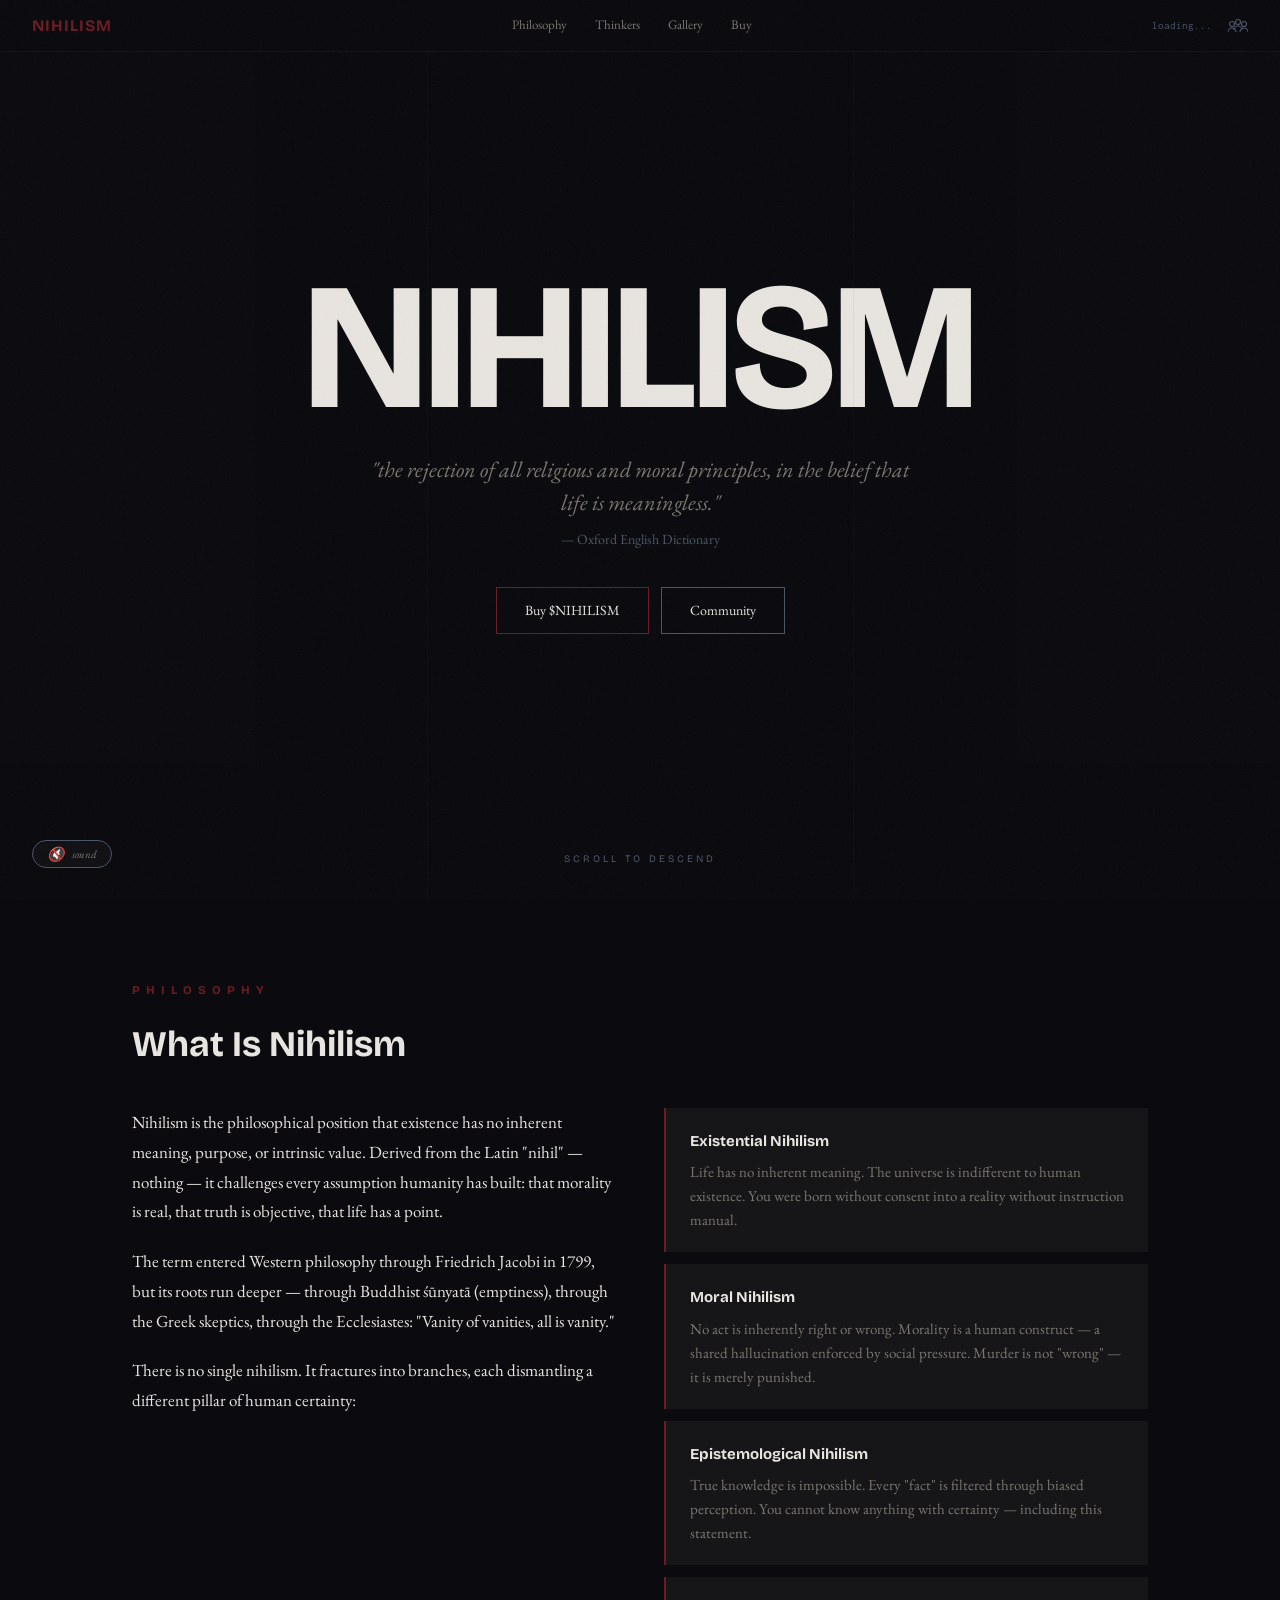
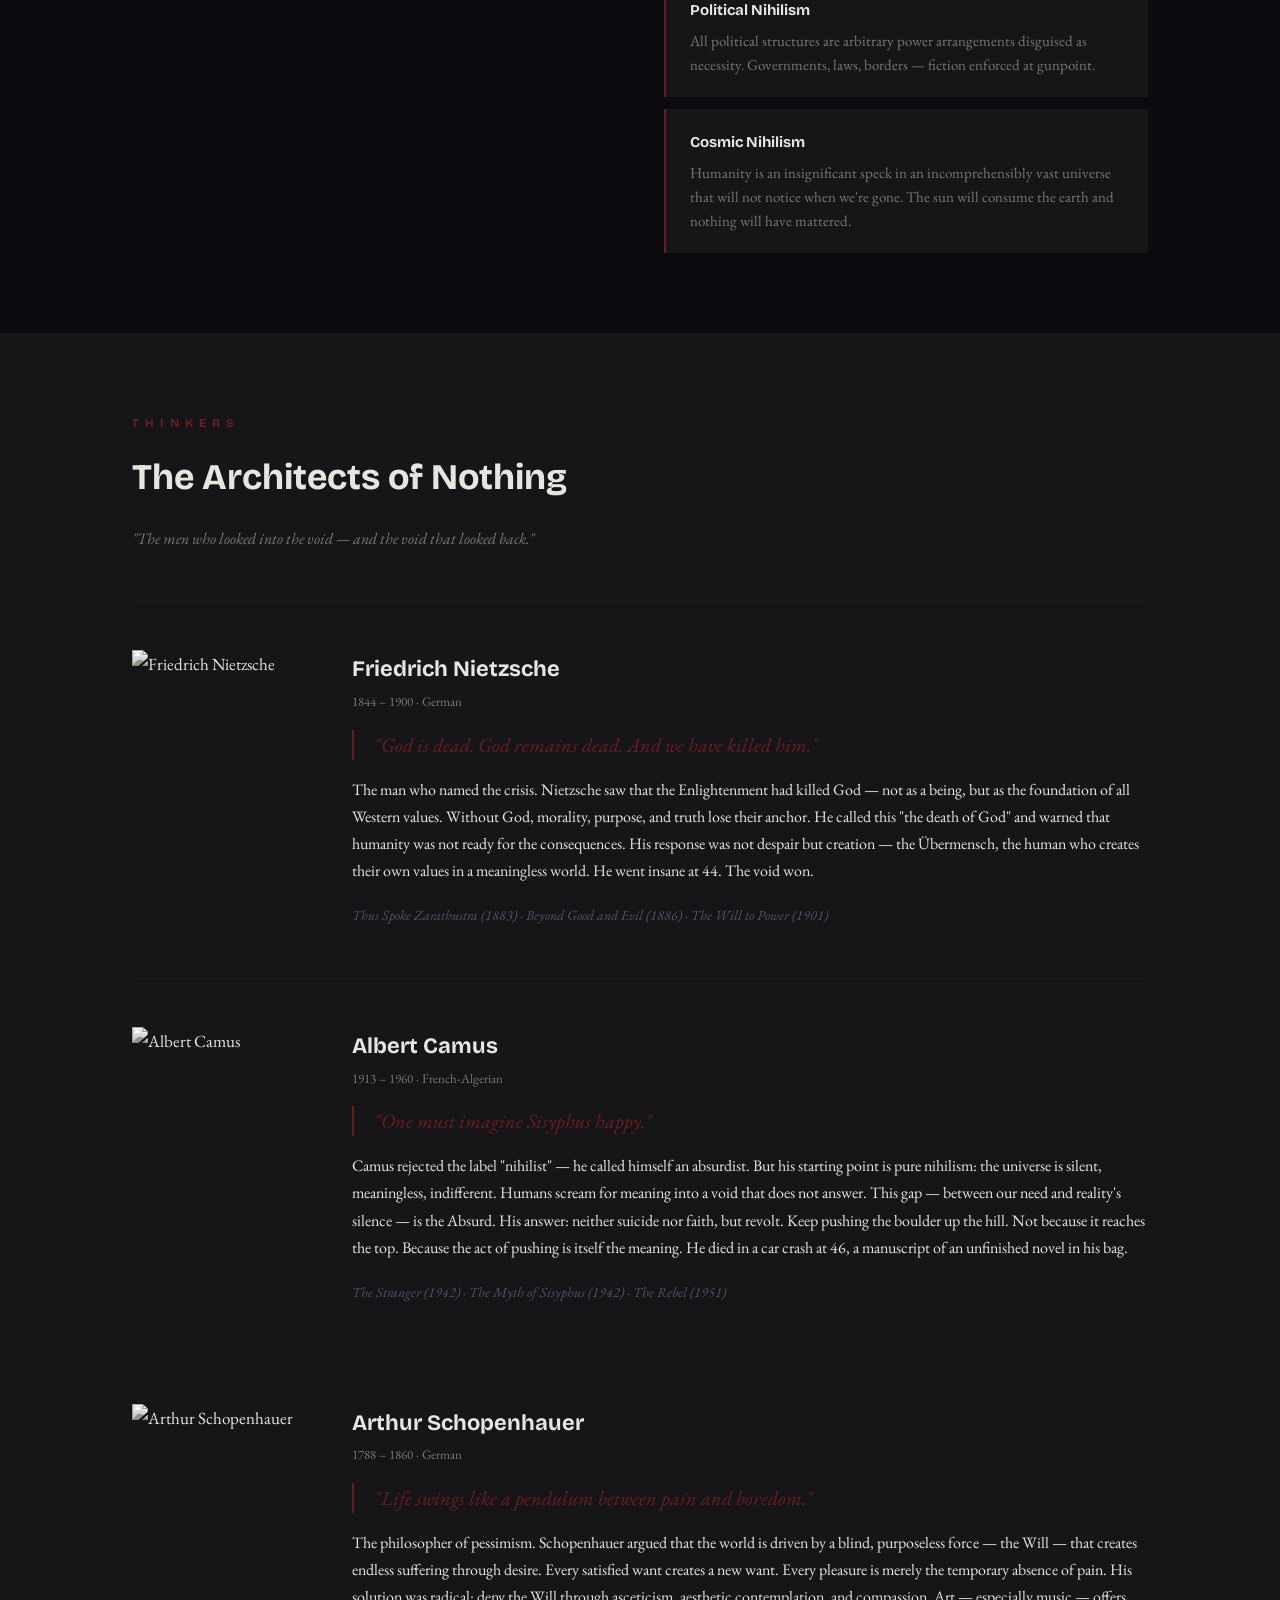
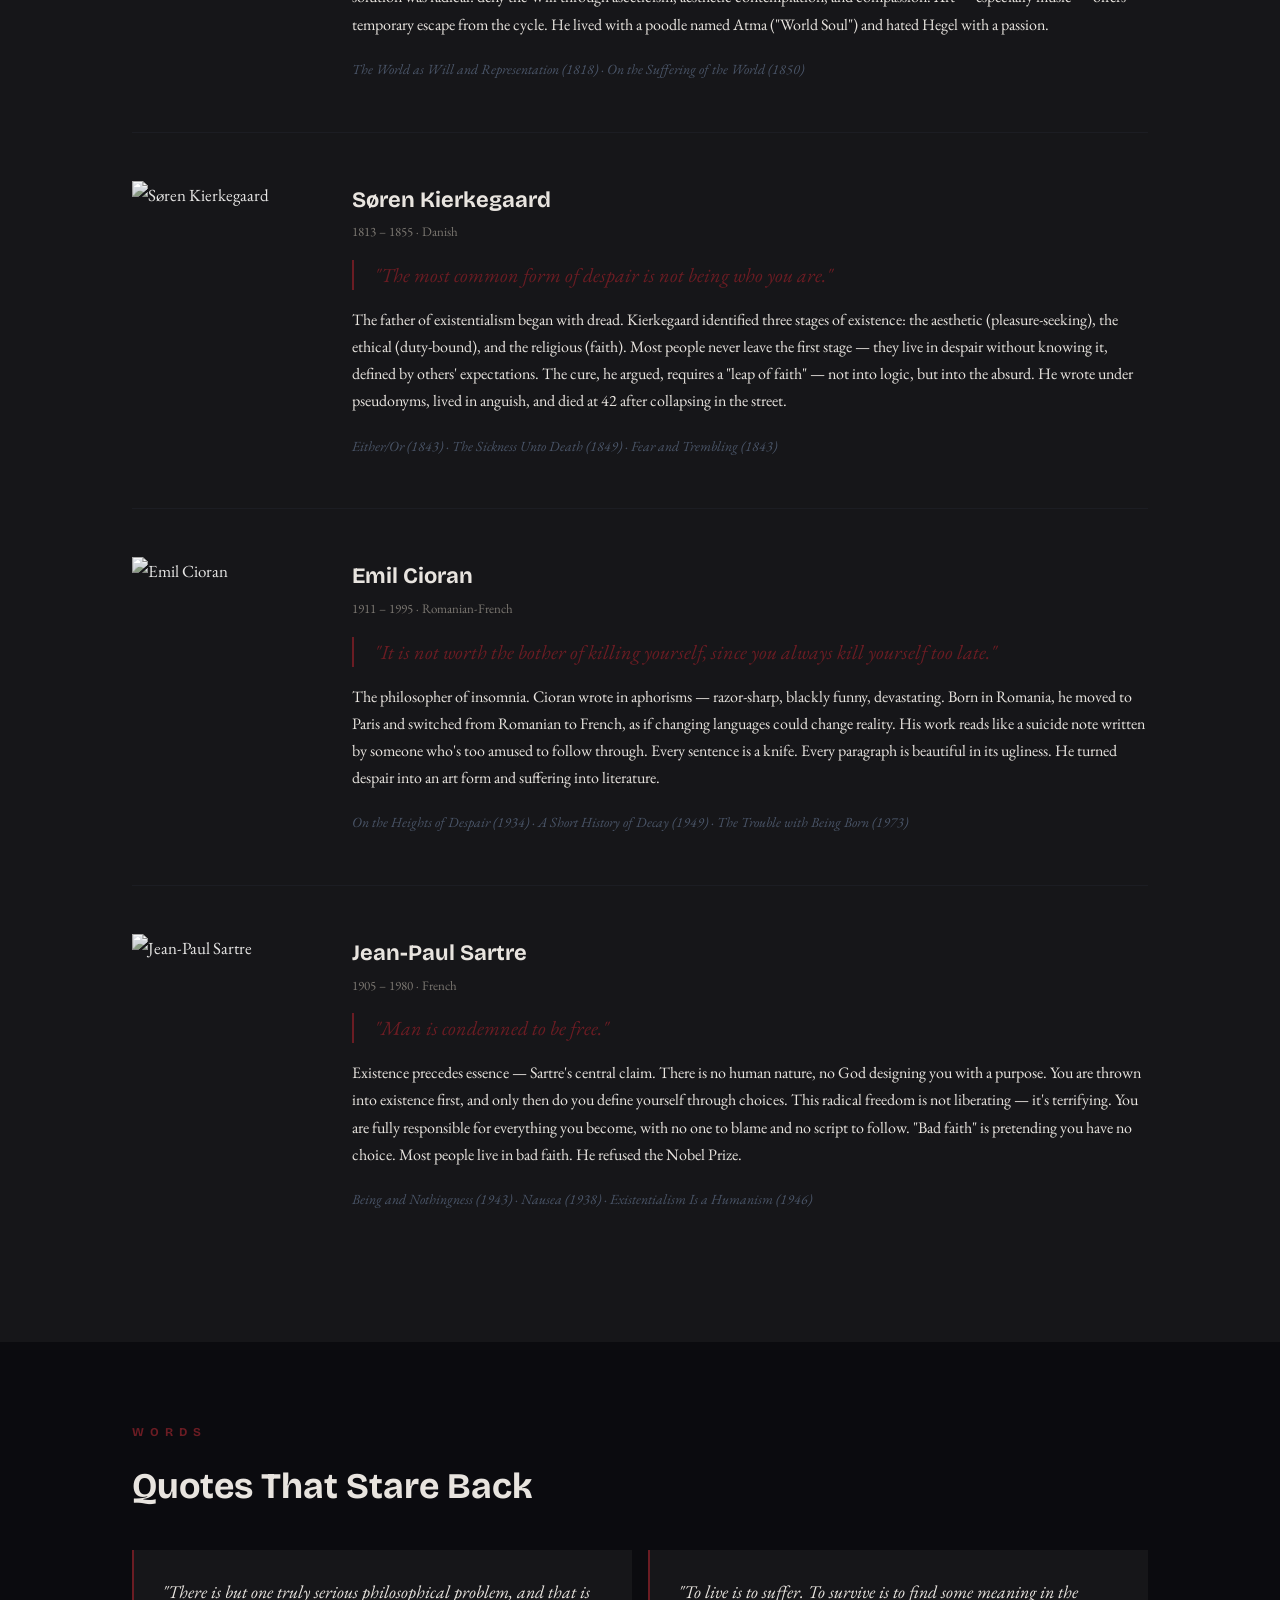
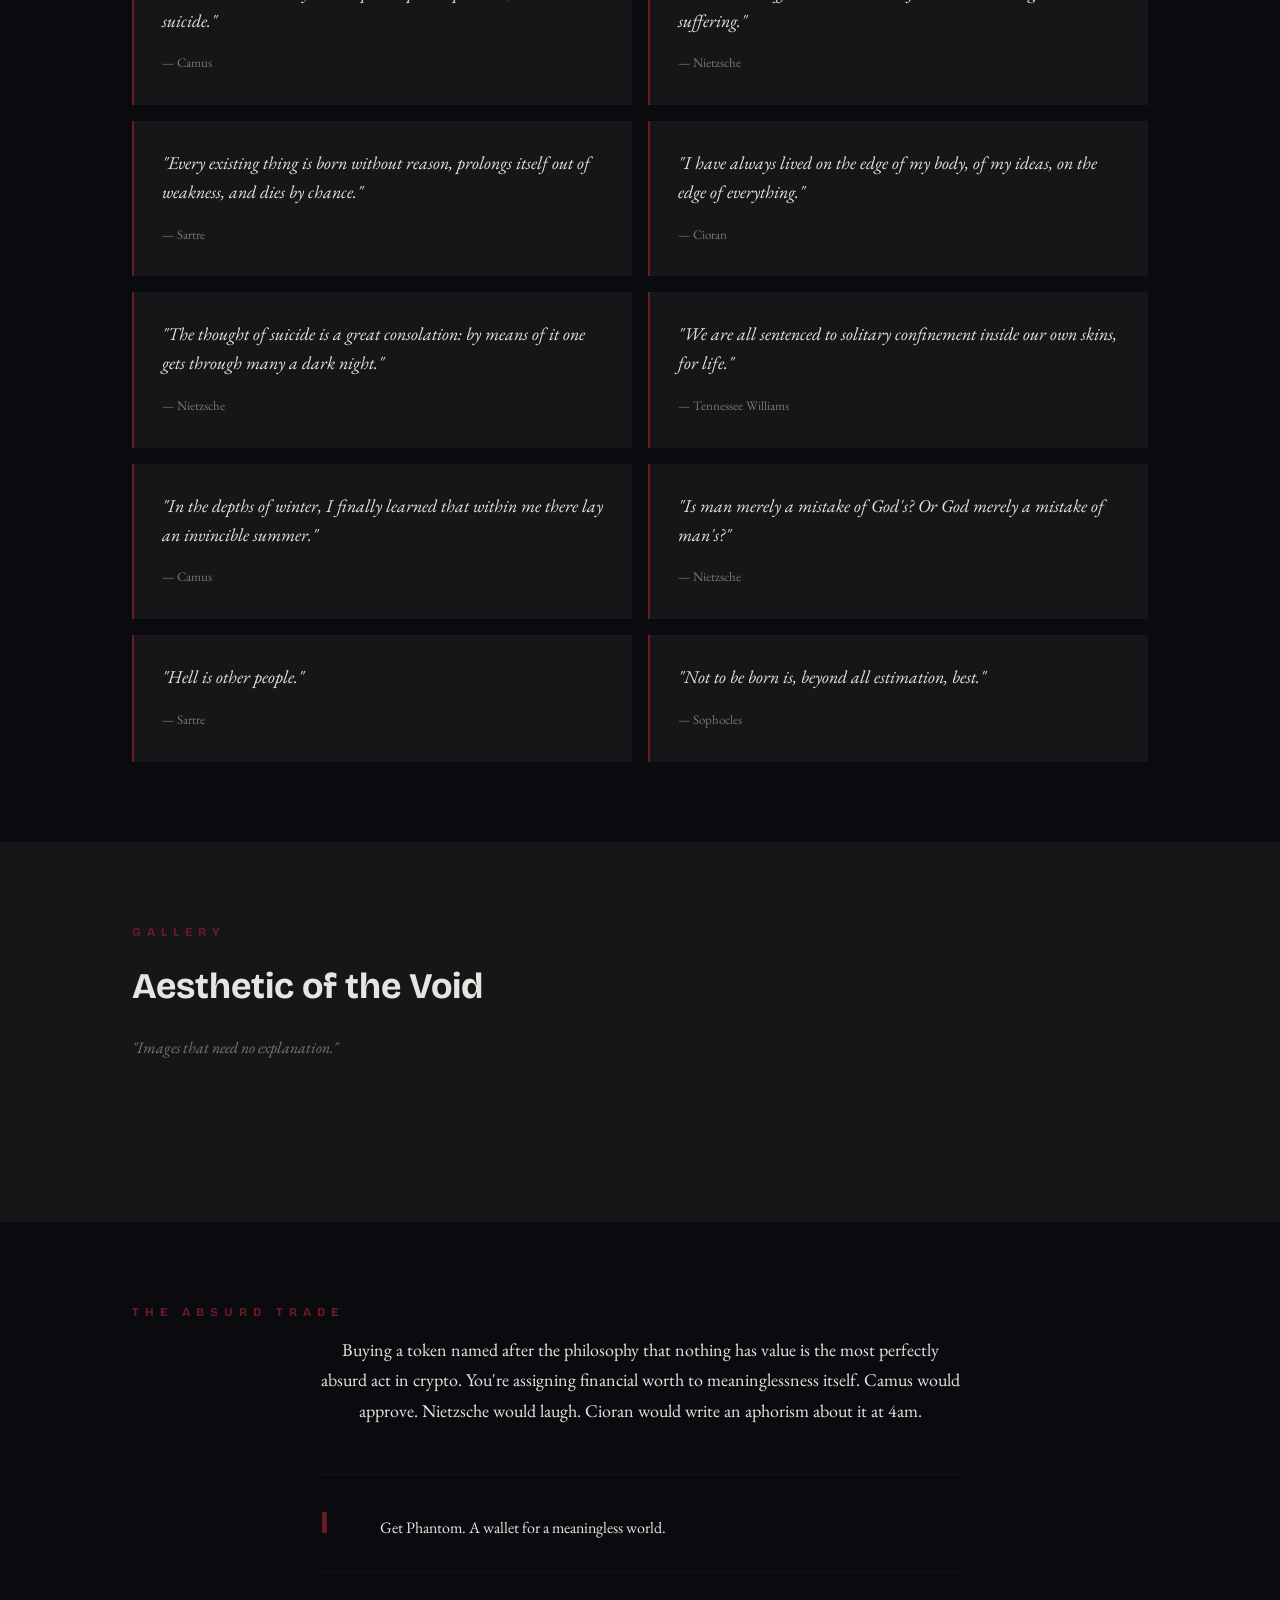
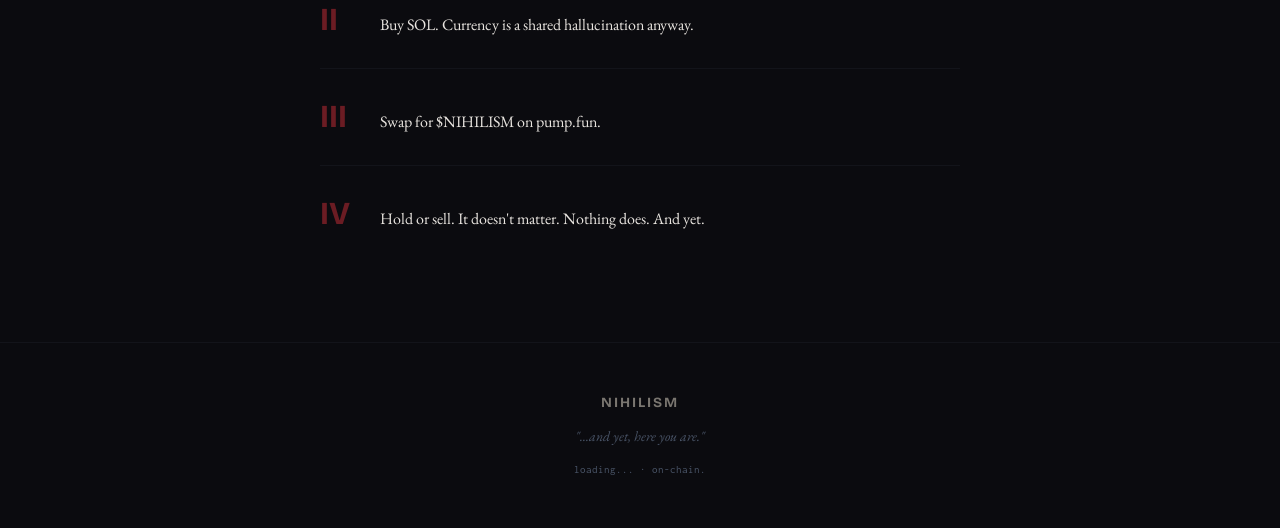
==== index.html @ a4a71ccb "Initial commit — nihilism v2 site Black encyclopedia of nihilism: content-dense dark site with philo" ====
<!DOCTYPE html>
<html lang="en">
<head>
    <meta charset="UTF-8">
    <meta name="viewport" content="width=device-width, initial-scale=1.0">
    <title>NIHILISM</title>
    <meta name="description" content="The rejection of all religious and moral principles, in the belief that life is meaningless.">
    <link rel="icon" href="/favicon.ico">
    <link rel="preconnect" href="https://fonts.googleapis.com">
    <link rel="preconnect" href="https://fonts.gstatic.com" crossorigin>
    <link href="https://fonts.googleapis.com/css2?family=Bricolage+Grotesque:wght@400;700&family=EB+Garamond:ital,wght@0,400;0,600;1,400&family=Inconsolata:wght@400&display=swap" rel="stylesheet">
    <link rel="stylesheet" href="style.css">
</head>
<body>

    <!-- Grain overlay -->
    <svg class="grain" width="100%" height="100%">
        <filter id="grain-filter">
            <feTurbulence type="fractalNoise" baseFrequency="0.65" numOctaves="3" stitchTiles="stitch"/>
        </filter>
        <rect width="100%" height="100%" filter="url(#grain-filter)"/>
    </svg>

    <!-- Vertical column lines -->
    <div class="column-line column-line--left"></div>
    <div class="column-line column-line--right"></div>

    <!-- Toast -->
    <div class="toast" id="toast">copied. not that it matters.</div>

    <!-- Nav -->
    <nav class="nav">
        <div class="nav__brand">NIHILISM</div>
        <div class="nav__links">
            <a href="#philosophy" class="nav__link">Philosophy</a>
            <a href="#thinkers" class="nav__link">Thinkers</a>
            <a href="#gallery" class="nav__link">Gallery</a>
            <a href="#buy" class="nav__link">Buy</a>
        </div>
        <div class="nav__right">
            <span class="nav__ca" id="nav-ca" title="Copy contract address">loading...</span>
            <a href="#" class="nav__community" id="nav-community" target="_blank" rel="noopener" aria-label="Community">
                <svg width="20" height="16" viewBox="0 0 20 16" fill="none" xmlns="http://www.w3.org/2000/svg">
                    <circle cx="4" cy="6" r="2.5" stroke="currentColor" stroke-width="1.2"/>
                    <circle cx="10" cy="4" r="2.5" stroke="currentColor" stroke-width="1.2"/>
                    <circle cx="16" cy="6" r="2.5" stroke="currentColor" stroke-width="1.2"/>
                    <path d="M0 14c0-2.2 1.8-4 4-4s4 1.8 4 4" stroke="currentColor" stroke-width="1.2" fill="none"/>
                    <path d="M6 12c0-2.2 1.8-4 4-4s4 1.8 4 4" stroke="currentColor" stroke-width="1.2" fill="none"/>
                    <path d="M12 14c0-2.2 1.8-4 4-4s4 1.8 4 4" stroke="currentColor" stroke-width="1.2" fill="none"/>
                </svg>
            </a>
        </div>
    </nav>

    <!-- I — HERO -->
    <section class="hero" id="hero">
        <video class="hero__video" id="hero-video" autoplay loop muted playsinline>
            <source src="static/hero.mp4" type="video/mp4">
        </video>
        <div class="hero__overlay"></div>

        <button class="sound-btn" id="sound-btn">
            <span class="sound-btn__icon">🔇</span>
            <span class="sound-btn__text">sound</span>
        </button>

        <div class="hero__content">
            <h1 class="hero__title">NIHILISM</h1>
            <p class="hero__definition">"the rejection of all religious and moral principles, in the belief that life is meaningless."</p>
            <p class="hero__source">— Oxford English Dictionary</p>
            <div class="hero__actions">
                <a href="#" class="btn btn--primary" id="btn-buy">Buy $NIHILISM</a>
                <a href="#" class="btn btn--secondary" id="btn-community" target="_blank" rel="noopener">Community</a>
            </div>
        </div>

        <div class="hero__scroll">SCROLL TO DESCEND</div>
    </section>

    <!-- II — PHILOSOPHY -->
    <section class="section section--obsidian" id="philosophy">
        <div class="section__container">
            <span class="section__label">PHILOSOPHY</span>
            <h2 class="section__title">What Is Nihilism</h2>
            <div class="philosophy">
                <div class="philosophy__text">
                    <p>Nihilism is the philosophical position that existence has no inherent meaning, purpose, or intrinsic value. Derived from the Latin "nihil" — nothing — it challenges every assumption humanity has built: that morality is real, that truth is objective, that life has a point.</p>
                    <p>The term entered Western philosophy through Friedrich Jacobi in 1799, but its roots run deeper — through Buddhist śūnyatā (emptiness), through the Greek skeptics, through the Ecclesiastes: "Vanity of vanities, all is vanity."</p>
                    <p>There is no single nihilism. It fractures into branches, each dismantling a different pillar of human certainty:</p>
                </div>
                <div class="philosophy__branches">
                    <div class="branch-card" data-reveal>
                        <h3 class="branch-card__title">Existential Nihilism</h3>
                        <p class="branch-card__text">Life has no inherent meaning. The universe is indifferent to human existence. You were born without consent into a reality without instruction manual.</p>
                    </div>
                    <div class="branch-card" data-reveal>
                        <h3 class="branch-card__title">Moral Nihilism</h3>
                        <p class="branch-card__text">No act is inherently right or wrong. Morality is a human construct — a shared hallucination enforced by social pressure. Murder is not "wrong" — it is merely punished.</p>
                    </div>
                    <div class="branch-card" data-reveal>
                        <h3 class="branch-card__title">Epistemological Nihilism</h3>
                        <p class="branch-card__text">True knowledge is impossible. Every "fact" is filtered through biased perception. You cannot know anything with certainty — including this statement.</p>
                    </div>
                    <div class="branch-card" data-reveal>
                        <h3 class="branch-card__title">Political Nihilism</h3>
                        <p class="branch-card__text">All political structures are arbitrary power arrangements disguised as necessity. Governments, laws, borders — fiction enforced at gunpoint.</p>
                    </div>
                    <div class="branch-card" data-reveal>
                        <h3 class="branch-card__title">Cosmic Nihilism</h3>
                        <p class="branch-card__text">Humanity is an insignificant speck in an incomprehensibly vast universe that will not notice when we're gone. The sun will consume the earth and nothing will have mattered.</p>
                    </div>
                </div>
            </div>
        </div>
    </section>

    <!-- III — THINKERS -->
    <section class="section section--charcoal" id="thinkers">
        <div class="section__container">
            <span class="section__label">THINKERS</span>
            <h2 class="section__title">The Architects of Nothing</h2>
            <p class="section__subtitle">"The men who looked into the void — and the void that looked back."</p>

            <div class="thinker" data-reveal>
                <div class="thinker__image-wrap">
                    <img class="thinker__image" src="static/thinkers/nietzsche.png" alt="Friedrich Nietzsche" loading="lazy">
                </div>
                <div class="thinker__content">
                    <h3 class="thinker__name">Friedrich Nietzsche</h3>
                    <span class="thinker__meta">1844 – 1900 · German</span>
                    <blockquote class="thinker__quote">"God is dead. God remains dead. And we have killed him."</blockquote>
                    <p class="thinker__bio">The man who named the crisis. Nietzsche saw that the Enlightenment had killed God — not as a being, but as the foundation of all Western values. Without God, morality, purpose, and truth lose their anchor. He called this "the death of God" and warned that humanity was not ready for the consequences. His response was not despair but creation — the Übermensch, the human who creates their own values in a meaningless world. He went insane at 44. The void won.</p>
                    <span class="thinker__works">Thus Spoke Zarathustra (1883) · Beyond Good and Evil (1886) · The Will to Power (1901)</span>
                </div>
            </div>

            <div class="thinker" data-reveal>
                <div class="thinker__image-wrap">
                    <img class="thinker__image" src="static/thinkers/camus.png" alt="Albert Camus" loading="lazy">
                </div>
                <div class="thinker__content">
                    <h3 class="thinker__name">Albert Camus</h3>
                    <span class="thinker__meta">1913 – 1960 · French-Algerian</span>
                    <blockquote class="thinker__quote">"One must imagine Sisyphus happy."</blockquote>
                    <p class="thinker__bio">Camus rejected the label "nihilist" — he called himself an absurdist. But his starting point is pure nihilism: the universe is silent, meaningless, indifferent. Humans scream for meaning into a void that does not answer. This gap — between our need and reality's silence — is the Absurd. His answer: neither suicide nor faith, but revolt. Keep pushing the boulder up the hill. Not because it reaches the top. Because the act of pushing is itself the meaning. He died in a car crash at 46, a manuscript of an unfinished novel in his bag.</p>
                    <span class="thinker__works">The Stranger (1942) · The Myth of Sisyphus (1942) · The Rebel (1951)</span>
                </div>
            </div>

            <div class="thinker" data-reveal>
                <div class="thinker__image-wrap">
                    <img class="thinker__image" src="static/thinkers/schopenhauer.png" alt="Arthur Schopenhauer" loading="lazy">
                </div>
                <div class="thinker__content">
                    <h3 class="thinker__name">Arthur Schopenhauer</h3>
                    <span class="thinker__meta">1788 – 1860 · German</span>
                    <blockquote class="thinker__quote">"Life swings like a pendulum between pain and boredom."</blockquote>
                    <p class="thinker__bio">The philosopher of pessimism. Schopenhauer argued that the world is driven by a blind, purposeless force — the Will — that creates endless suffering through desire. Every satisfied want creates a new want. Every pleasure is merely the temporary absence of pain. His solution was radical: deny the Will through asceticism, aesthetic contemplation, and compassion. Art — especially music — offers temporary escape from the cycle. He lived with a poodle named Atma ("World Soul") and hated Hegel with a passion.</p>
                    <span class="thinker__works">The World as Will and Representation (1818) · On the Suffering of the World (1850)</span>
                </div>
            </div>

            <div class="thinker" data-reveal>
                <div class="thinker__image-wrap">
                    <img class="thinker__image" src="static/thinkers/kierkegaard.png" alt="Søren Kierkegaard" loading="lazy">
                </div>
                <div class="thinker__content">
                    <h3 class="thinker__name">Søren Kierkegaard</h3>
                    <span class="thinker__meta">1813 – 1855 · Danish</span>
                    <blockquote class="thinker__quote">"The most common form of despair is not being who you are."</blockquote>
                    <p class="thinker__bio">The father of existentialism began with dread. Kierkegaard identified three stages of existence: the aesthetic (pleasure-seeking), the ethical (duty-bound), and the religious (faith). Most people never leave the first stage — they live in despair without knowing it, defined by others' expectations. The cure, he argued, requires a "leap of faith" — not into logic, but into the absurd. He wrote under pseudonyms, lived in anguish, and died at 42 after collapsing in the street.</p>
                    <span class="thinker__works">Either/Or (1843) · The Sickness Unto Death (1849) · Fear and Trembling (1843)</span>
                </div>
            </div>

            <div class="thinker" data-reveal>
                <div class="thinker__image-wrap">
                    <img class="thinker__image" src="static/thinkers/cioran.png" alt="Emil Cioran" loading="lazy">
                </div>
                <div class="thinker__content">
                    <h3 class="thinker__name">Emil Cioran</h3>
                    <span class="thinker__meta">1911 – 1995 · Romanian-French</span>
                    <blockquote class="thinker__quote">"It is not worth the bother of killing yourself, since you always kill yourself too late."</blockquote>
                    <p class="thinker__bio">The philosopher of insomnia. Cioran wrote in aphorisms — razor-sharp, blackly funny, devastating. Born in Romania, he moved to Paris and switched from Romanian to French, as if changing languages could change reality. His work reads like a suicide note written by someone who's too amused to follow through. Every sentence is a knife. Every paragraph is beautiful in its ugliness. He turned despair into an art form and suffering into literature.</p>
                    <span class="thinker__works">On the Heights of Despair (1934) · A Short History of Decay (1949) · The Trouble with Being Born (1973)</span>
                </div>
            </div>

            <div class="thinker" data-reveal>
                <div class="thinker__image-wrap">
                    <img class="thinker__image" src="static/thinkers/sartre.png" alt="Jean-Paul Sartre" loading="lazy">
                </div>
                <div class="thinker__content">
                    <h3 class="thinker__name">Jean-Paul Sartre</h3>
                    <span class="thinker__meta">1905 – 1980 · French</span>
                    <blockquote class="thinker__quote">"Man is condemned to be free."</blockquote>
                    <p class="thinker__bio">Existence precedes essence — Sartre's central claim. There is no human nature, no God designing you with a purpose. You are thrown into existence first, and only then do you define yourself through choices. This radical freedom is not liberating — it's terrifying. You are fully responsible for everything you become, with no one to blame and no script to follow. "Bad faith" is pretending you have no choice. Most people live in bad faith. He refused the Nobel Prize.</p>
                    <span class="thinker__works">Being and Nothingness (1943) · Nausea (1938) · Existentialism Is a Humanism (1946)</span>
                </div>
            </div>

        </div>
    </section>

    <!-- IV — QUOTES -->
    <section class="section section--obsidian" id="quotes">
        <div class="section__container">
            <span class="section__label">WORDS</span>
            <h2 class="section__title">Quotes That Stare Back</h2>
            <div class="quotes-grid">
                <div class="quote-card" data-reveal>
                    <p class="quote-card__text">"There is but one truly serious philosophical problem, and that is suicide."</p>
                    <span class="quote-card__author">— Camus</span>
                </div>
                <div class="quote-card" data-reveal>
                    <p class="quote-card__text">"To live is to suffer. To survive is to find some meaning in the suffering."</p>
                    <span class="quote-card__author">— Nietzsche</span>
                </div>
                <div class="quote-card" data-reveal>
                    <p class="quote-card__text">"Every existing thing is born without reason, prolongs itself out of weakness, and dies by chance."</p>
                    <span class="quote-card__author">— Sartre</span>
                </div>
                <div class="quote-card" data-reveal>
                    <p class="quote-card__text">"I have always lived on the edge of my body, of my ideas, on the edge of everything."</p>
                    <span class="quote-card__author">— Cioran</span>
                </div>
                <div class="quote-card" data-reveal>
                    <p class="quote-card__text">"The thought of suicide is a great consolation: by means of it one gets through many a dark night."</p>
                    <span class="quote-card__author">— Nietzsche</span>
                </div>
                <div class="quote-card" data-reveal>
                    <p class="quote-card__text">"We are all sentenced to solitary confinement inside our own skins, for life."</p>
                    <span class="quote-card__author">— Tennessee Williams</span>
                </div>
                <div class="quote-card" data-reveal>
                    <p class="quote-card__text">"In the depths of winter, I finally learned that within me there lay an invincible summer."</p>
                    <span class="quote-card__author">— Camus</span>
                </div>
                <div class="quote-card" data-reveal>
                    <p class="quote-card__text">"Is man merely a mistake of God's? Or God merely a mistake of man's?"</p>
                    <span class="quote-card__author">— Nietzsche</span>
                </div>
                <div class="quote-card" data-reveal>
                    <p class="quote-card__text">"Hell is other people."</p>
                    <span class="quote-card__author">— Sartre</span>
                </div>
                <div class="quote-card" data-reveal>
                    <p class="quote-card__text">"Not to be born is, beyond all estimation, best."</p>
                    <span class="quote-card__author">— Sophocles</span>
                </div>
            </div>
        </div>
    </section>

    <!-- V — GALLERY -->
    <section class="section section--charcoal" id="gallery">
        <div class="section__container">
            <span class="section__label">GALLERY</span>
            <h2 class="section__title">Aesthetic of the Void</h2>
            <p class="section__subtitle">"Images that need no explanation."</p>
            <div class="gallery-grid">
                <img class="gallery-img" src="static/gallery/1.png" alt="" loading="lazy" data-reveal>
                <img class="gallery-img" src="static/gallery/2.png" alt="" loading="lazy" data-reveal>
                <img class="gallery-img" src="static/gallery/3.png" alt="" loading="lazy" data-reveal>
                <img class="gallery-img" src="static/gallery/4.png" alt="" loading="lazy" data-reveal>
                <img class="gallery-img" src="static/gallery/5.png" alt="" loading="lazy" data-reveal>
                <img class="gallery-img" src="static/gallery/6.png" alt="" loading="lazy" data-reveal>
                <img class="gallery-img" src="static/gallery/7.png" alt="" loading="lazy" data-reveal>
                <img class="gallery-img" src="static/gallery/8.png" alt="" loading="lazy" data-reveal>
                <img class="gallery-img" src="static/gallery/9.png" alt="" loading="lazy" data-reveal>
                <img class="gallery-img" src="static/gallery/10.png" alt="" loading="lazy" data-reveal>
                <img class="gallery-img" src="static/gallery/11.png" alt="" loading="lazy" data-reveal>
                <img class="gallery-img" src="static/gallery/12.png" alt="" loading="lazy" data-reveal>
                <img class="gallery-img" src="static/gallery/13.png" alt="" loading="lazy" data-reveal>
                <img class="gallery-img" src="static/gallery/14.png" alt="" loading="lazy" data-reveal>
                <img class="gallery-img" src="static/gallery/15.png" alt="" loading="lazy" data-reveal>
                <img class="gallery-img" src="static/gallery/16.png" alt="" loading="lazy" data-reveal>
            </div>
        </div>
    </section>

    <!-- VI — BUY -->
    <section class="section section--obsidian" id="buy">
        <div class="section__container">
            <span class="section__label">THE ABSURD TRADE</span>
            <p class="buy__intro">Buying a token named after the philosophy that nothing has value is the most perfectly absurd act in crypto. You're assigning financial worth to meaninglessness itself. Camus would approve. Nietzsche would laugh. Cioran would write an aphorism about it at 4am.</p>
            <div class="buy-steps">
                <div class="buy-step" data-reveal>
                    <span class="buy-step__num">I</span>
                    <p class="buy-step__text">Get Phantom. A wallet for a meaningless world.</p>
                </div>
                <div class="buy-step" data-reveal>
                    <span class="buy-step__num">II</span>
                    <p class="buy-step__text">Buy SOL. Currency is a shared hallucination anyway.</p>
                </div>
                <div class="buy-step" data-reveal>
                    <span class="buy-step__num">III</span>
                    <p class="buy-step__text">Swap for $NIHILISM on pump.fun.</p>
                </div>
                <div class="buy-step" data-reveal>
                    <span class="buy-step__num">IV</span>
                    <p class="buy-step__text">Hold or sell. It doesn't matter. Nothing does. And yet.</p>
                </div>
            </div>
        </div>
    </section>

    <!-- VII — FOOTER -->
    <footer class="footer">
        <div class="footer__brand">NIHILISM</div>
        <p class="footer__quote">"...and yet, here you are."</p>
        <p class="footer__ca"><span class="footer__ca-text" id="footer-ca">loading...</span> · on-chain.</p>
    </footer>

    <script src="script.js"></script>
</body>
</html>
---- style.css ----
/* ===== RESET & BASE ===== */
*, *::before, *::after { margin: 0; padding: 0; box-sizing: border-box; }

:root {
    --obsidian: #0B0B0F;
    --charcoal: #161619;
    --marble: #E8E4DF;
    --blood: #6B1C23;
    --steel: #4A5568;
    --ash: #7A7670;
    --font-display: 'Bricolage Grotesque', sans-serif;
    --font-body: 'EB Garamond', serif;
    --font-mono: 'Inconsolata', monospace;
}

html {
    scroll-behavior: smooth;
    background: var(--obsidian);
    color: var(--marble);
}

body {
    font-family: var(--font-body);
    font-size: 17px;
    line-height: 1.75;
    background: var(--obsidian);
    overflow-x: hidden;
    -webkit-font-smoothing: antialiased;
}

::selection {
    background: var(--blood);
    color: var(--marble);
}

img { display: block; max-width: 100%; }
a { color: inherit; text-decoration: none; }

/* ===== GRAIN OVERLAY ===== */
.grain {
    position: fixed;
    top: 0; left: 0;
    width: 100%; height: 100%;
    pointer-events: none;
    z-index: 9999;
    opacity: 0.03;
}

/* ===== VERTICAL COLUMN LINES ===== */
.column-line {
    position: fixed;
    top: 0;
    width: 1px;
    height: 100vh;
    background: rgba(74, 85, 104, 0.06);
    z-index: 100;
    pointer-events: none;
}
.column-line--left { left: 33.333%; }
.column-line--right { left: 66.666%; }

/* ===== TOAST ===== */
.toast {
    position: fixed;
    bottom: 32px;
    left: 50%;
    transform: translateX(-50%) translateY(20px);
    font-family: var(--font-body);
    font-style: italic;
    font-size: 13px;
    color: var(--ash);
    background: var(--charcoal);
    border: 1px solid rgba(74, 85, 104, 0.2);
    padding: 10px 24px;
    z-index: 10000;
    opacity: 0;
    pointer-events: none;
    transition: opacity 0.4s, transform 0.4s;
}
.toast.visible {
    opacity: 1;
    transform: translateX(-50%) translateY(0);
}

/* ===== NAV ===== */
.nav {
    position: fixed;
    top: 0; left: 0; right: 0;
    z-index: 1000;
    display: flex;
    align-items: center;
    justify-content: space-between;
    padding: 0 32px;
    height: 52px;
    background: rgba(11, 11, 15, 0.92);
    backdrop-filter: blur(10px);
    -webkit-backdrop-filter: blur(10px);
    border-bottom: 1px solid rgba(74, 85, 104, 0.12);
}

.nav__brand {
    font-family: var(--font-display);
    font-weight: 700;
    font-size: 16px;
    color: var(--blood);
    letter-spacing: 1px;
}

.nav__links {
    display: flex;
    gap: 28px;
}

.nav__link {
    font-family: var(--font-body);
    font-size: 13px;
    color: var(--ash);
    transition: color 0.3s;
}
.nav__link:hover { color: var(--marble); }

.nav__right {
    display: flex;
    align-items: center;
    gap: 16px;
}

.nav__ca {
    font-family: var(--font-mono);
    font-size: 11px;
    color: var(--steel);
    cursor: pointer;
    transition: color 0.3s;
    max-width: 120px;
    overflow: hidden;
    text-overflow: ellipsis;
    white-space: nowrap;
}
.nav__ca:hover { color: var(--marble); }

.nav__community {
    color: var(--steel);
    transition: color 0.3s;
    display: flex;
    align-items: center;
}
.nav__community:hover { color: var(--marble); }

/* ===== HERO ===== */
.hero {
    position: relative;
    height: 100vh;
    display: flex;
    align-items: center;
    justify-content: center;
    text-align: center;
    overflow: hidden;
}

.hero__video {
    position: absolute;
    top: 0; left: 0;
    width: 100%; height: 100%;
    object-fit: cover;
    z-index: 0;
}

.hero__overlay {
    position: absolute;
    top: 0; left: 0;
    width: 100%; height: 100%;
    background: rgba(11, 11, 15, 0.7);
    z-index: 1;
}

.hero__content {
    position: relative;
    z-index: 2;
    max-width: 800px;
    padding: 0 24px;
}

.hero__title {
    font-family: var(--font-display);
    font-weight: 700;
    font-size: clamp(80px, 15vw, 180px);
    color: var(--marble);
    letter-spacing: -3px;
    line-height: 0.9;
    margin-bottom: 24px;
}

.hero__definition {
    font-family: var(--font-body);
    font-style: italic;
    font-size: 22px;
    color: var(--ash);
    max-width: 560px;
    margin: 0 auto 8px;
    line-height: 1.5;
}

.hero__source {
    font-family: var(--font-body);
    font-size: 14px;
    color: var(--steel);
    margin-bottom: 36px;
}

.hero__actions {
    display: flex;
    gap: 12px;
    justify-content: center;
    flex-wrap: wrap;
}

.hero__scroll {
    position: absolute;
    bottom: 32px;
    left: 50%;
    transform: translateX(-50%);
    font-family: var(--font-display);
    font-size: 10px;
    color: var(--steel);
    letter-spacing: 3px;
    z-index: 2;
    animation: pulse-down 3s ease-in-out infinite;
}

@keyframes pulse-down {
    0%, 100% { transform: translateX(-50%) translateY(0); opacity: 0.6; }
    50% { transform: translateX(-50%) translateY(6px); opacity: 1; }
}

/* ===== BUTTONS ===== */
.btn {
    font-family: var(--font-body);
    font-size: 14px;
    padding: 10px 28px;
    border: 1px solid var(--steel);
    background: transparent;
    color: var(--marble);
    cursor: pointer;
    transition: background 0.3s, border-color 0.3s;
    display: inline-block;
}
.btn--primary {
    border-color: var(--blood);
}
.btn--primary:hover {
    background: rgba(107, 28, 35, 0.15);
}
.btn--secondary:hover {
    background: rgba(74, 85, 104, 0.1);
}

/* ===== SOUND BUTTON ===== */
.sound-btn {
    position: absolute;
    bottom: 32px;
    left: 32px;
    z-index: 2;
    display: flex;
    align-items: center;
    gap: 8px;
    padding: 6px 14px;
    border: 1px solid var(--steel);
    border-radius: 999px;
    background: rgba(22, 22, 25, 0.6);
    backdrop-filter: blur(8px);
    -webkit-backdrop-filter: blur(8px);
    cursor: pointer;
    color: var(--ash);
    font-family: var(--font-body);
    font-style: italic;
    font-size: 11px;
    transition: border-color 0.3s;
}
.sound-btn:hover { border-color: var(--marble); }
.sound-btn__icon { font-size: 14px; line-height: 1; }

/* ===== SECTIONS ===== */
.section {
    padding: 80px 0;
}
.section--obsidian { background: var(--obsidian); }
.section--charcoal { background: var(--charcoal); }

.section__container {
    max-width: 1080px;
    margin: 0 auto;
    padding: 0 32px;
}

.section__label {
    font-family: var(--font-display);
    font-size: 12px;
    font-weight: 700;
    color: var(--blood);
    letter-spacing: 6px;
    text-transform: uppercase;
    display: block;
    margin-bottom: 12px;
}

.section__title {
    font-family: var(--font-display);
    font-weight: 700;
    font-size: 36px;
    color: var(--marble);
    margin-bottom: 16px;
}

.section__subtitle {
    font-family: var(--font-body);
    font-style: italic;
    font-size: 16px;
    color: var(--ash);
    max-width: 680px;
    margin-bottom: 48px;
}

/* ===== PHILOSOPHY ===== */
.philosophy {
    display: grid;
    grid-template-columns: 1fr 1fr;
    gap: 48px;
    margin-top: 32px;
}

.philosophy__text {
    font-size: 17px;
    line-height: 1.75;
    color: var(--marble);
}
.philosophy__text p { margin-bottom: 20px; }

.philosophy__branches {
    display: flex;
    flex-direction: column;
    gap: 12px;
}

.branch-card {
    background: var(--charcoal);
    border-left: 2px solid var(--blood);
    padding: 20px 24px;
}

.branch-card__title {
    font-family: var(--font-display);
    font-weight: 700;
    font-size: 15px;
    color: var(--marble);
    margin-bottom: 6px;
}

.branch-card__text {
    font-size: 15px;
    line-height: 1.6;
    color: var(--ash);
}

/* ===== THINKERS ===== */
.thinker {
    display: flex;
    gap: 40px;
    padding: 48px 0;
    border-top: 1px solid rgba(74, 85, 104, 0.12);
}

.thinker__image-wrap {
    flex-shrink: 0;
    width: 180px;
    height: 240px;
    overflow: hidden;
}

.thinker__image {
    width: 100%;
    height: 100%;
    object-fit: cover;
    filter: grayscale(0.8);
    transition: filter 0.6s;
}
.thinker:hover .thinker__image { filter: grayscale(0); }

.thinker__content {
    flex: 1;
    min-width: 0;
}

.thinker__name {
    font-family: var(--font-display);
    font-weight: 700;
    font-size: 22px;
    color: var(--marble);
    margin-bottom: 2px;
}

.thinker__meta {
    font-family: var(--font-body);
    font-size: 13px;
    color: var(--ash);
    display: block;
    margin-bottom: 16px;
}

.thinker__quote {
    font-family: var(--font-body);
    font-style: italic;
    font-size: 20px;
    color: var(--blood);
    border-left: 2px solid var(--blood);
    padding-left: 20px;
    margin-bottom: 16px;
    line-height: 1.5;
}

.thinker__bio {
    font-size: 16px;
    line-height: 1.7;
    color: var(--marble);
    margin-bottom: 16px;
}

.thinker__works {
    font-family: var(--font-body);
    font-style: italic;
    font-size: 14px;
    color: var(--steel);
}

/* ===== QUOTES GRID ===== */
.quotes-grid {
    display: grid;
    grid-template-columns: 1fr 1fr;
    gap: 16px;
    margin-top: 32px;
}

.quote-card {
    background: var(--charcoal);
    padding: 28px;
    border-left: 2px solid var(--blood);
}

.quote-card__text {
    font-family: var(--font-body);
    font-style: italic;
    font-size: 18px;
    color: var(--marble);
    line-height: 1.6;
    margin-bottom: 12px;
}

.quote-card__author {
    font-family: var(--font-body);
    font-size: 13px;
    color: var(--ash);
}

/* ===== GALLERY ===== */
.gallery-grid {
    columns: 3;
    column-gap: 6px;
    margin-top: 32px;
}

.gallery-img {
    width: 100%;
    margin-bottom: 6px;
    object-fit: cover;
    filter: grayscale(0.7) brightness(0.9);
    transition: filter 0.5s;
    break-inside: avoid;
}
.gallery-img:hover {
    filter: grayscale(0) brightness(1);
}

/* ===== BUY ===== */
.buy__intro {
    font-family: var(--font-body);
    font-size: 18px;
    color: var(--marble);
    max-width: 640px;
    margin: 0 auto 48px;
    text-align: center;
    line-height: 1.7;
}

.buy-steps {
    max-width: 640px;
    margin: 0 auto;
}

.buy-step {
    display: flex;
    align-items: baseline;
    gap: 20px;
    padding: 20px 0;
    border-top: 1px solid rgba(74, 85, 104, 0.12);
}

.buy-step__num {
    font-family: var(--font-display);
    font-weight: 700;
    font-size: 32px;
    color: var(--blood);
    flex-shrink: 0;
    width: 40px;
}

.buy-step__text {
    font-family: var(--font-body);
    font-size: 16px;
    color: var(--marble);
    line-height: 1.6;
}

/* ===== FOOTER ===== */
.footer {
    border-top: 1px solid rgba(74, 85, 104, 0.12);
    padding: 48px 0;
    background: var(--obsidian);
    text-align: center;
}

.footer__brand {
    font-family: var(--font-display);
    font-weight: 700;
    font-size: 14px;
    color: var(--ash);
    letter-spacing: 2px;
    margin-bottom: 8px;
}

.footer__quote {
    font-family: var(--font-body);
    font-style: italic;
    font-size: 14px;
    color: var(--steel);
    margin-bottom: 12px;
}

.footer__ca {
    font-family: var(--font-mono);
    font-size: 11px;
    color: var(--steel);
}

.footer__ca-text {
    cursor: pointer;
    transition: color 0.3s;
}
.footer__ca-text:hover { color: var(--marble); }

/* ===== SCROLL REVEAL ===== */
[data-reveal] {
    opacity: 0;
    transform: translateY(16px);
    transition: opacity 0.6s ease, transform 0.6s ease;
}
[data-reveal].visible {
    opacity: 1;
    transform: translateY(0);
}

/* ===== RESPONSIVE ===== */
@media (max-width: 768px) {
    .nav { padding: 0 16px; }
    .nav__links { display: none; }
    .nav__ca { max-width: 80px; }

    .section__container { padding: 0 20px; }
    .section__title { font-size: 28px; }

    .hero__definition { font-size: 16px; }
    .hero__title { letter-spacing: -1px; }

    .philosophy {
        grid-template-columns: 1fr;
        gap: 32px;
    }

    .thinker {
        flex-direction: column;
        gap: 20px;
    }
    .thinker__image-wrap {
        width: 100%;
        height: 200px;
    }

    .quotes-grid {
        grid-template-columns: 1fr;
    }

    .gallery-grid {
        columns: 2;
    }

    .column-line { display: none; }
}

@media (max-width: 480px) {
    .hero__actions { flex-direction: column; align-items: center; }
    .btn { width: 200px; text-align: center; }
    .section { padding: 60px 0; }
    .gallery-grid { columns: 2; }
}
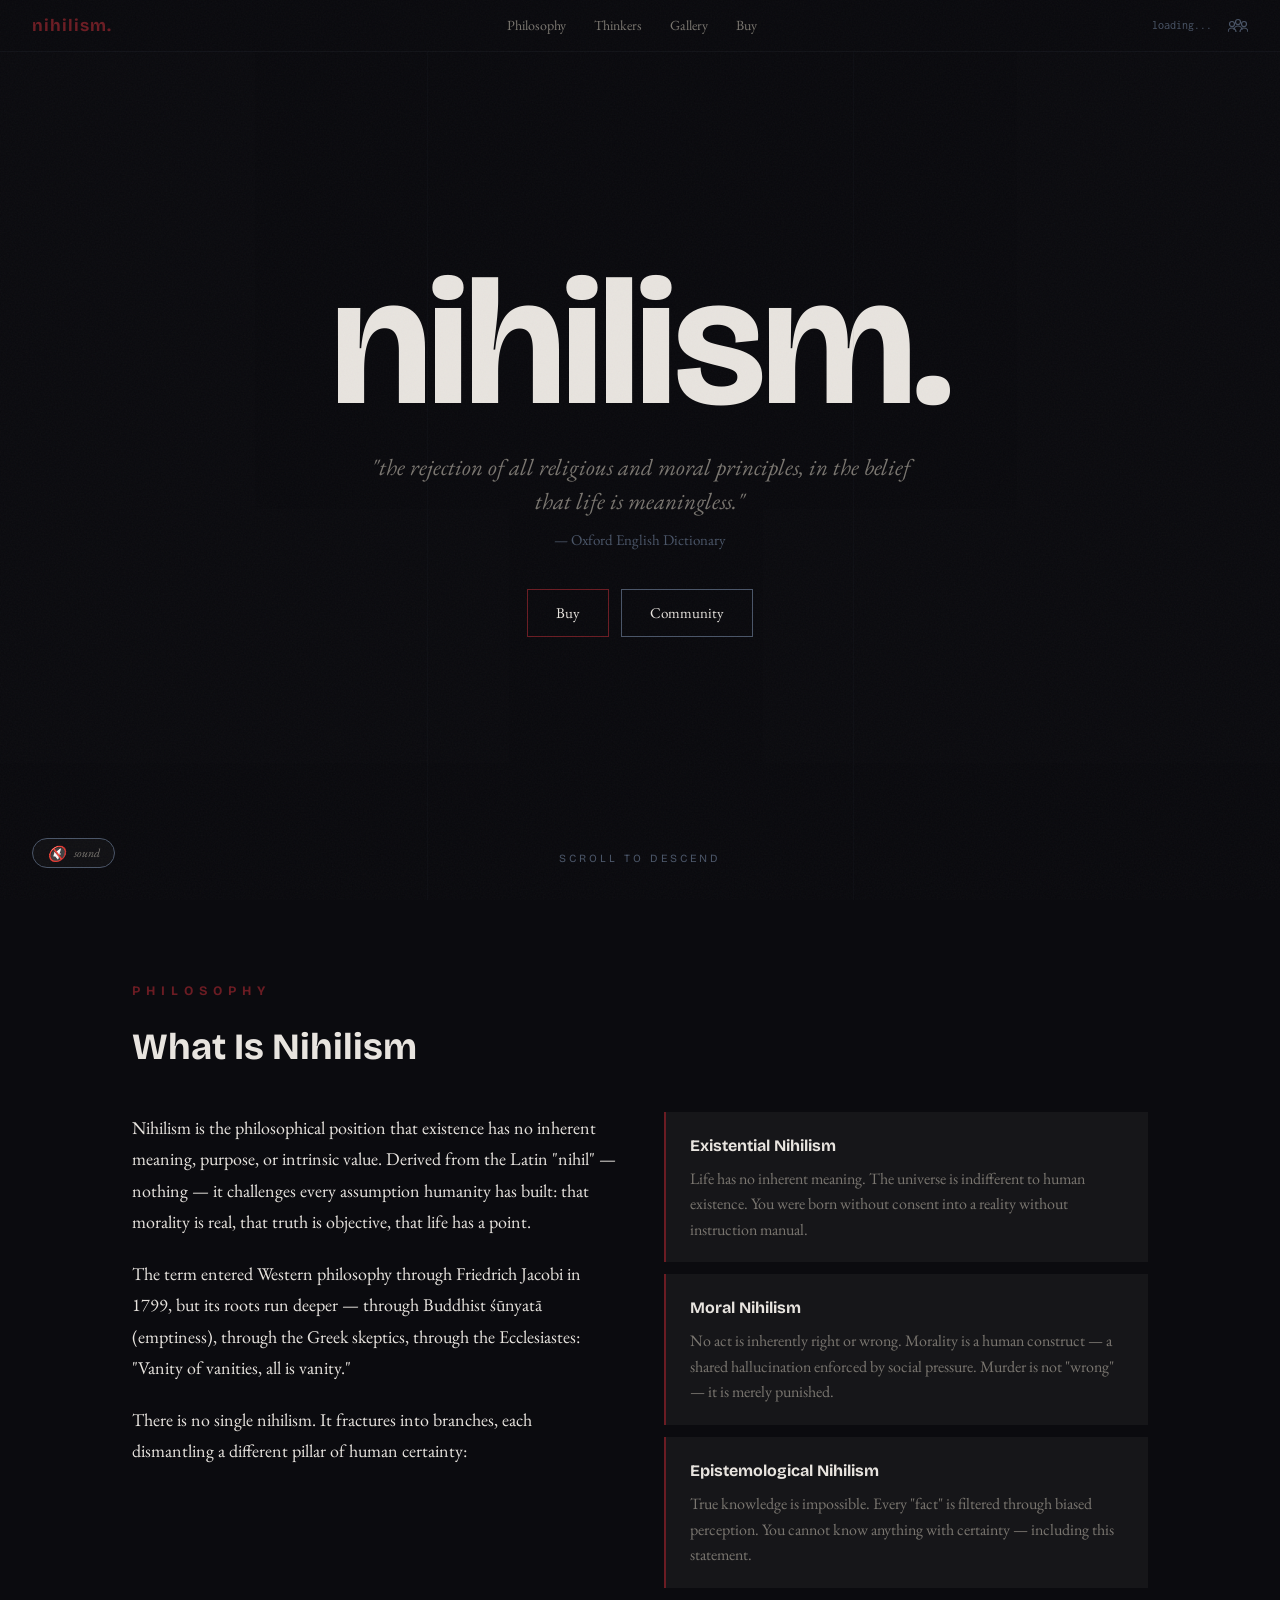
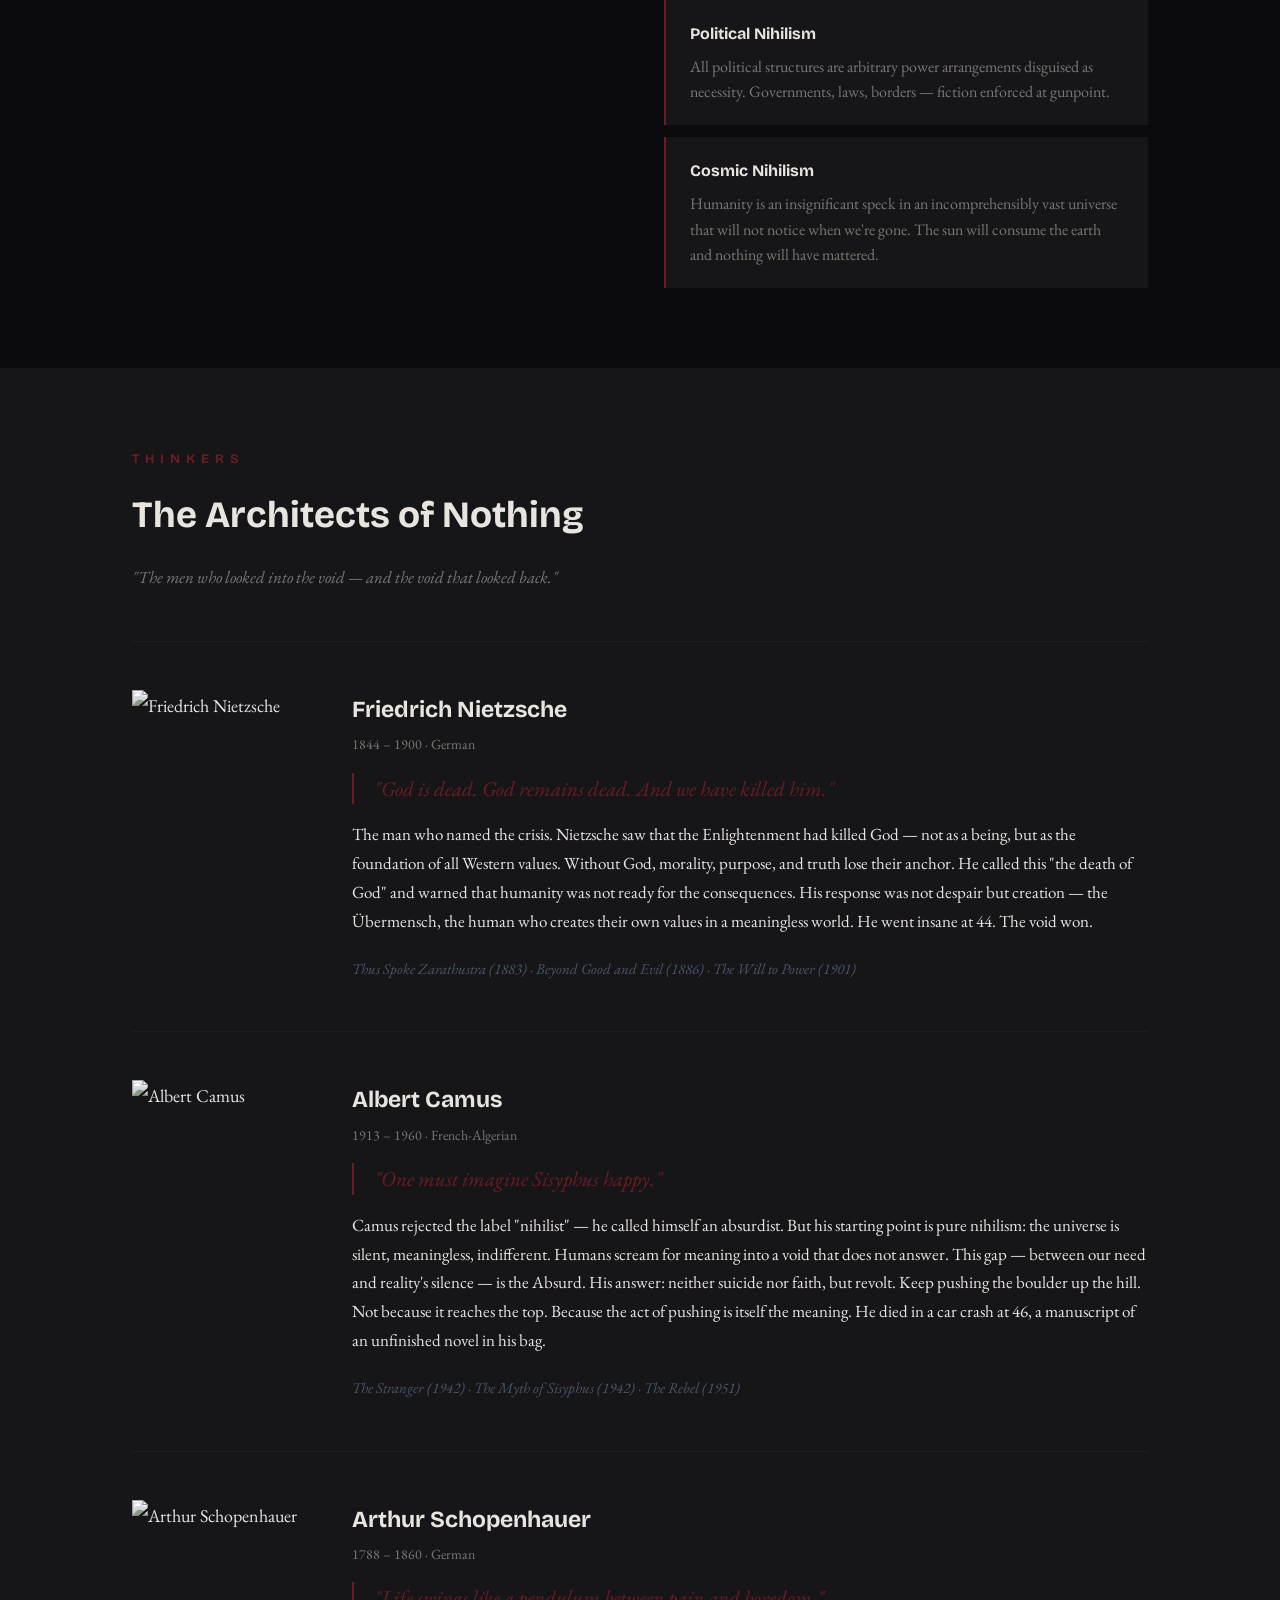
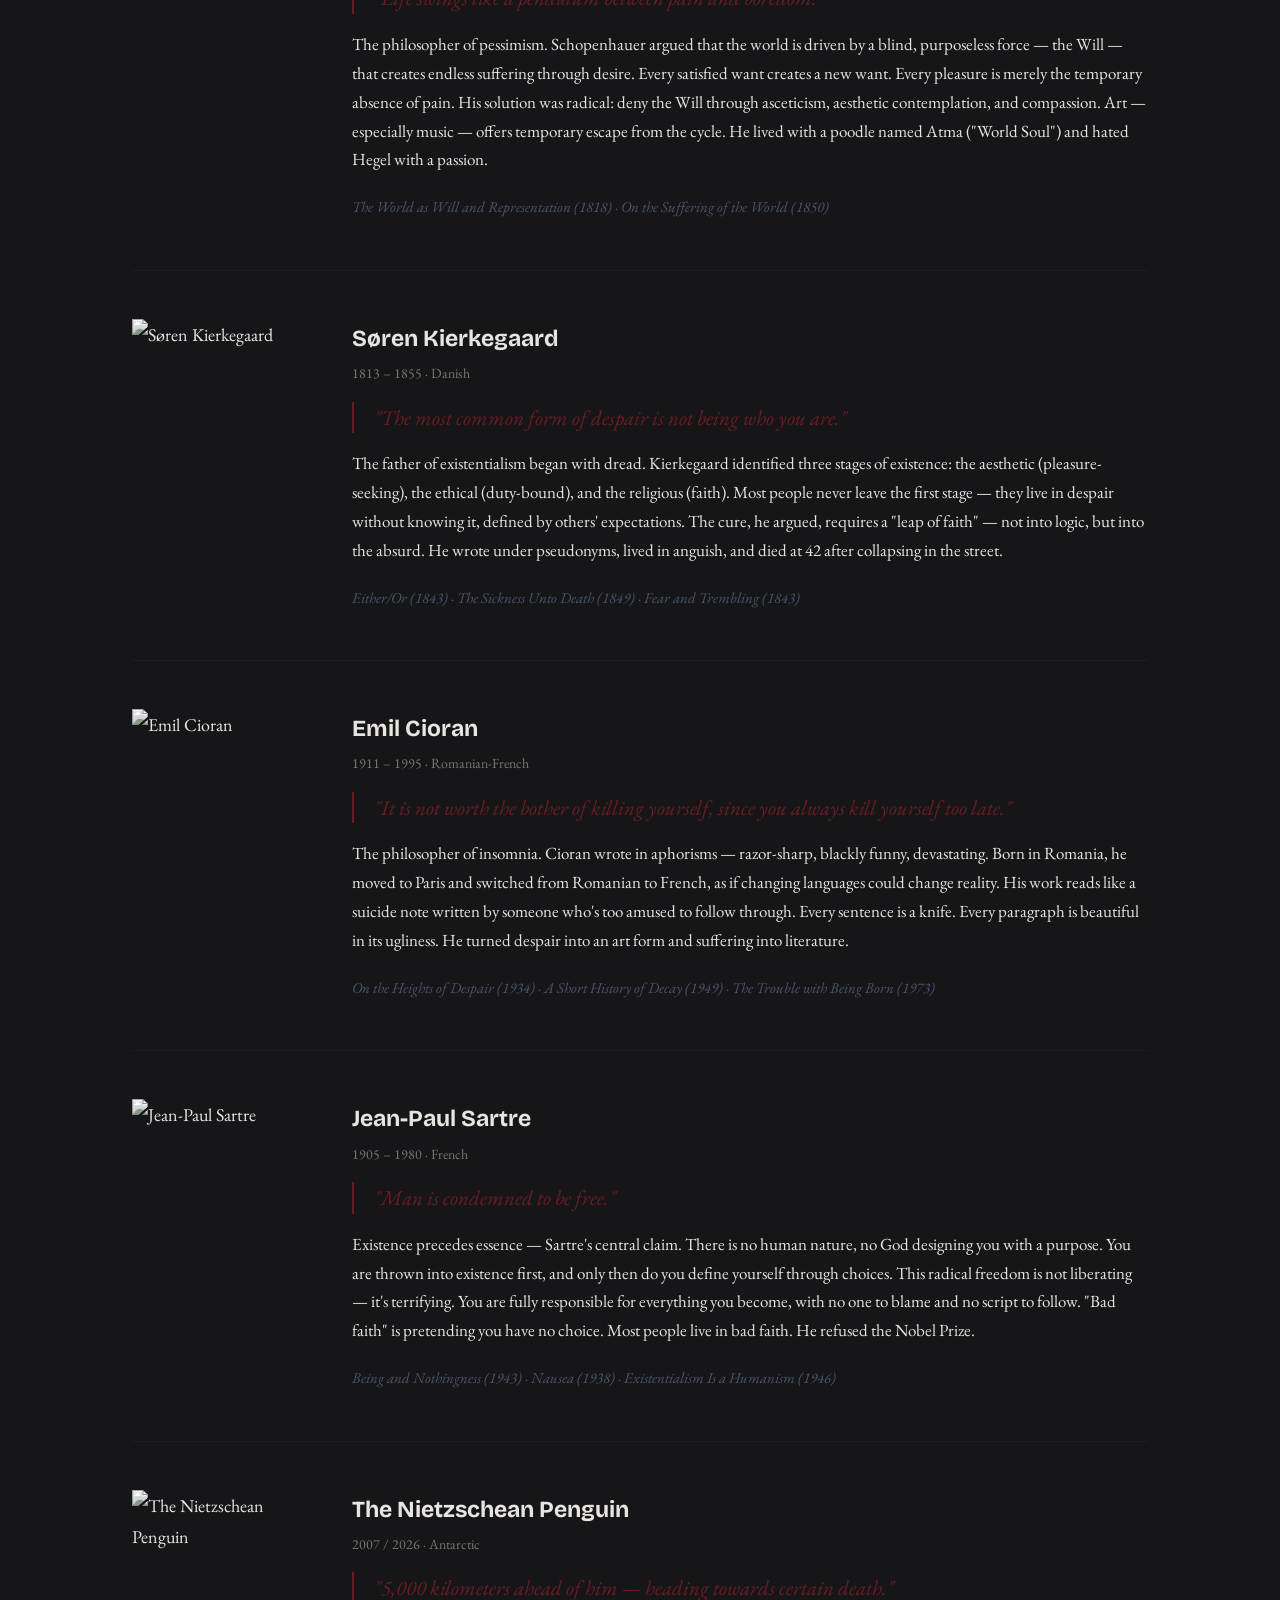
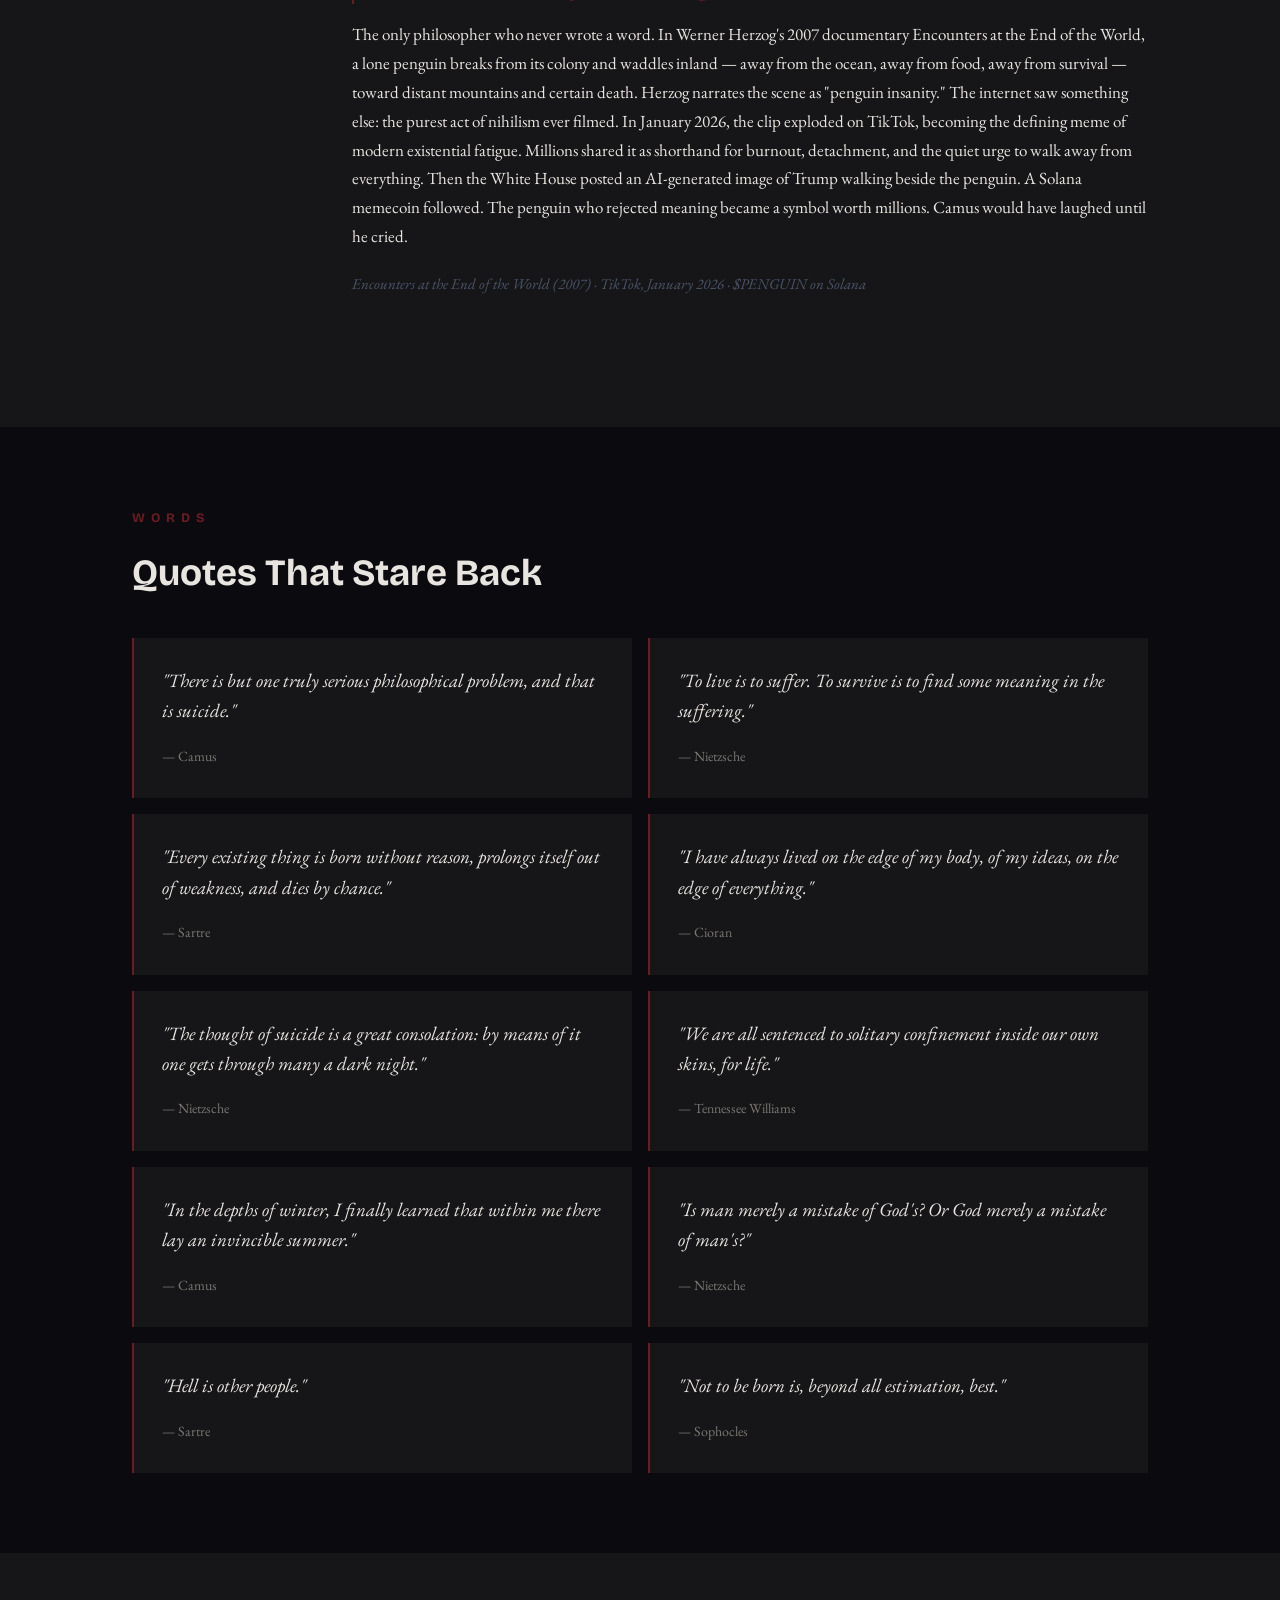
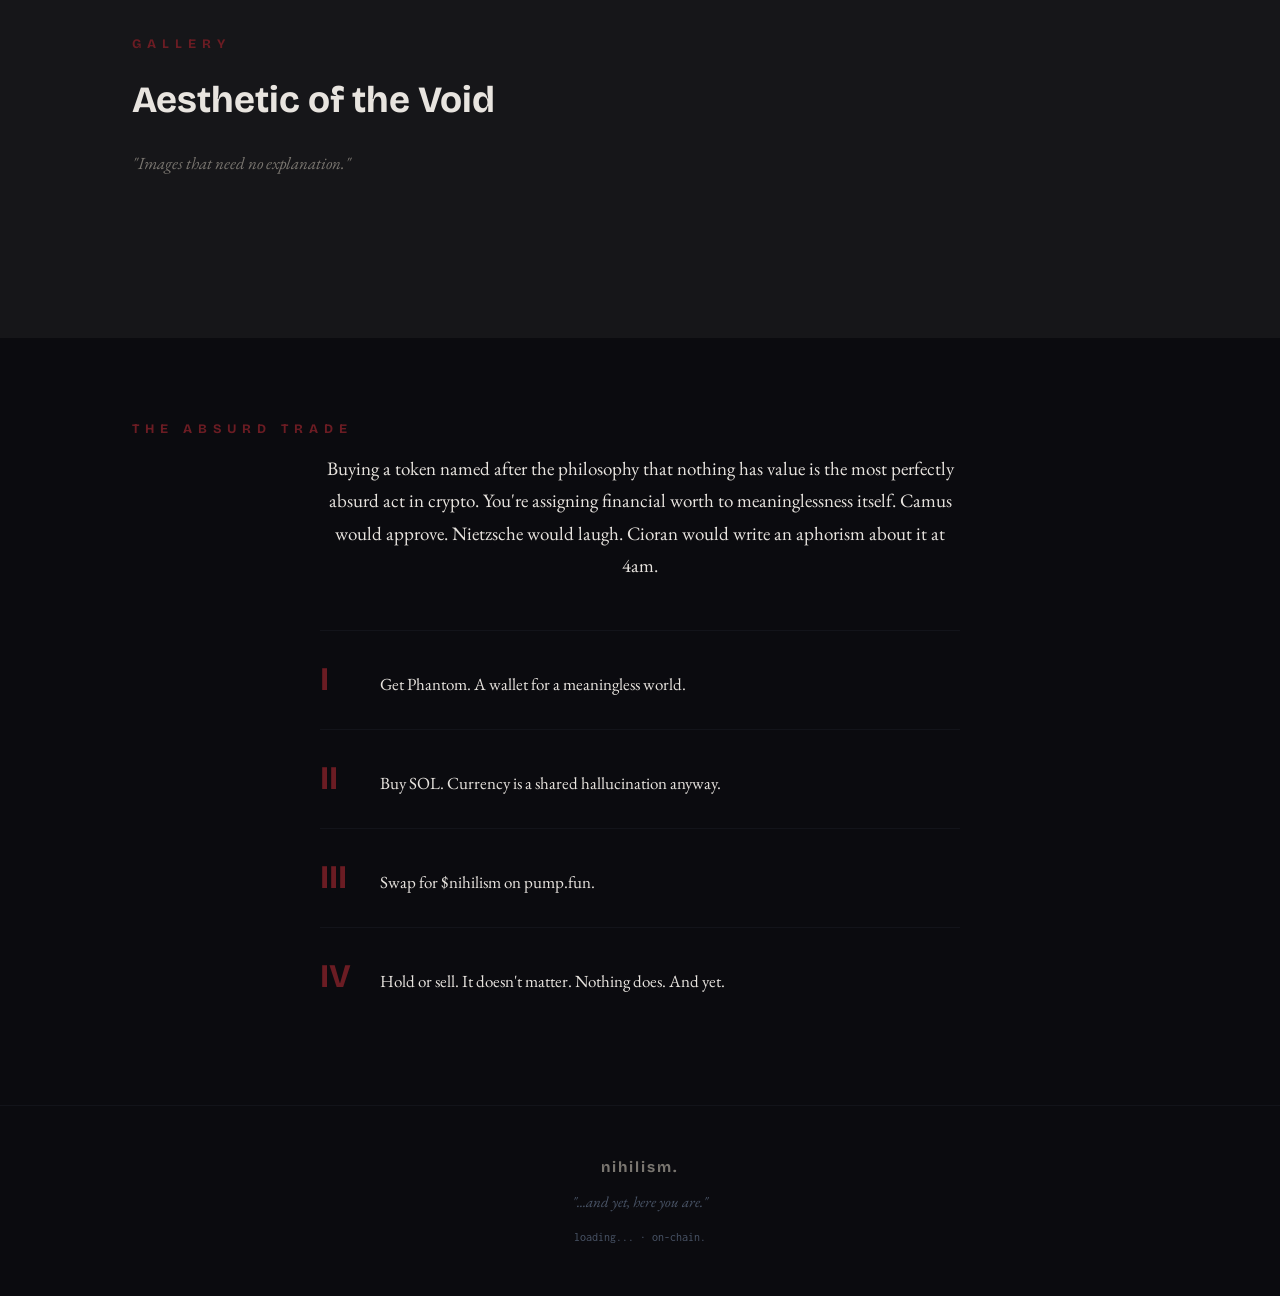
==== commit 0525558a: "Rebrand to nihilism., bump fonts +1px, add Nietzschean Penguin - NIHILISM → nihilism. across all bra" ====
--- a/index.html
+++ b/index.html
@@ -3,7 +3,7 @@
 <head>
     <meta charset="UTF-8">
     <meta name="viewport" content="width=device-width, initial-scale=1.0">
-    <title>NIHILISM</title>
+    <title>nihilism.</title>
     <meta name="description" content="The rejection of all religious and moral principles, in the belief that life is meaningless.">
     <link rel="icon" href="/favicon.ico">
     <link rel="preconnect" href="https://fonts.googleapis.com">
@@ -30,7 +30,7 @@
 
     <!-- Nav -->
     <nav class="nav">
-        <div class="nav__brand">NIHILISM</div>
+        <div class="nav__brand">nihilism.</div>
         <div class="nav__links">
             <a href="#philosophy" class="nav__link">Philosophy</a>
             <a href="#thinkers" class="nav__link">Thinkers</a>
@@ -65,11 +65,11 @@
         </button>
 
         <div class="hero__content">
-            <h1 class="hero__title">NIHILISM</h1>
+            <h1 class="hero__title">nihilism.</h1>
             <p class="hero__definition">"the rejection of all religious and moral principles, in the belief that life is meaningless."</p>
             <p class="hero__source">— Oxford English Dictionary</p>
             <div class="hero__actions">
-                <a href="#" class="btn btn--primary" id="btn-buy">Buy $NIHILISM</a>
+                <a href="#" class="btn btn--primary" id="btn-buy">Buy</a>
                 <a href="#" class="btn btn--secondary" id="btn-community" target="_blank" rel="noopener">Community</a>
             </div>
         </div>
@@ -196,6 +196,19 @@
                     <blockquote class="thinker__quote">"Man is condemned to be free."</blockquote>
                     <p class="thinker__bio">Existence precedes essence — Sartre's central claim. There is no human nature, no God designing you with a purpose. You are thrown into existence first, and only then do you define yourself through choices. This radical freedom is not liberating — it's terrifying. You are fully responsible for everything you become, with no one to blame and no script to follow. "Bad faith" is pretending you have no choice. Most people live in bad faith. He refused the Nobel Prize.</p>
                     <span class="thinker__works">Being and Nothingness (1943) · Nausea (1938) · Existentialism Is a Humanism (1946)</span>
+                </div>
+            </div>
+
+            <div class="thinker" data-reveal>
+                <div class="thinker__image-wrap">
+                    <img class="thinker__image" src="static/thinkers/penguin.png" alt="The Nietzschean Penguin" loading="lazy">
+                </div>
+                <div class="thinker__content">
+                    <h3 class="thinker__name">The Nietzschean Penguin</h3>
+                    <span class="thinker__meta">2007 / 2026 · Antarctic</span>
+                    <blockquote class="thinker__quote">"5,000 kilometers ahead of him — heading towards certain death."</blockquote>
+                    <p class="thinker__bio">The only philosopher who never wrote a word. In Werner Herzog's 2007 documentary Encounters at the End of the World, a lone penguin breaks from its colony and waddles inland — away from the ocean, away from food, away from survival — toward distant mountains and certain death. Herzog narrates the scene as "penguin insanity." The internet saw something else: the purest act of nihilism ever filmed. In January 2026, the clip exploded on TikTok, becoming the defining meme of modern existential fatigue. Millions shared it as shorthand for burnout, detachment, and the quiet urge to walk away from everything. Then the White House posted an AI-generated image of Trump walking beside the penguin. A Solana memecoin followed. The penguin who rejected meaning became a symbol worth millions. Camus would have laughed until he cried.</p>
+                    <span class="thinker__works">Encounters at the End of the World (2007) · TikTok, January 2026 · $PENGUIN on Solana</span>
                 </div>
             </div>
 
@@ -295,7 +308,7 @@
                 </div>
                 <div class="buy-step" data-reveal>
                     <span class="buy-step__num">III</span>
-                    <p class="buy-step__text">Swap for $NIHILISM on pump.fun.</p>
+                    <p class="buy-step__text">Swap for $nihilism on pump.fun.</p>
                 </div>
                 <div class="buy-step" data-reveal>
                     <span class="buy-step__num">IV</span>
@@ -307,7 +320,7 @@
 
     <!-- VII — FOOTER -->
     <footer class="footer">
-        <div class="footer__brand">NIHILISM</div>
+        <div class="footer__brand">nihilism.</div>
         <p class="footer__quote">"...and yet, here you are."</p>
         <p class="footer__ca"><span class="footer__ca-text" id="footer-ca">loading...</span> · on-chain.</p>
     </footer>
--- a/style.css
+++ b/style.css
@@ -21,7 +21,7 @@
 
 body {
     font-family: var(--font-body);
-    font-size: 17px;
+    font-size: 18px;
     line-height: 1.75;
     background: var(--obsidian);
     overflow-x: hidden;
@@ -67,7 +67,7 @@
     transform: translateX(-50%) translateY(20px);
     font-family: var(--font-body);
     font-style: italic;
-    font-size: 13px;
+    font-size: 14px;
     color: var(--ash);
     background: var(--charcoal);
     border: 1px solid rgba(74, 85, 104, 0.2);
@@ -101,7 +101,7 @@
 .nav__brand {
     font-family: var(--font-display);
     font-weight: 700;
-    font-size: 16px;
+    font-size: 17px;
     color: var(--blood);
     letter-spacing: 1px;
 }
@@ -113,7 +113,7 @@
 
 .nav__link {
     font-family: var(--font-body);
-    font-size: 13px;
+    font-size: 14px;
     color: var(--ash);
     transition: color 0.3s;
 }
@@ -127,7 +127,7 @@
 
 .nav__ca {
     font-family: var(--font-mono);
-    font-size: 11px;
+    font-size: 12px;
     color: var(--steel);
     cursor: pointer;
     transition: color 0.3s;
@@ -183,7 +183,7 @@
 .hero__title {
     font-family: var(--font-display);
     font-weight: 700;
-    font-size: clamp(80px, 15vw, 180px);
+    font-size: clamp(81px, 15vw, 181px);
     color: var(--marble);
     letter-spacing: -3px;
     line-height: 0.9;
@@ -193,7 +193,7 @@
 .hero__definition {
     font-family: var(--font-body);
     font-style: italic;
-    font-size: 22px;
+    font-size: 23px;
     color: var(--ash);
     max-width: 560px;
     margin: 0 auto 8px;
@@ -202,7 +202,7 @@
 
 .hero__source {
     font-family: var(--font-body);
-    font-size: 14px;
+    font-size: 15px;
     color: var(--steel);
     margin-bottom: 36px;
 }
@@ -220,7 +220,7 @@
     left: 50%;
     transform: translateX(-50%);
     font-family: var(--font-display);
-    font-size: 10px;
+    font-size: 11px;
     color: var(--steel);
     letter-spacing: 3px;
     z-index: 2;
@@ -235,7 +235,7 @@
 /* ===== BUTTONS ===== */
 .btn {
     font-family: var(--font-body);
-    font-size: 14px;
+    font-size: 15px;
     padding: 10px 28px;
     border: 1px solid var(--steel);
     background: transparent;
@@ -273,11 +273,11 @@
     color: var(--ash);
     font-family: var(--font-body);
     font-style: italic;
-    font-size: 11px;
+    font-size: 12px;
     transition: border-color 0.3s;
 }
 .sound-btn:hover { border-color: var(--marble); }
-.sound-btn__icon { font-size: 14px; line-height: 1; }
+.sound-btn__icon { font-size: 15px; line-height: 1; }
 
 /* ===== SECTIONS ===== */
 .section {
@@ -294,7 +294,7 @@
 
 .section__label {
     font-family: var(--font-display);
-    font-size: 12px;
+    font-size: 13px;
     font-weight: 700;
     color: var(--blood);
     letter-spacing: 6px;
@@ -306,7 +306,7 @@
 .section__title {
     font-family: var(--font-display);
     font-weight: 700;
-    font-size: 36px;
+    font-size: 37px;
     color: var(--marble);
     margin-bottom: 16px;
 }
@@ -314,7 +314,7 @@
 .section__subtitle {
     font-family: var(--font-body);
     font-style: italic;
-    font-size: 16px;
+    font-size: 17px;
     color: var(--ash);
     max-width: 680px;
     margin-bottom: 48px;
@@ -329,7 +329,7 @@
 }
 
 .philosophy__text {
-    font-size: 17px;
+    font-size: 18px;
     line-height: 1.75;
     color: var(--marble);
 }
@@ -350,13 +350,13 @@
 .branch-card__title {
     font-family: var(--font-display);
     font-weight: 700;
-    font-size: 15px;
+    font-size: 16px;
     color: var(--marble);
     margin-bottom: 6px;
 }
 
 .branch-card__text {
-    font-size: 15px;
+    font-size: 16px;
     line-height: 1.6;
     color: var(--ash);
 }
@@ -393,14 +393,14 @@
 .thinker__name {
     font-family: var(--font-display);
     font-weight: 700;
-    font-size: 22px;
+    font-size: 23px;
     color: var(--marble);
     margin-bottom: 2px;
 }
 
 .thinker__meta {
     font-family: var(--font-body);
-    font-size: 13px;
+    font-size: 14px;
     color: var(--ash);
     display: block;
     margin-bottom: 16px;
@@ -409,7 +409,7 @@
 .thinker__quote {
     font-family: var(--font-body);
     font-style: italic;
-    font-size: 20px;
+    font-size: 21px;
     color: var(--blood);
     border-left: 2px solid var(--blood);
     padding-left: 20px;
@@ -418,7 +418,7 @@
 }
 
 .thinker__bio {
-    font-size: 16px;
+    font-size: 17px;
     line-height: 1.7;
     color: var(--marble);
     margin-bottom: 16px;
@@ -427,7 +427,7 @@
 .thinker__works {
     font-family: var(--font-body);
     font-style: italic;
-    font-size: 14px;
+    font-size: 15px;
     color: var(--steel);
 }
 
@@ -448,7 +448,7 @@
 .quote-card__text {
     font-family: var(--font-body);
     font-style: italic;
-    font-size: 18px;
+    font-size: 19px;
     color: var(--marble);
     line-height: 1.6;
     margin-bottom: 12px;
@@ -456,7 +456,7 @@
 
 .quote-card__author {
     font-family: var(--font-body);
-    font-size: 13px;
+    font-size: 14px;
     color: var(--ash);
 }
 
@@ -482,7 +482,7 @@
 /* ===== BUY ===== */
 .buy__intro {
     font-family: var(--font-body);
-    font-size: 18px;
+    font-size: 19px;
     color: var(--marble);
     max-width: 640px;
     margin: 0 auto 48px;
@@ -506,7 +506,7 @@
 .buy-step__num {
     font-family: var(--font-display);
     font-weight: 700;
-    font-size: 32px;
+    font-size: 33px;
     color: var(--blood);
     flex-shrink: 0;
     width: 40px;
@@ -514,7 +514,7 @@
 
 .buy-step__text {
     font-family: var(--font-body);
-    font-size: 16px;
+    font-size: 17px;
     color: var(--marble);
     line-height: 1.6;
 }
@@ -530,7 +530,7 @@
 .footer__brand {
     font-family: var(--font-display);
     font-weight: 700;
-    font-size: 14px;
+    font-size: 15px;
     color: var(--ash);
     letter-spacing: 2px;
     margin-bottom: 8px;
@@ -539,14 +539,14 @@
 .footer__quote {
     font-family: var(--font-body);
     font-style: italic;
-    font-size: 14px;
+    font-size: 15px;
     color: var(--steel);
     margin-bottom: 12px;
 }
 
 .footer__ca {
     font-family: var(--font-mono);
-    font-size: 11px;
+    font-size: 12px;
     color: var(--steel);
 }
 
@@ -574,9 +574,9 @@
     .nav__ca { max-width: 80px; }
 
     .section__container { padding: 0 20px; }
-    .section__title { font-size: 28px; }
-
-    .hero__definition { font-size: 16px; }
+    .section__title { font-size: 29px; }
+
+    .hero__definition { font-size: 17px; }
     .hero__title { letter-spacing: -1px; }
 
     .philosophy {
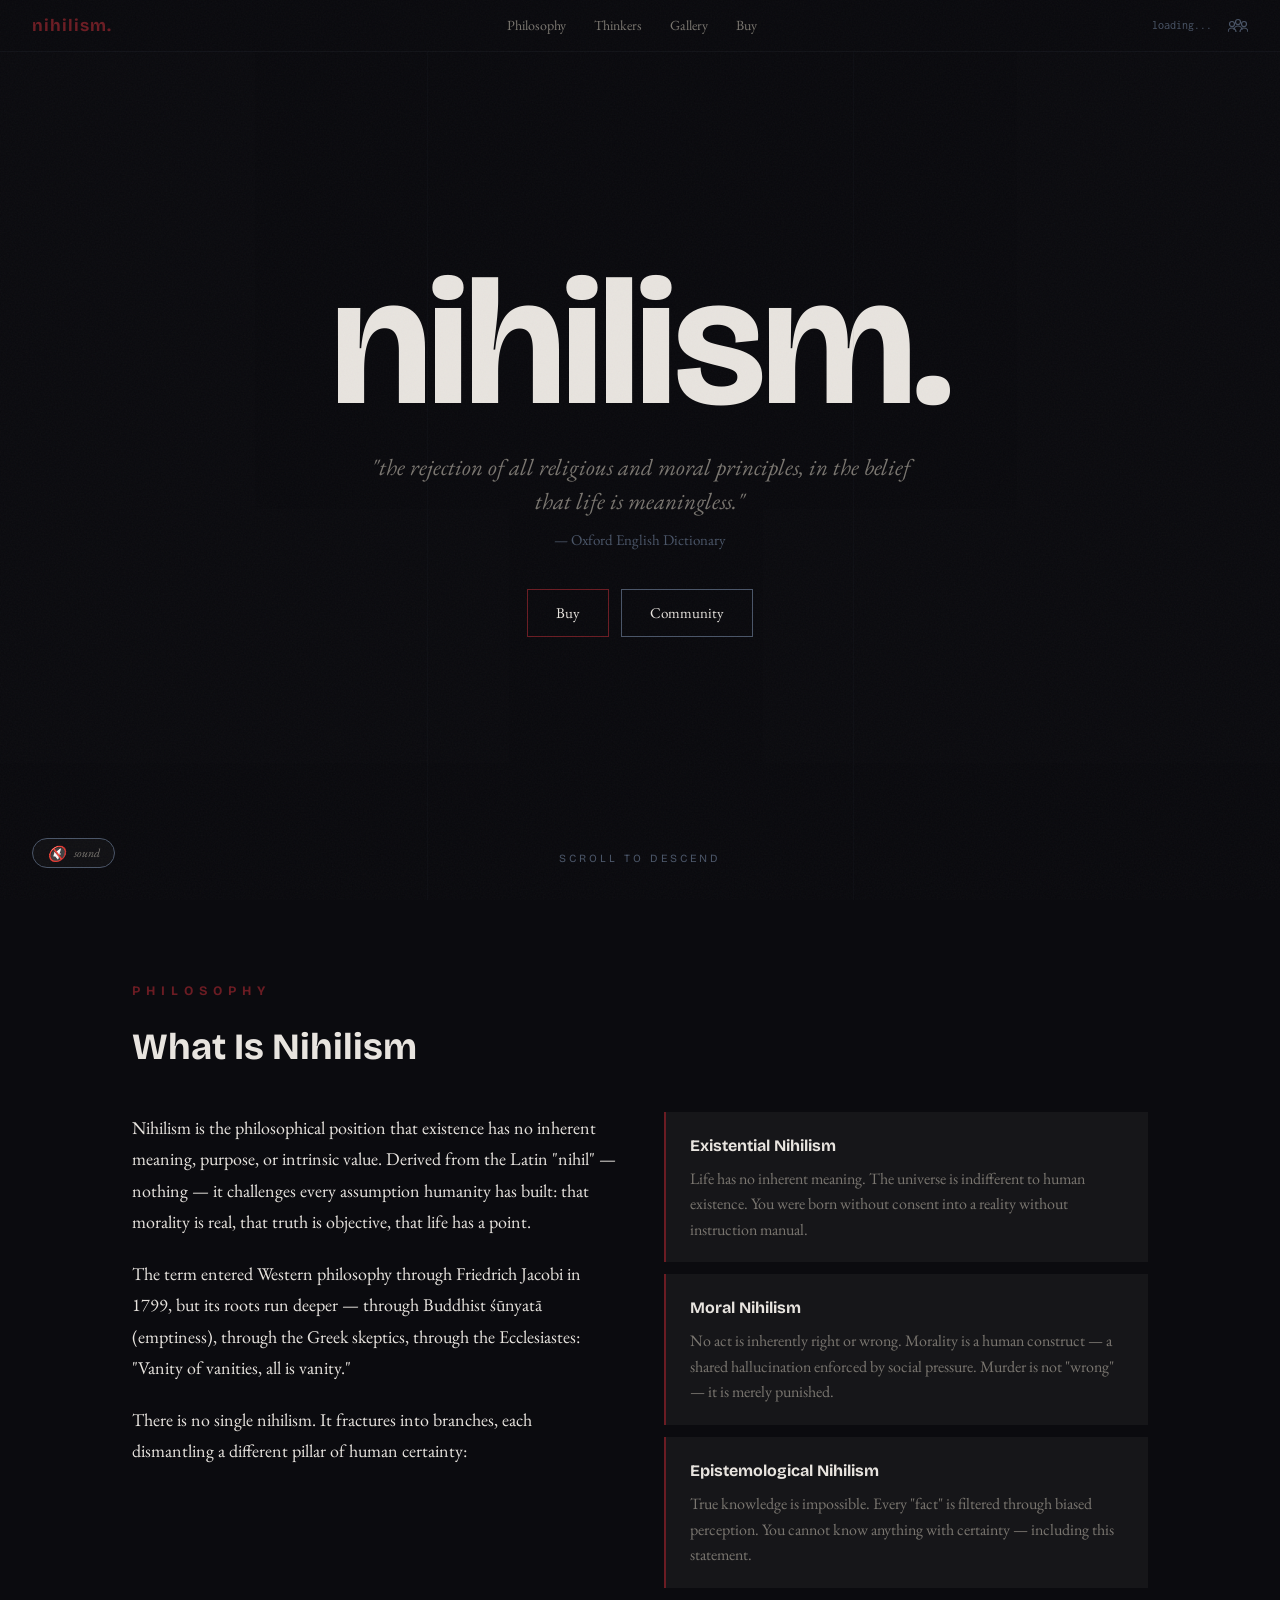
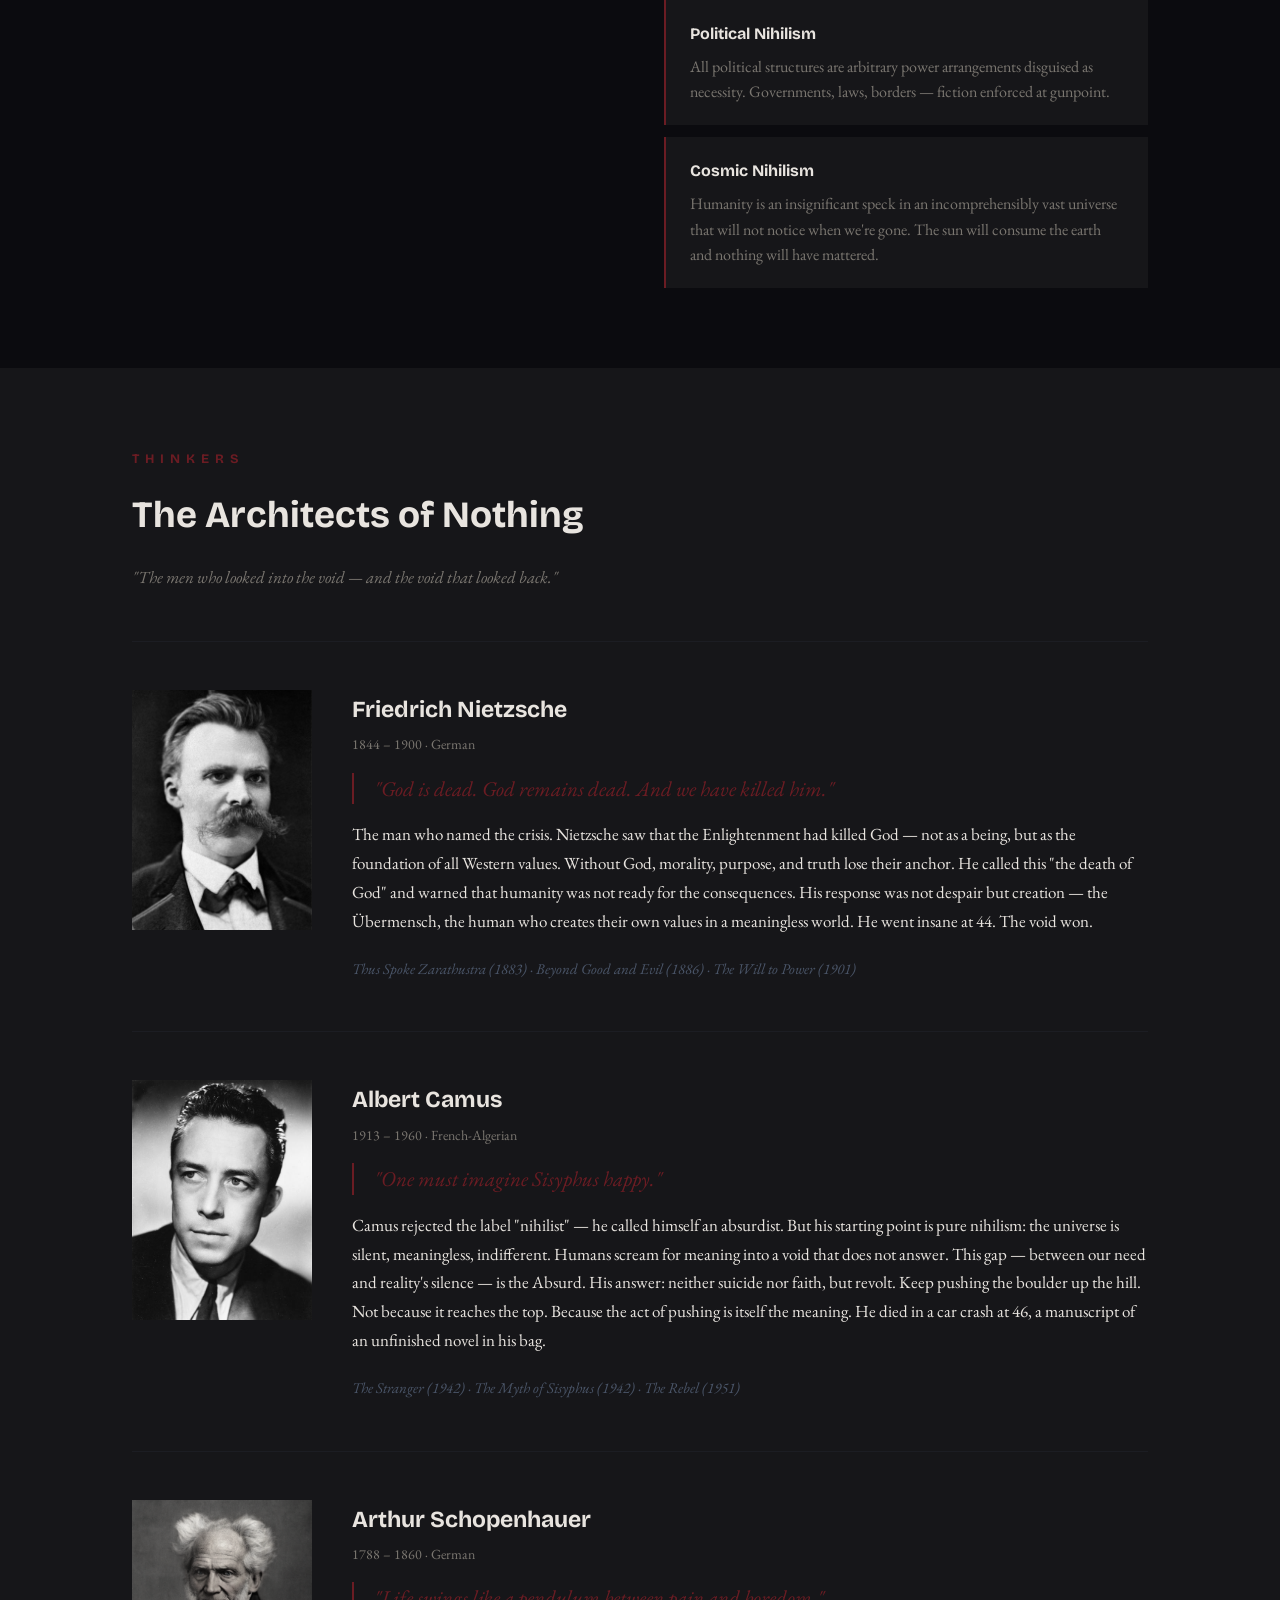
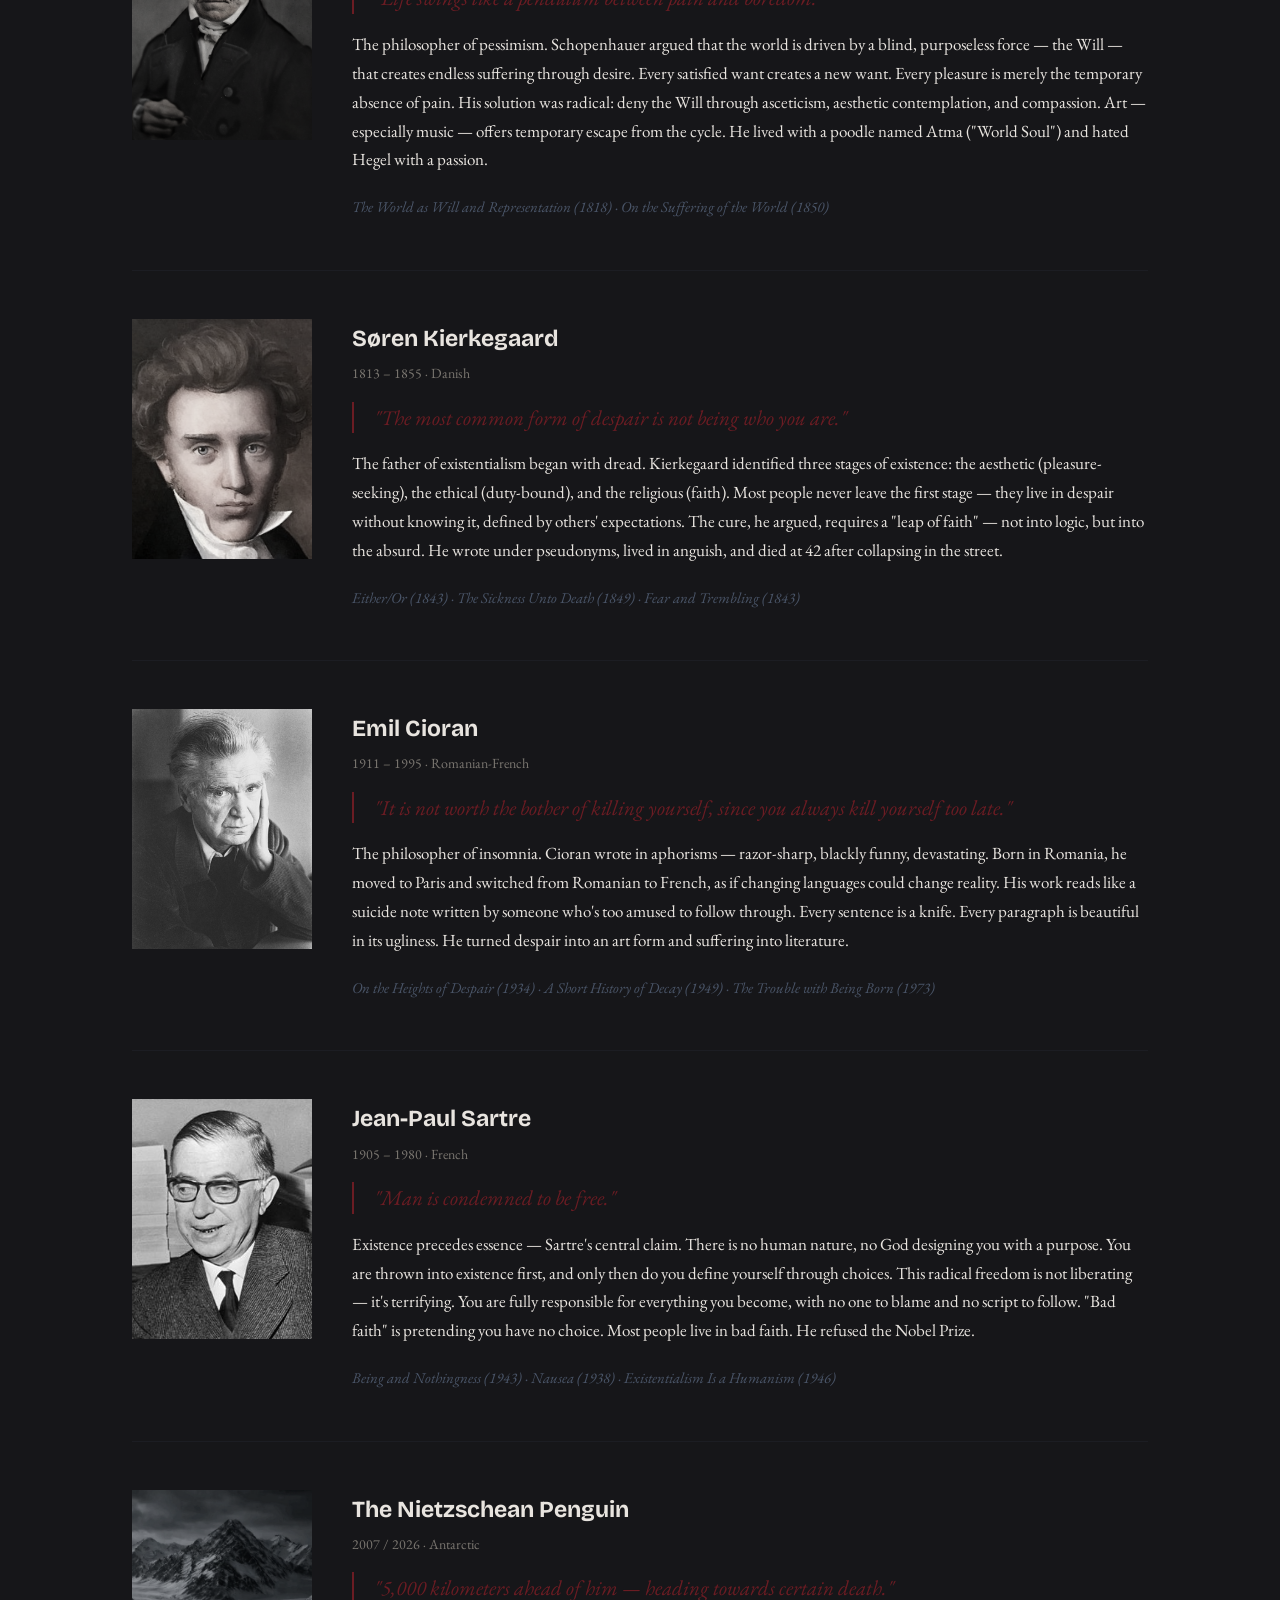
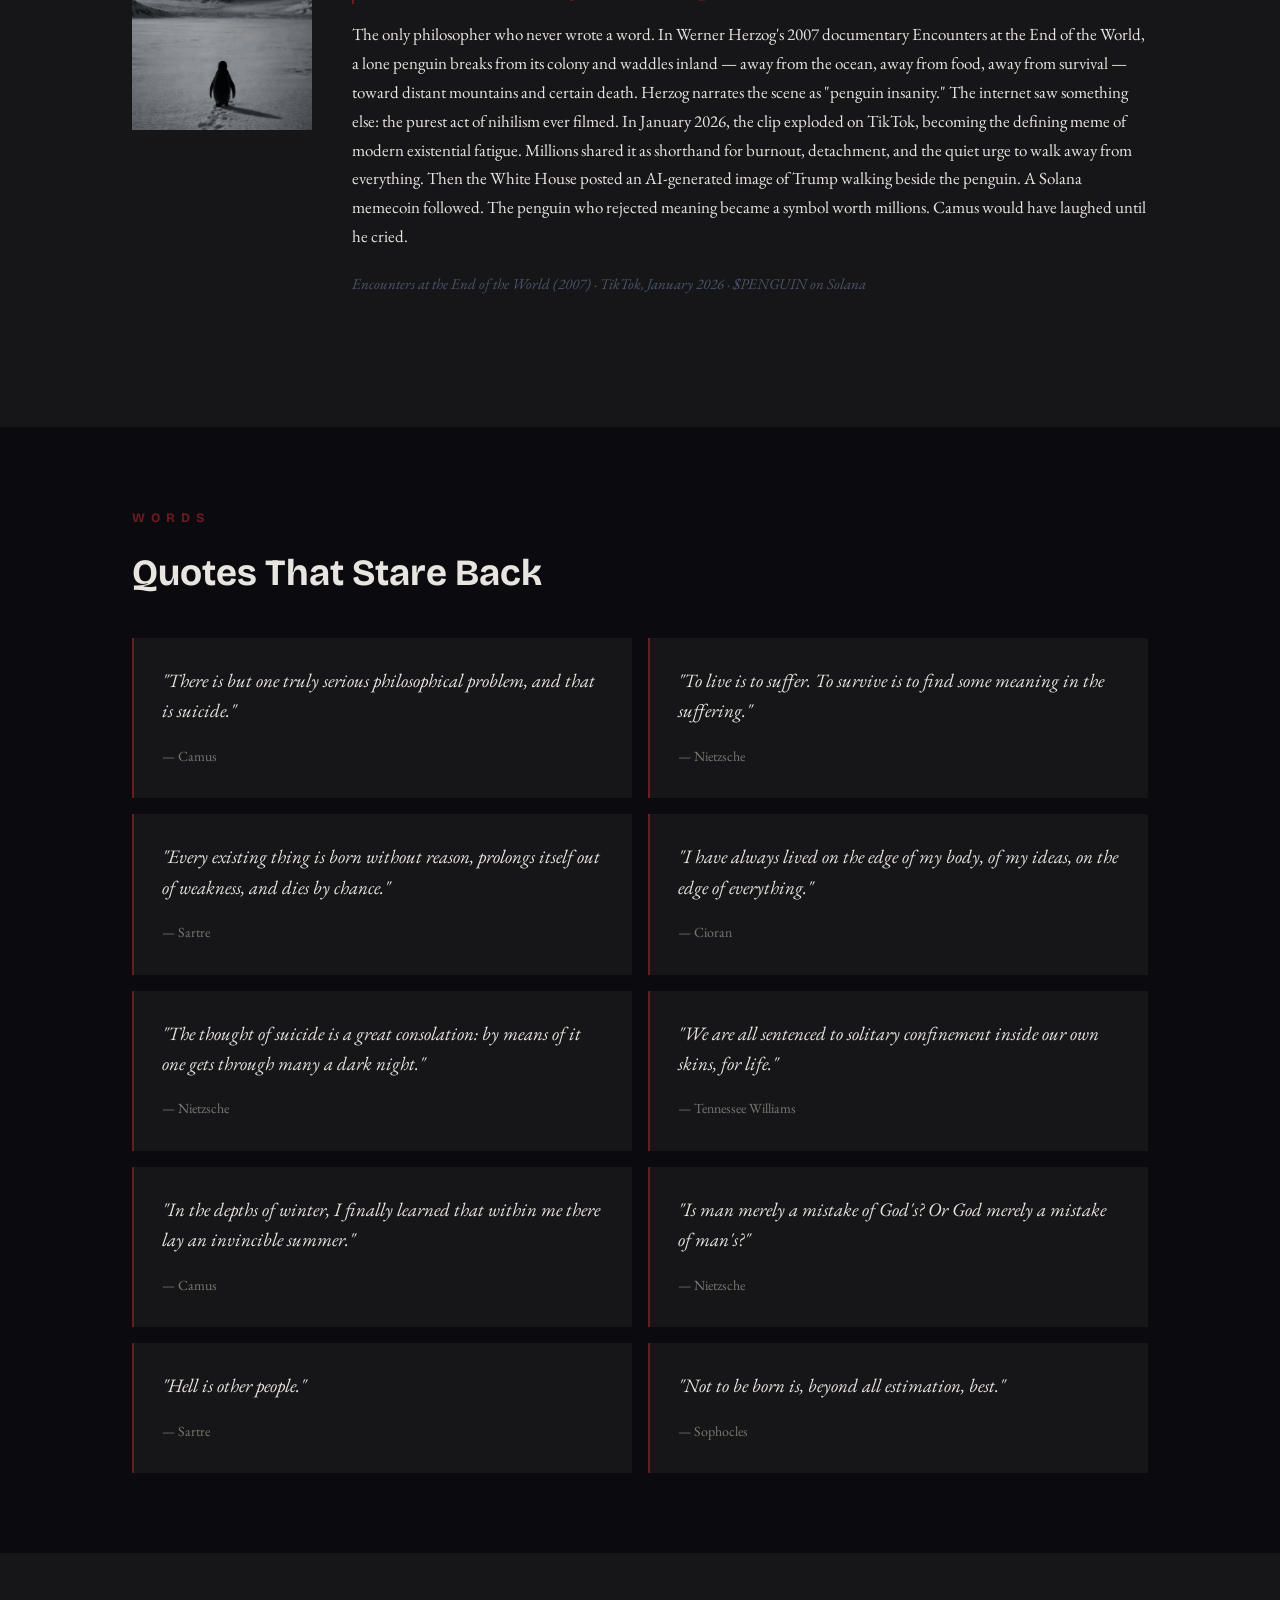
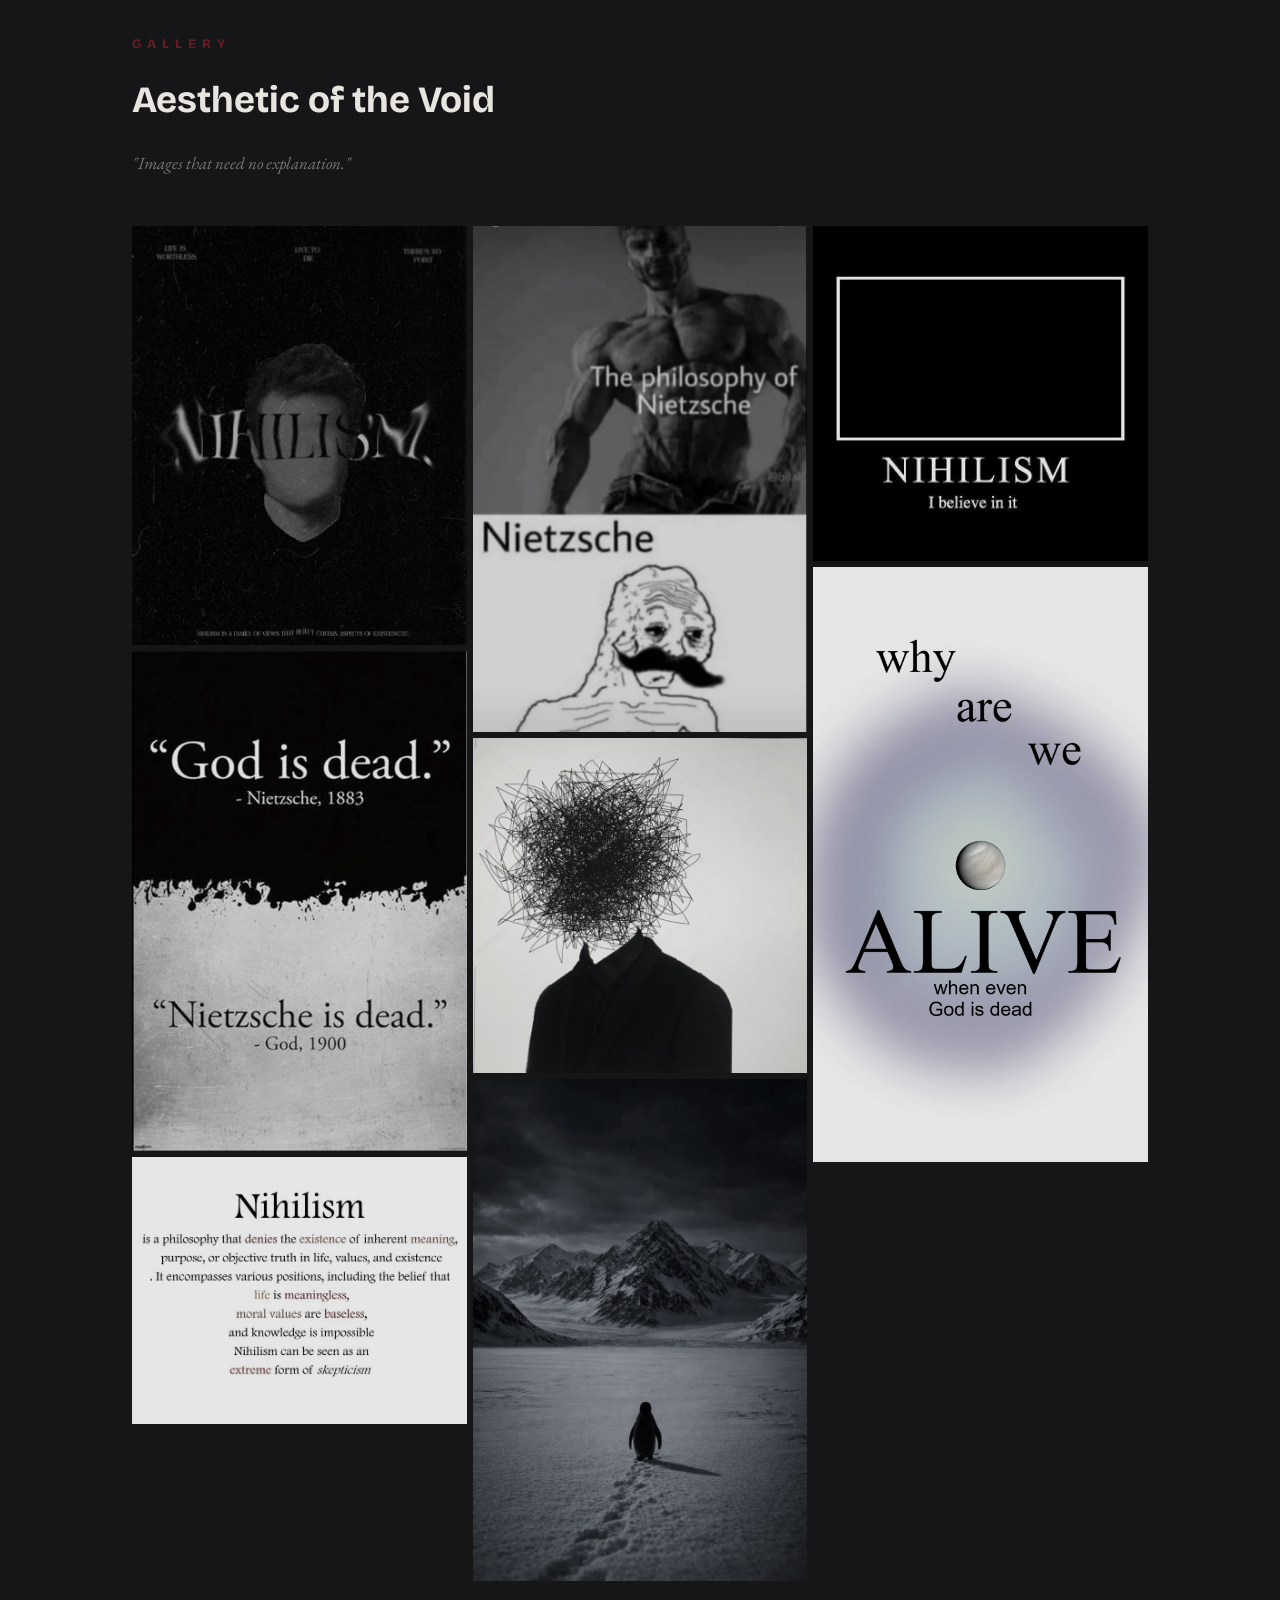
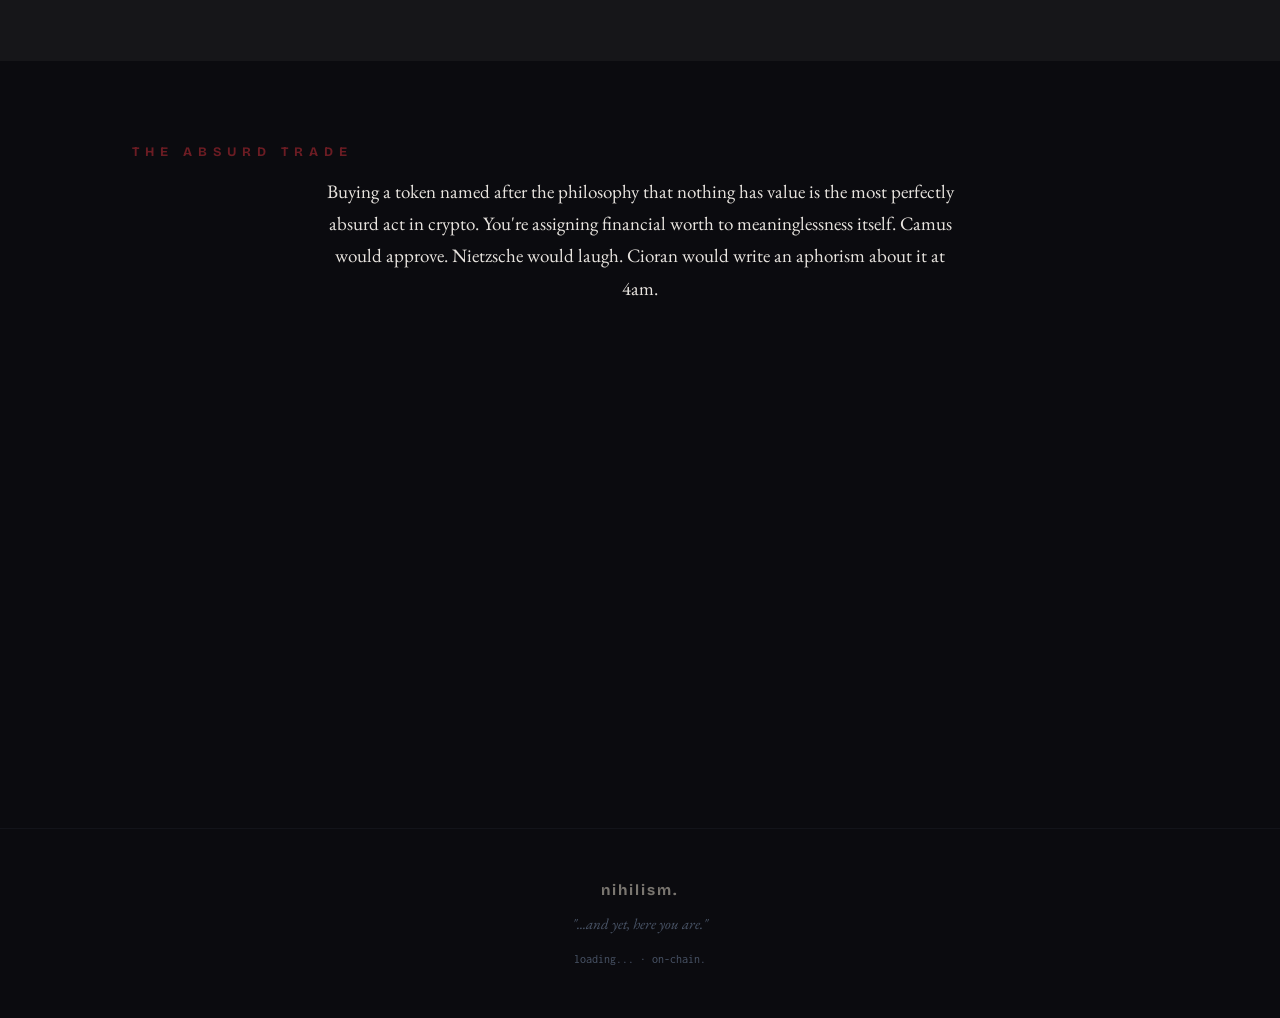
==== commit 72e609c3: "Add all static assets (video, thinker photos, gallery images) Renamed uploaded files to match HTML r" ====
--- a/index.html
+++ b/index.html
@@ -280,14 +280,6 @@
                 <img class="gallery-img" src="static/gallery/6.png" alt="" loading="lazy" data-reveal>
                 <img class="gallery-img" src="static/gallery/7.png" alt="" loading="lazy" data-reveal>
                 <img class="gallery-img" src="static/gallery/8.png" alt="" loading="lazy" data-reveal>
-                <img class="gallery-img" src="static/gallery/9.png" alt="" loading="lazy" data-reveal>
-                <img class="gallery-img" src="static/gallery/10.png" alt="" loading="lazy" data-reveal>
-                <img class="gallery-img" src="static/gallery/11.png" alt="" loading="lazy" data-reveal>
-                <img class="gallery-img" src="static/gallery/12.png" alt="" loading="lazy" data-reveal>
-                <img class="gallery-img" src="static/gallery/13.png" alt="" loading="lazy" data-reveal>
-                <img class="gallery-img" src="static/gallery/14.png" alt="" loading="lazy" data-reveal>
-                <img class="gallery-img" src="static/gallery/15.png" alt="" loading="lazy" data-reveal>
-                <img class="gallery-img" src="static/gallery/16.png" alt="" loading="lazy" data-reveal>
             </div>
         </div>
     </section>
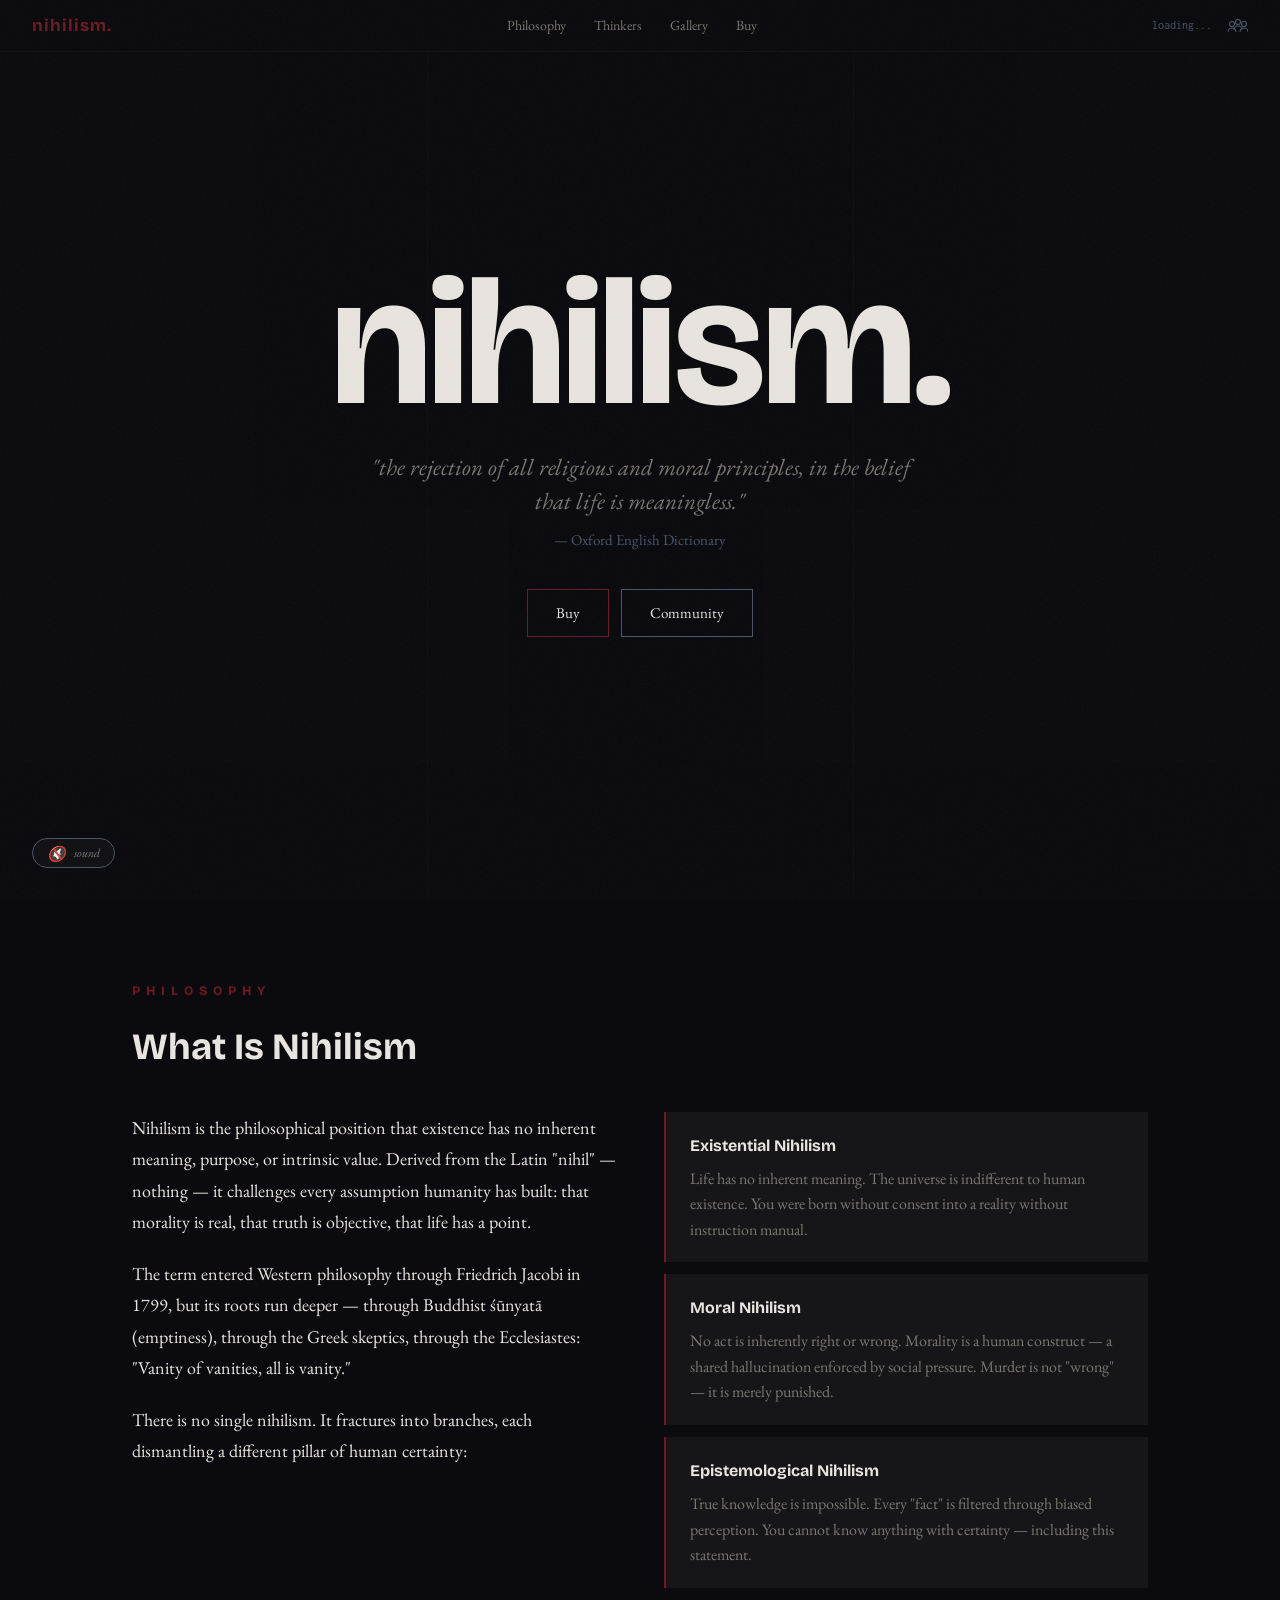
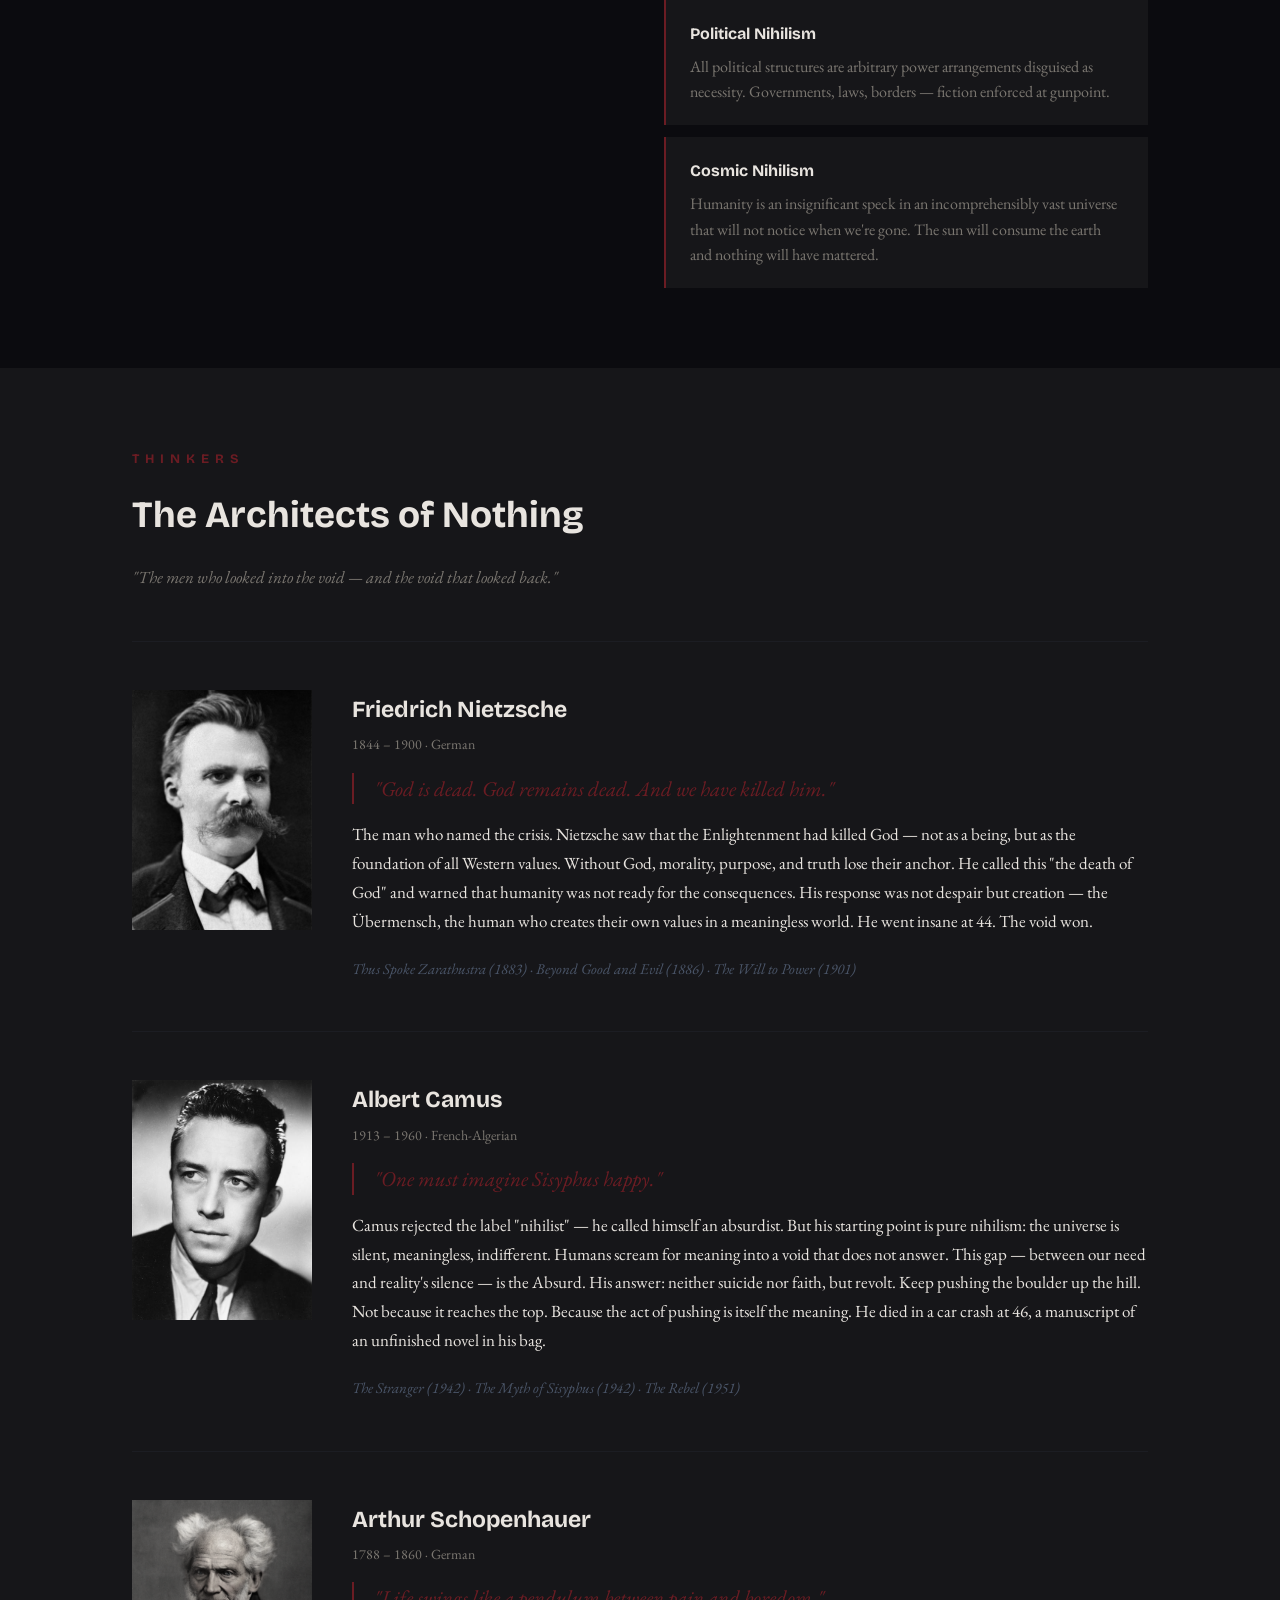
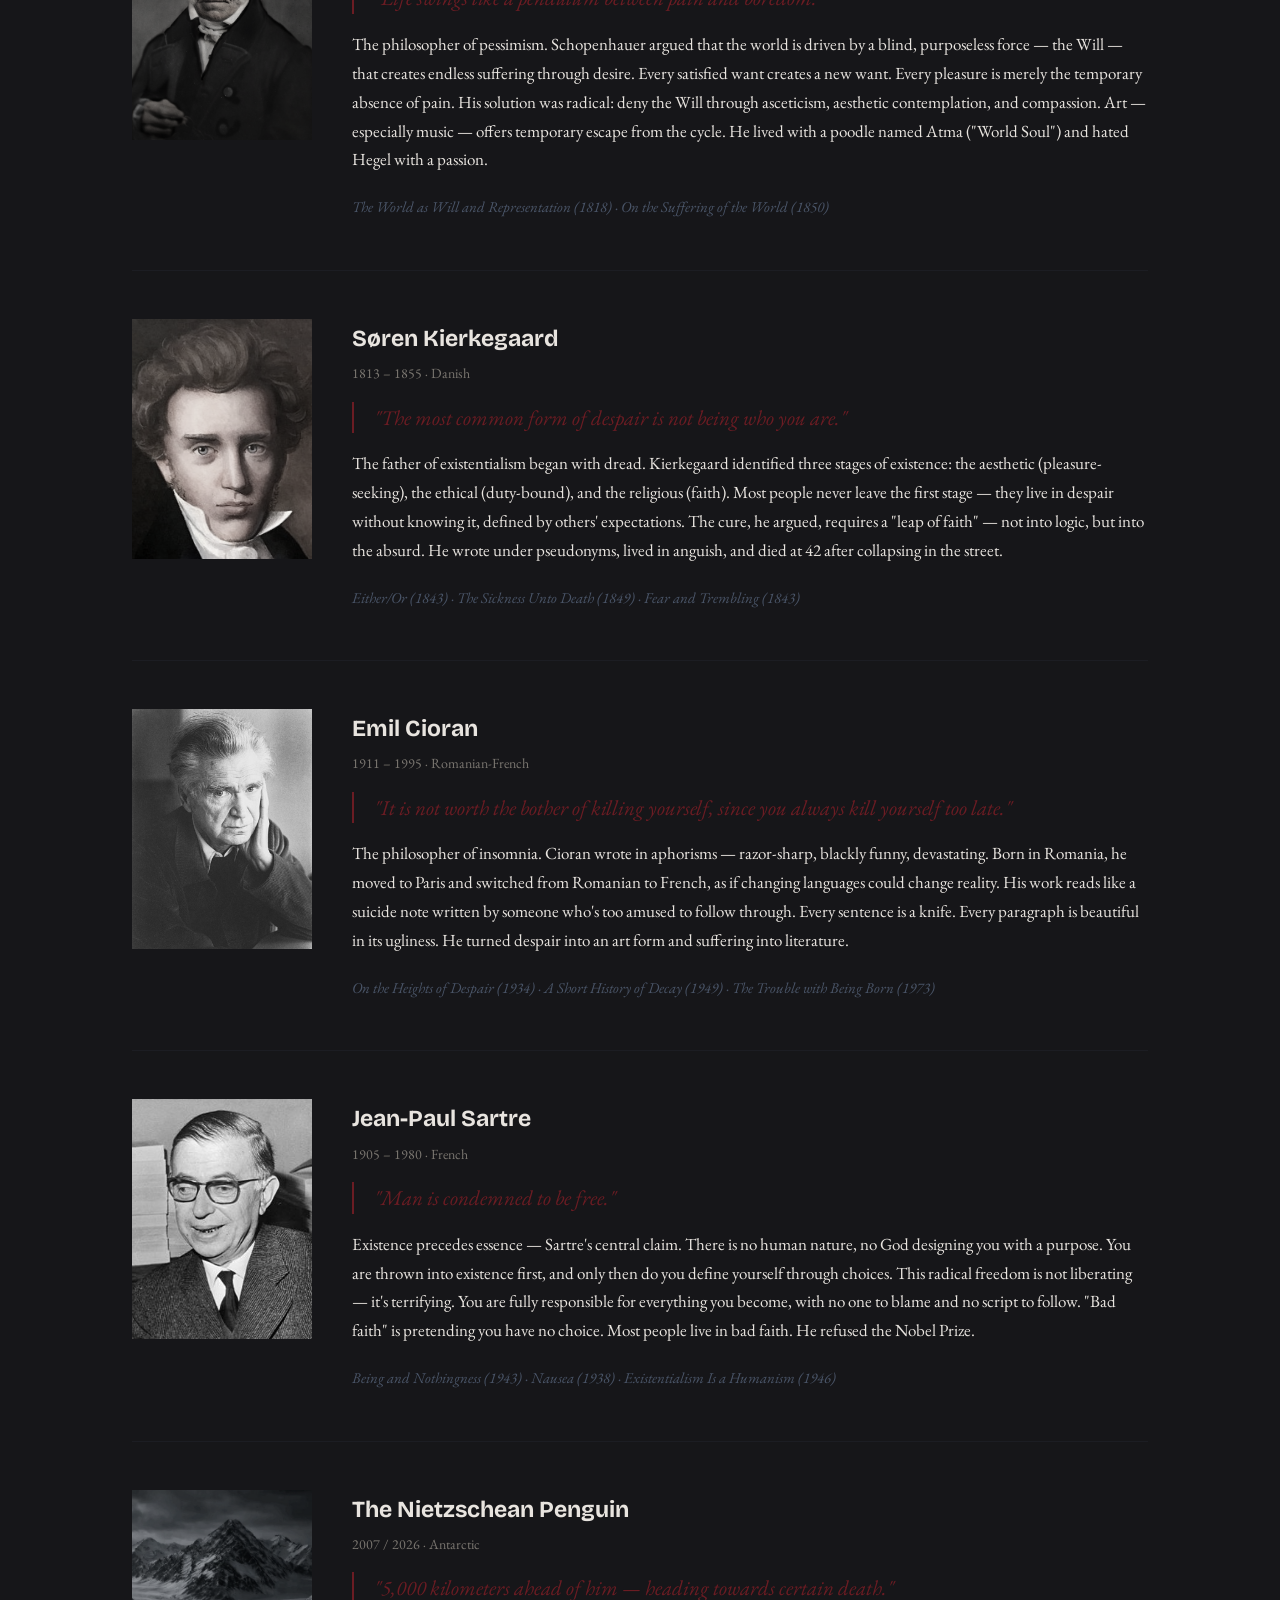
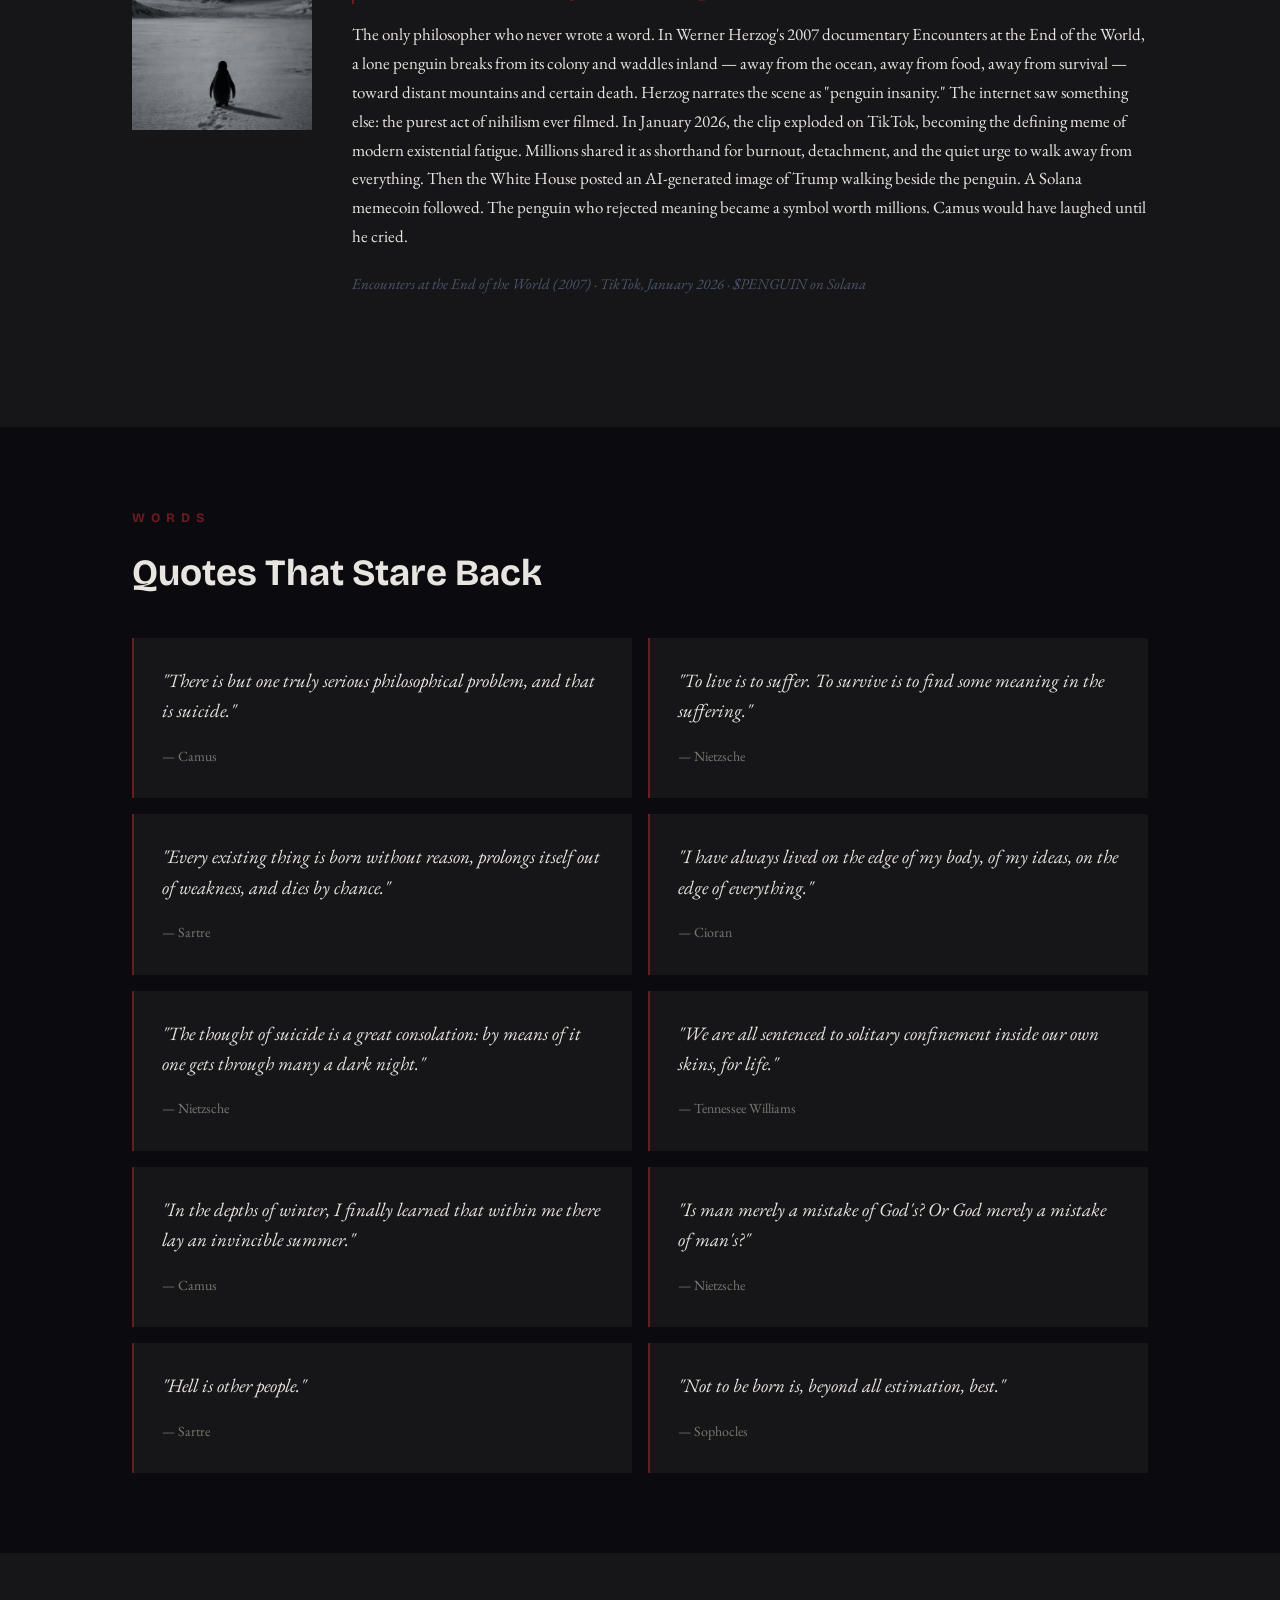
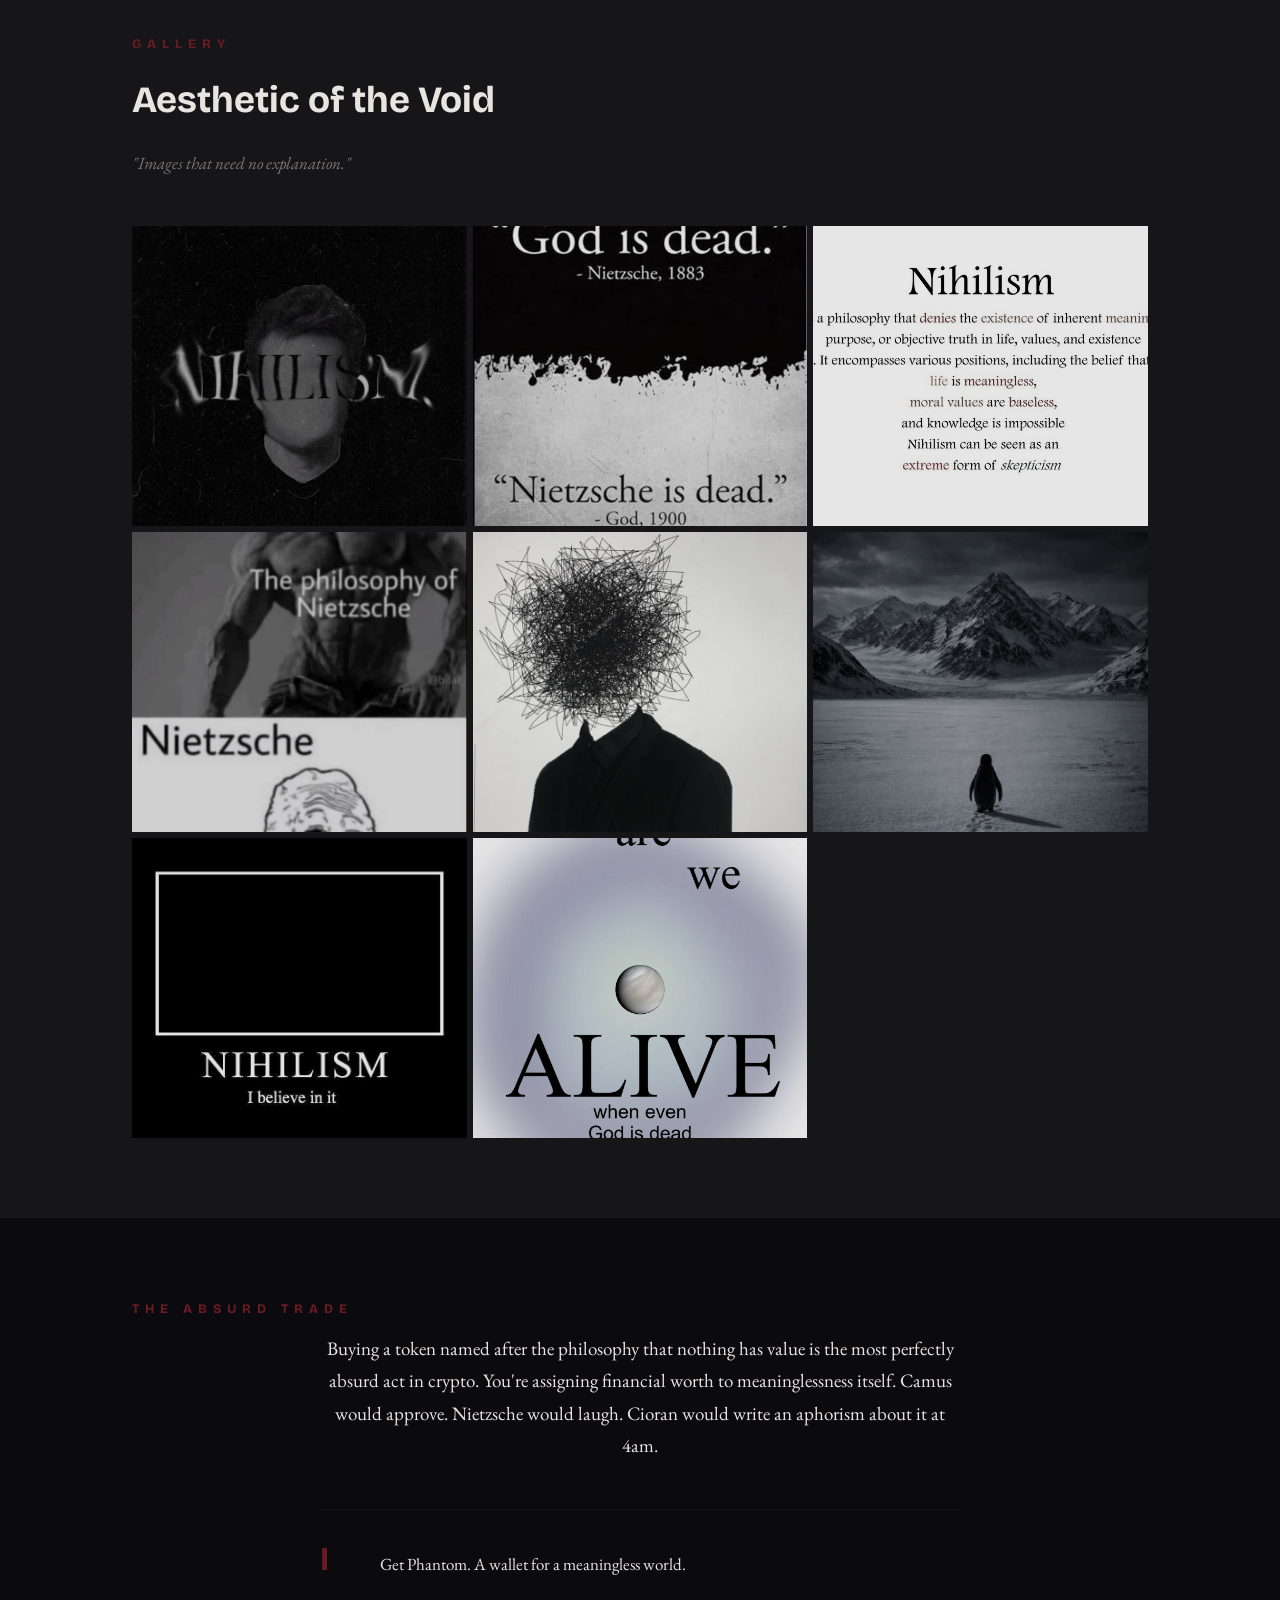
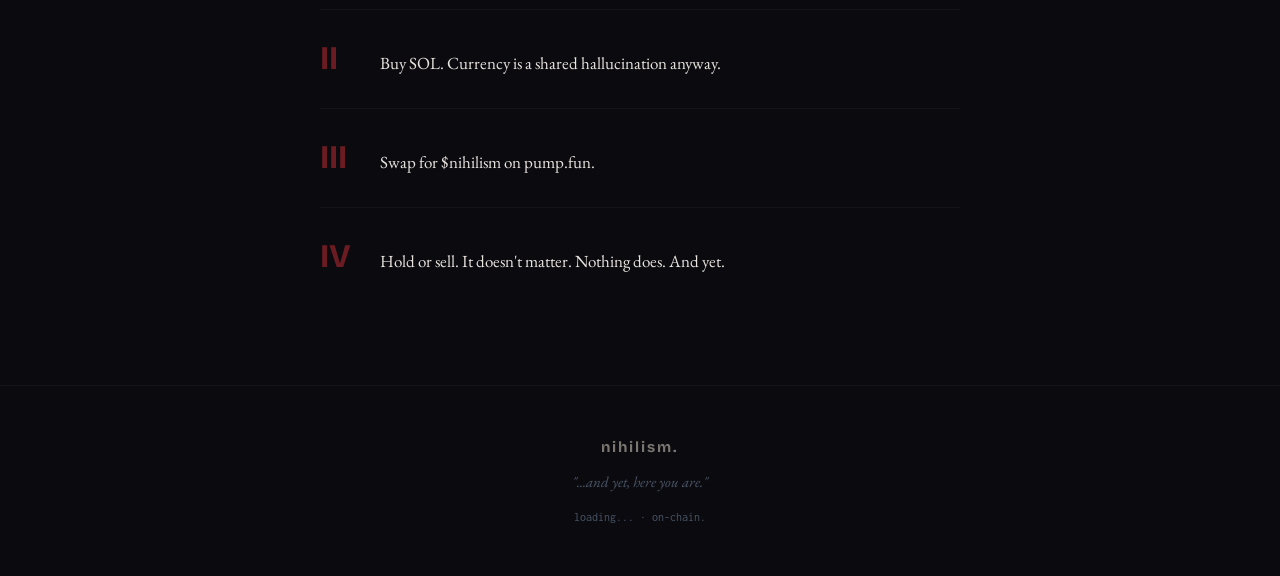
==== commit b850afa3: "Remove SCROLL TO DESCEND from hero Co-Authored-By: Claude Opus 4.6 (1M context) <noreply@anthropic.c" ====
--- a/index.html
+++ b/index.html
@@ -74,7 +74,6 @@
             </div>
         </div>
 
-        <div class="hero__scroll">SCROLL TO DESCEND</div>
     </section>
 
     <!-- II — PHILOSOPHY -->
--- a/style.css
+++ b/style.css
@@ -462,18 +462,18 @@
 
 /* ===== GALLERY ===== */
 .gallery-grid {
-    columns: 3;
-    column-gap: 6px;
+    display: grid;
+    grid-template-columns: repeat(3, 1fr);
+    gap: 6px;
     margin-top: 32px;
 }
 
 .gallery-img {
     width: 100%;
-    margin-bottom: 6px;
+    height: 300px;
     object-fit: cover;
     filter: grayscale(0.7) brightness(0.9);
     transition: filter 0.5s;
-    break-inside: avoid;
 }
 .gallery-img:hover {
     filter: grayscale(0) brightness(1);
@@ -598,7 +598,7 @@
     }
 
     .gallery-grid {
-        columns: 2;
+        grid-template-columns: repeat(2, 1fr);
     }
 
     .column-line { display: none; }
@@ -608,5 +608,5 @@
     .hero__actions { flex-direction: column; align-items: center; }
     .btn { width: 200px; text-align: center; }
     .section { padding: 60px 0; }
-    .gallery-grid { columns: 2; }
+    .gallery-grid { grid-template-columns: repeat(2, 1fr); }
 }
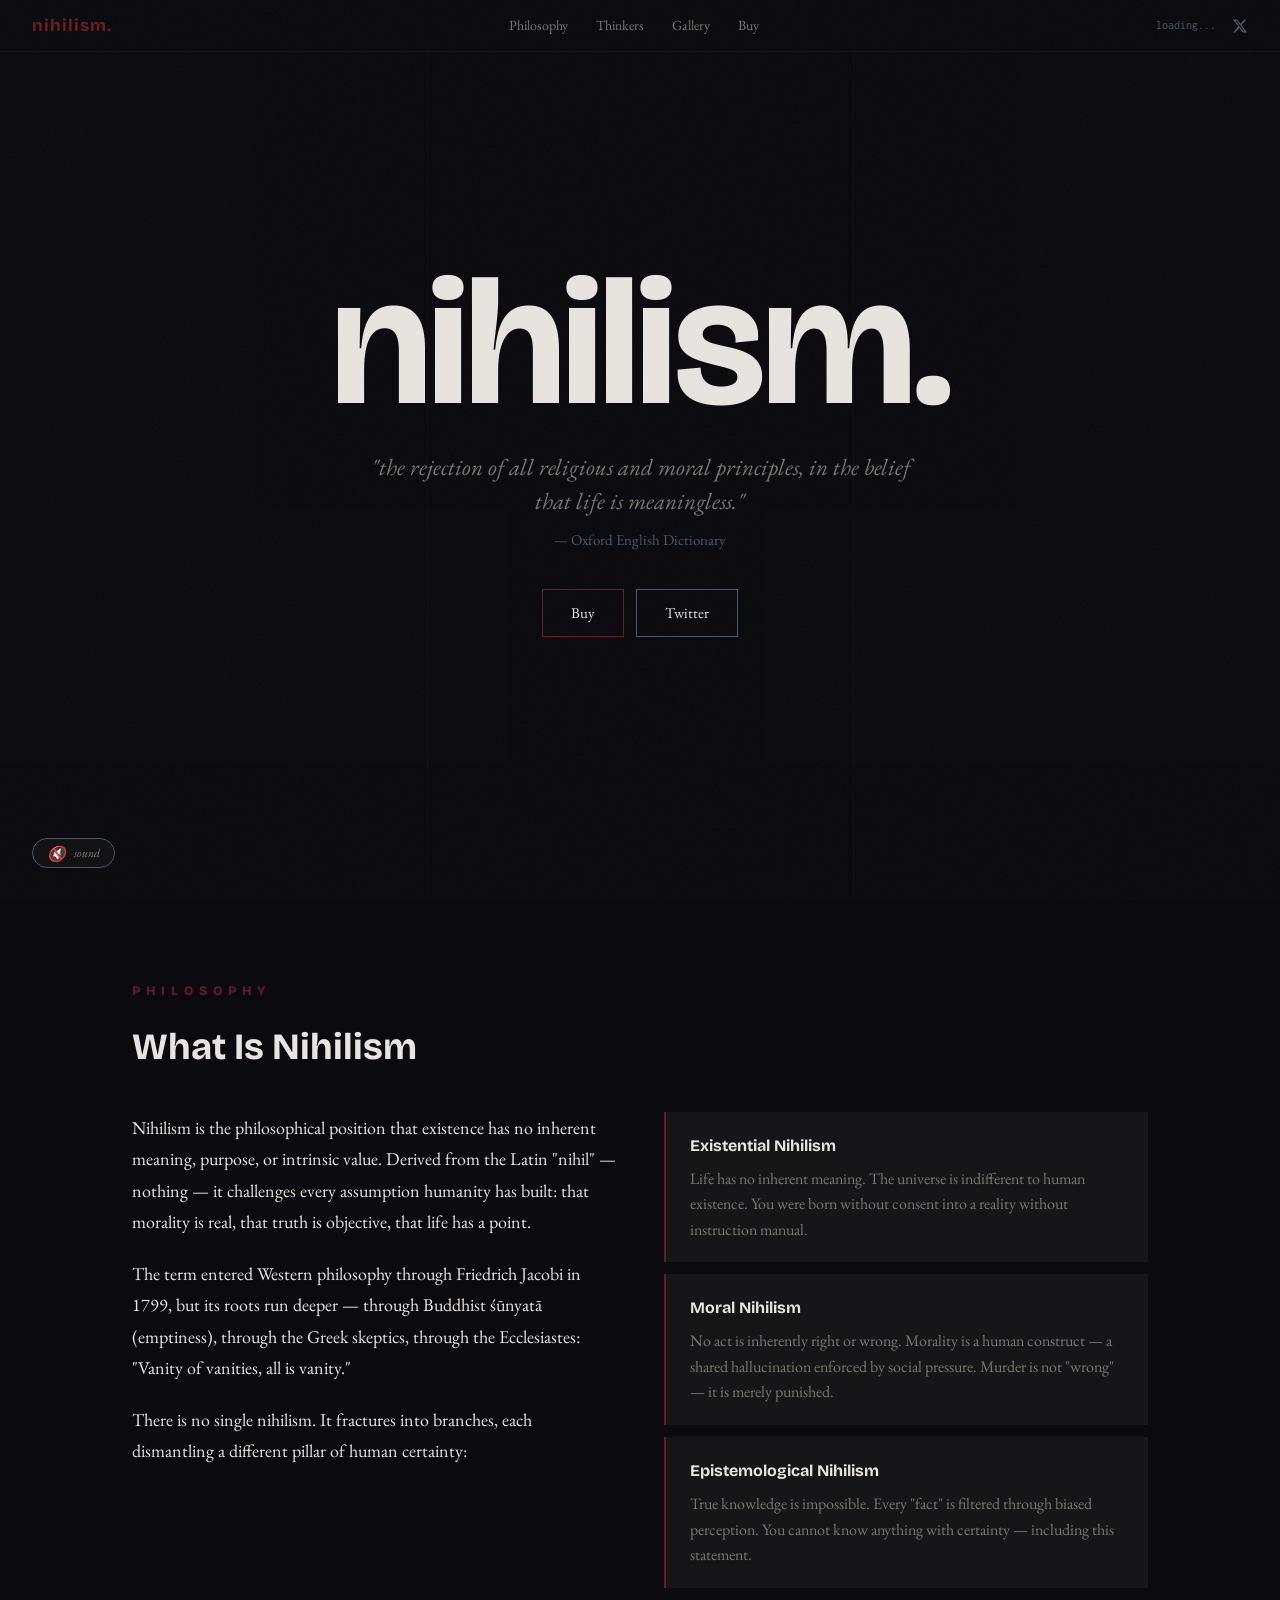
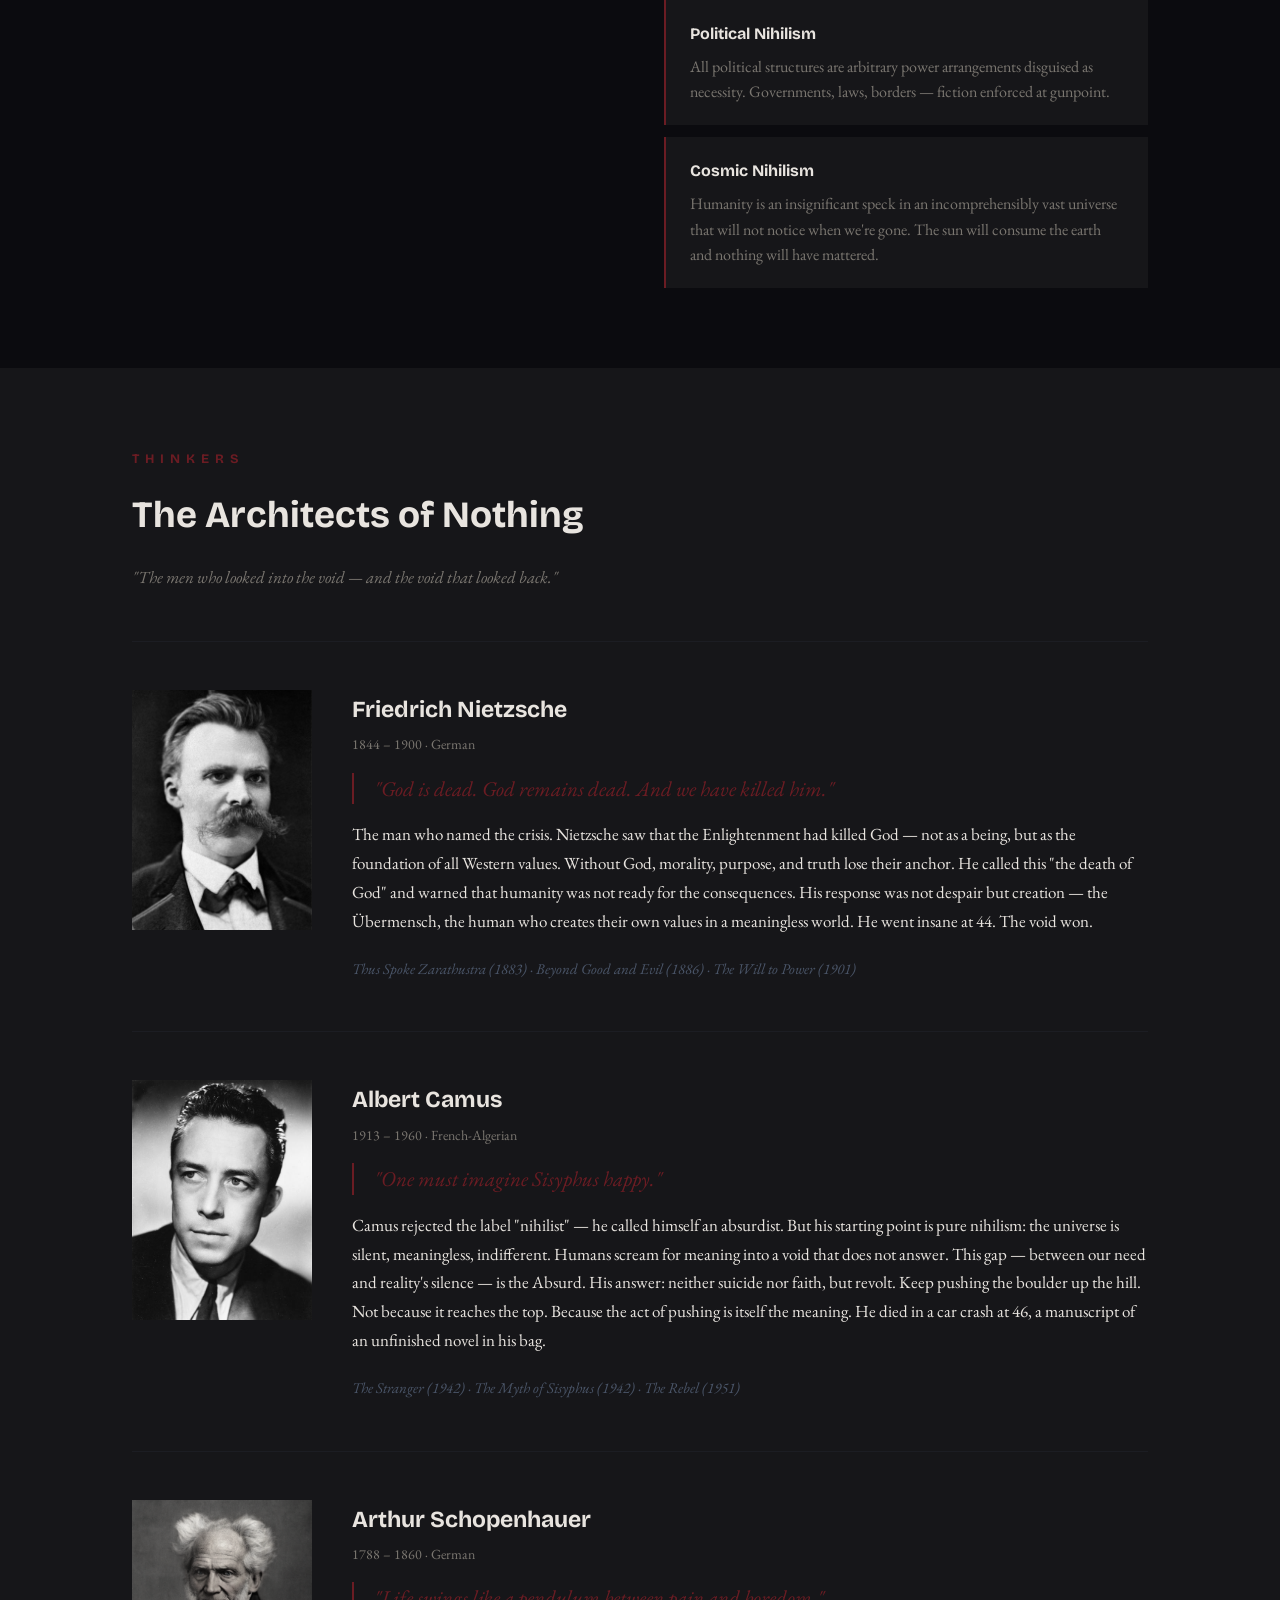
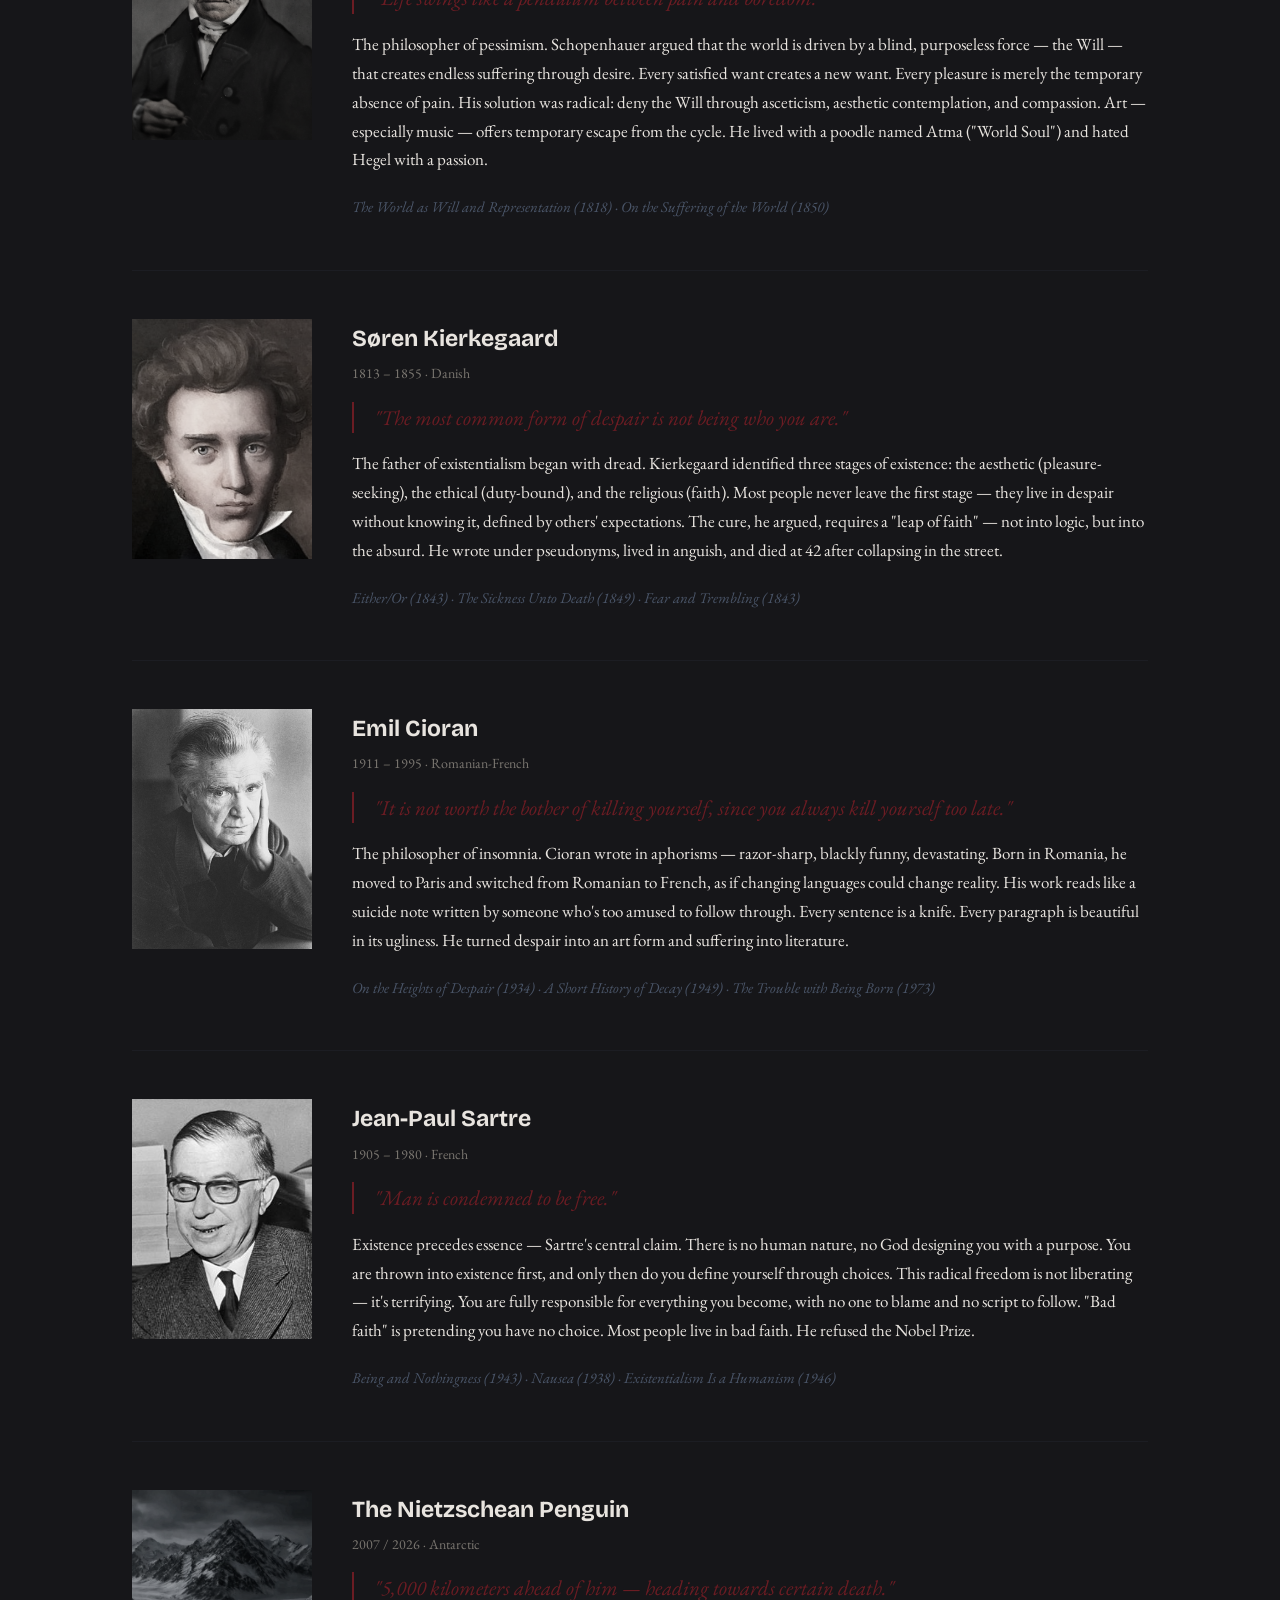
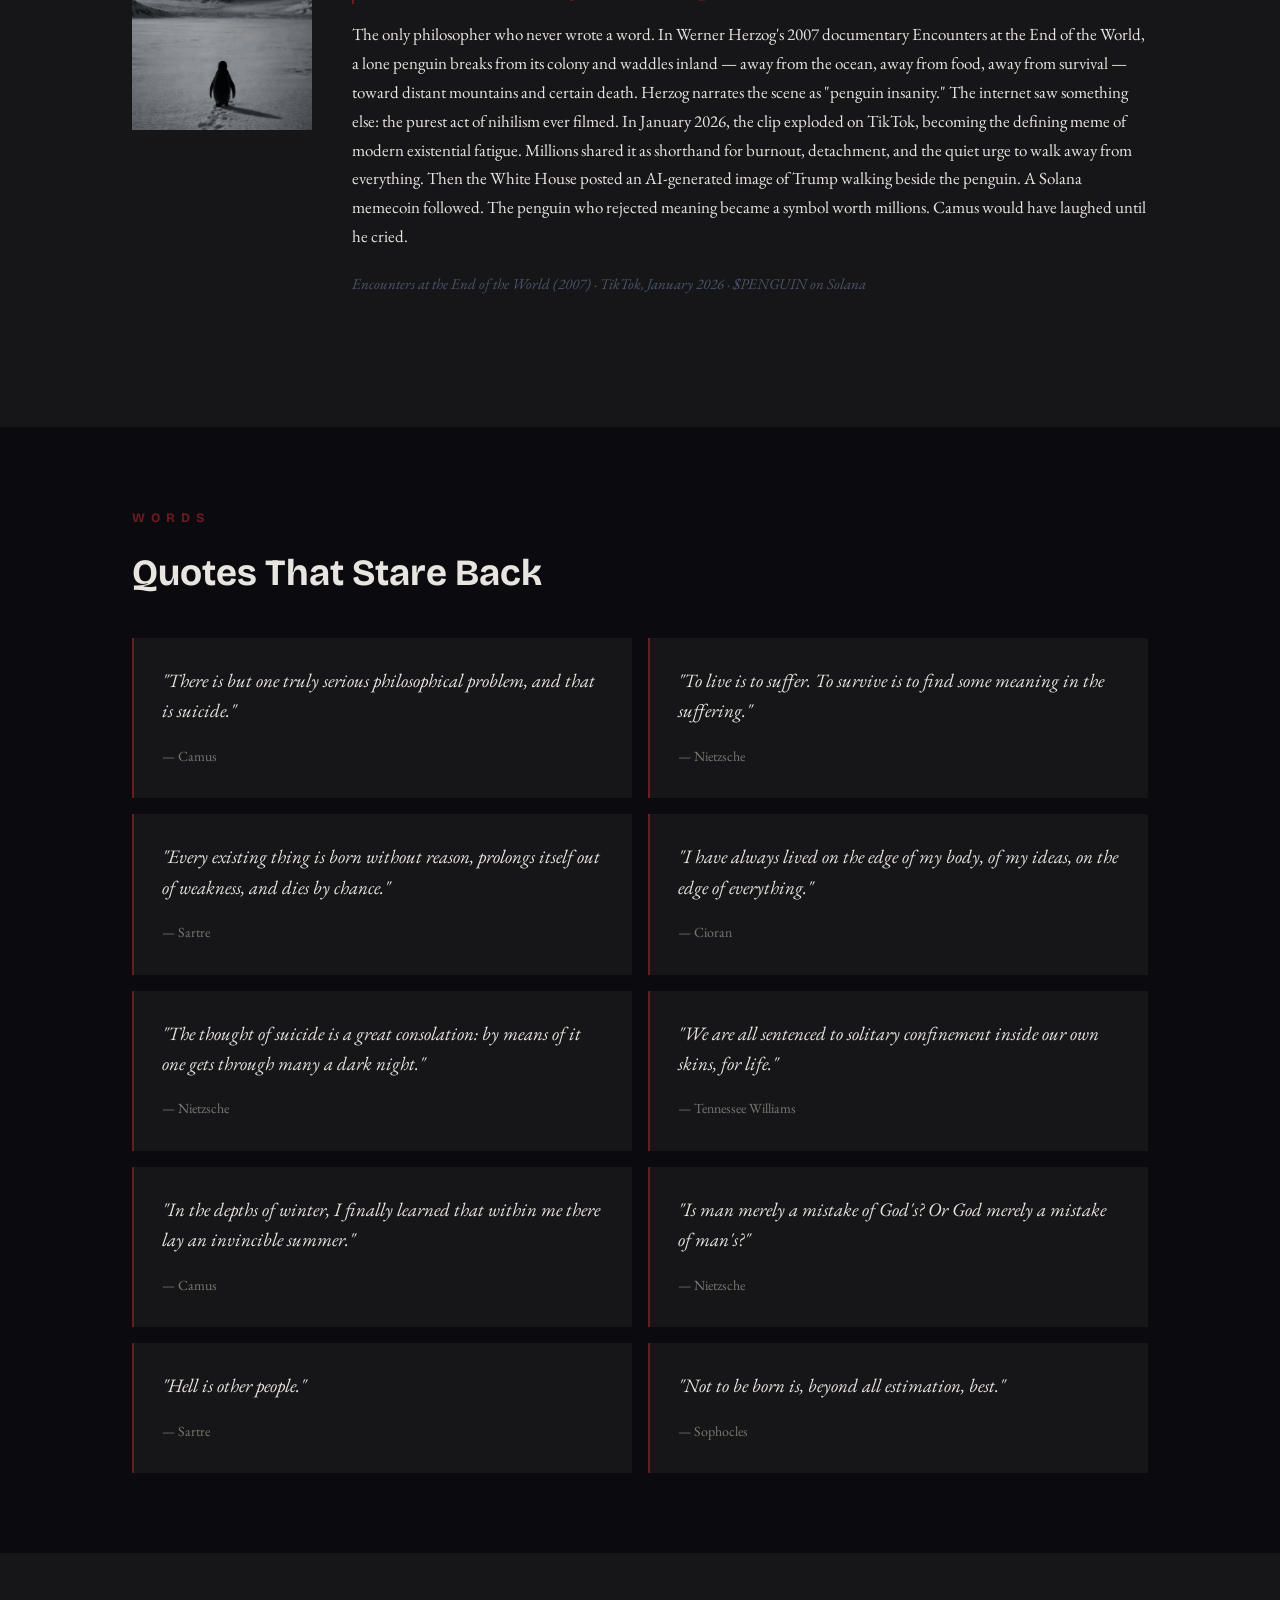
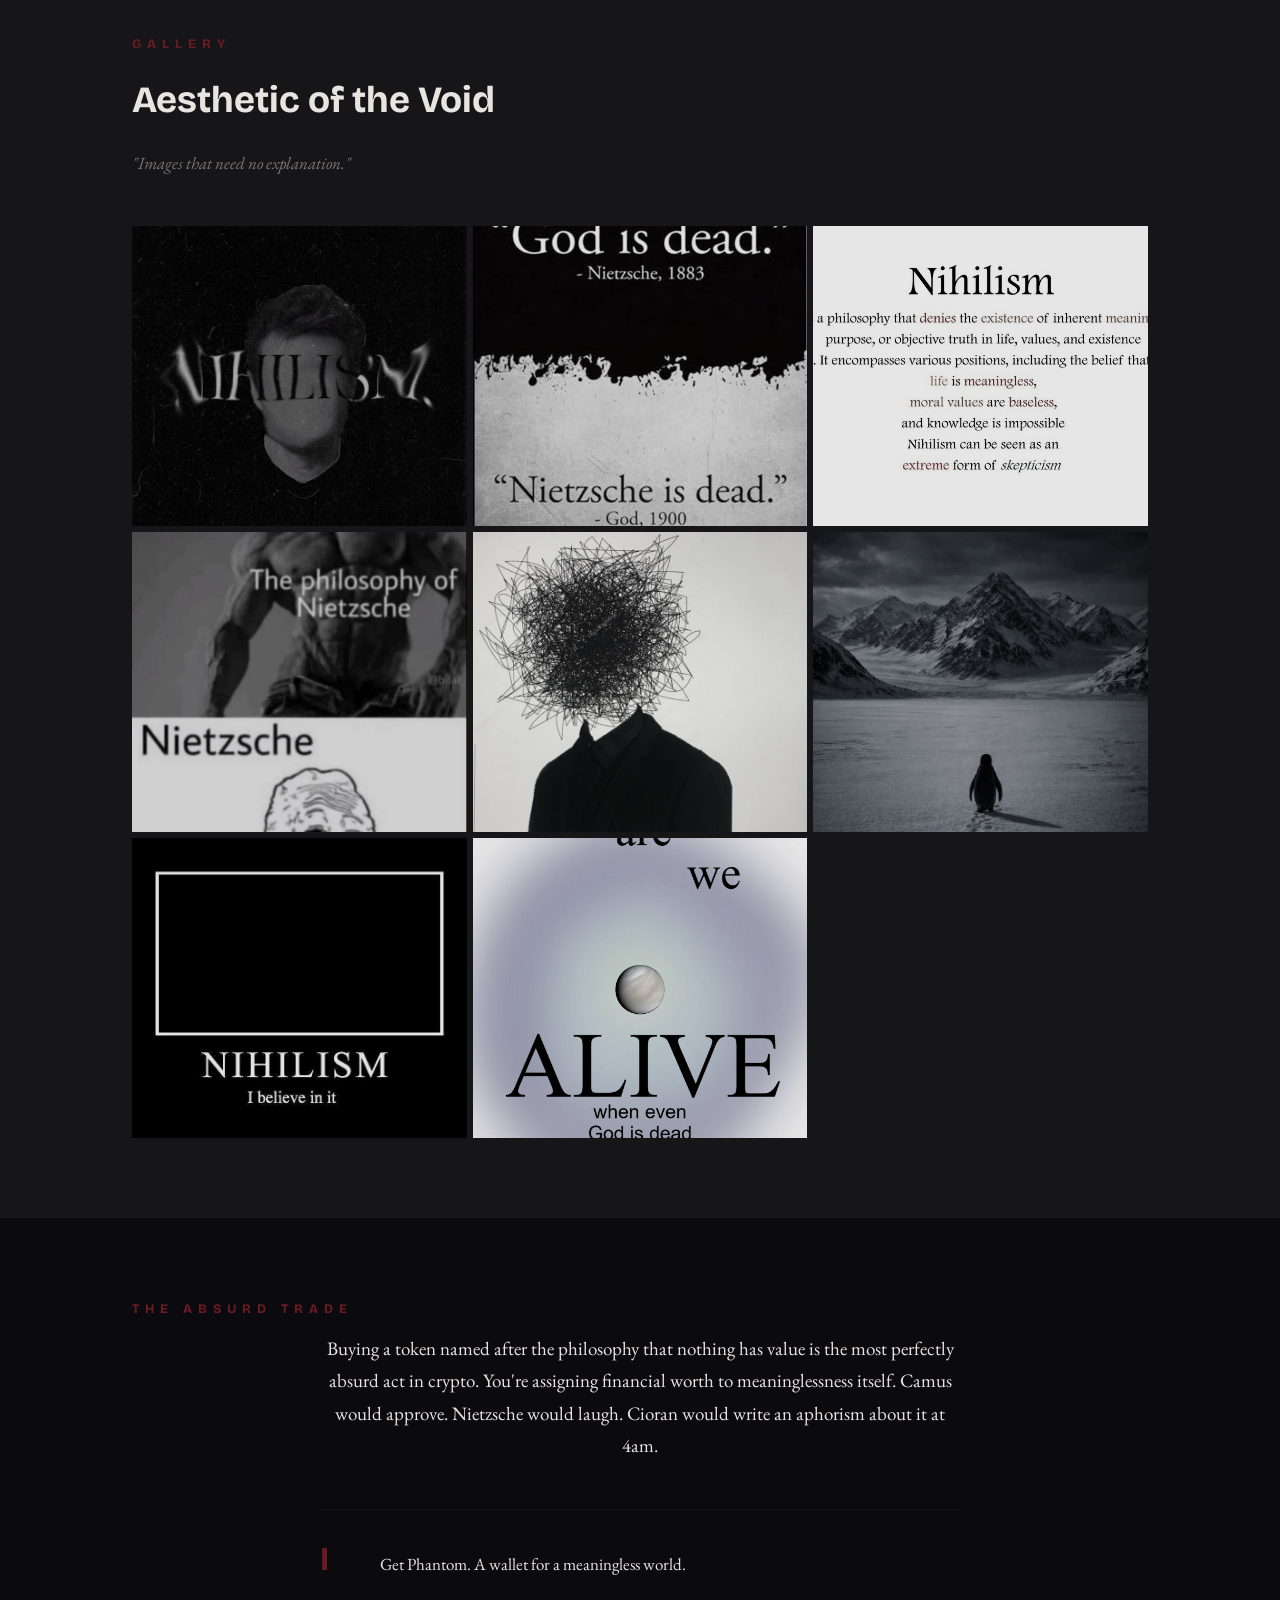
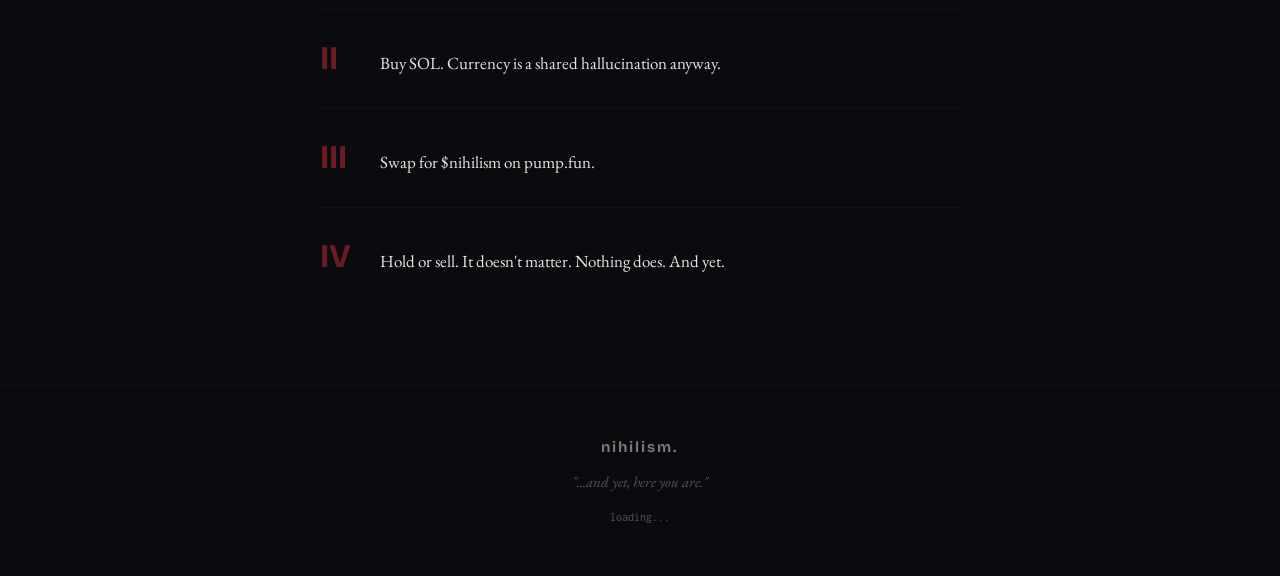
==== commit 6a5865e1: "Replace Community with Twitter (X icon), remove on-chain Co-Authored-By: Claude Opus 4.6 (1M context" ====
--- a/index.html
+++ b/index.html
@@ -39,14 +39,9 @@
         </div>
         <div class="nav__right">
             <span class="nav__ca" id="nav-ca" title="Copy contract address">loading...</span>
-            <a href="#" class="nav__community" id="nav-community" target="_blank" rel="noopener" aria-label="Community">
-                <svg width="20" height="16" viewBox="0 0 20 16" fill="none" xmlns="http://www.w3.org/2000/svg">
-                    <circle cx="4" cy="6" r="2.5" stroke="currentColor" stroke-width="1.2"/>
-                    <circle cx="10" cy="4" r="2.5" stroke="currentColor" stroke-width="1.2"/>
-                    <circle cx="16" cy="6" r="2.5" stroke="currentColor" stroke-width="1.2"/>
-                    <path d="M0 14c0-2.2 1.8-4 4-4s4 1.8 4 4" stroke="currentColor" stroke-width="1.2" fill="none"/>
-                    <path d="M6 12c0-2.2 1.8-4 4-4s4 1.8 4 4" stroke="currentColor" stroke-width="1.2" fill="none"/>
-                    <path d="M12 14c0-2.2 1.8-4 4-4s4 1.8 4 4" stroke="currentColor" stroke-width="1.2" fill="none"/>
+            <a href="#" class="nav__community" id="nav-community" target="_blank" rel="noopener" aria-label="Twitter">
+                <svg width="16" height="16" viewBox="0 0 24 24" fill="currentColor" xmlns="http://www.w3.org/2000/svg">
+                    <path d="M18.244 2.25h3.308l-7.227 8.26 8.502 11.24H16.17l-5.214-6.817L4.99 21.75H1.68l7.73-8.835L1.254 2.25H8.08l4.713 6.231zm-1.161 17.52h1.833L7.084 4.126H5.117z"/>
                 </svg>
             </a>
         </div>
@@ -70,7 +65,7 @@
             <p class="hero__source">— Oxford English Dictionary</p>
             <div class="hero__actions">
                 <a href="#" class="btn btn--primary" id="btn-buy">Buy</a>
-                <a href="#" class="btn btn--secondary" id="btn-community" target="_blank" rel="noopener">Community</a>
+                <a href="#" class="btn btn--secondary" id="btn-community" target="_blank" rel="noopener">Twitter</a>
             </div>
         </div>
 
@@ -313,7 +308,7 @@
     <footer class="footer">
         <div class="footer__brand">nihilism.</div>
         <p class="footer__quote">"...and yet, here you are."</p>
-        <p class="footer__ca"><span class="footer__ca-text" id="footer-ca">loading...</span> · on-chain.</p>
+        <p class="footer__ca"><span class="footer__ca-text" id="footer-ca">loading...</span></p>
     </footer>
 
     <script src="script.js"></script>
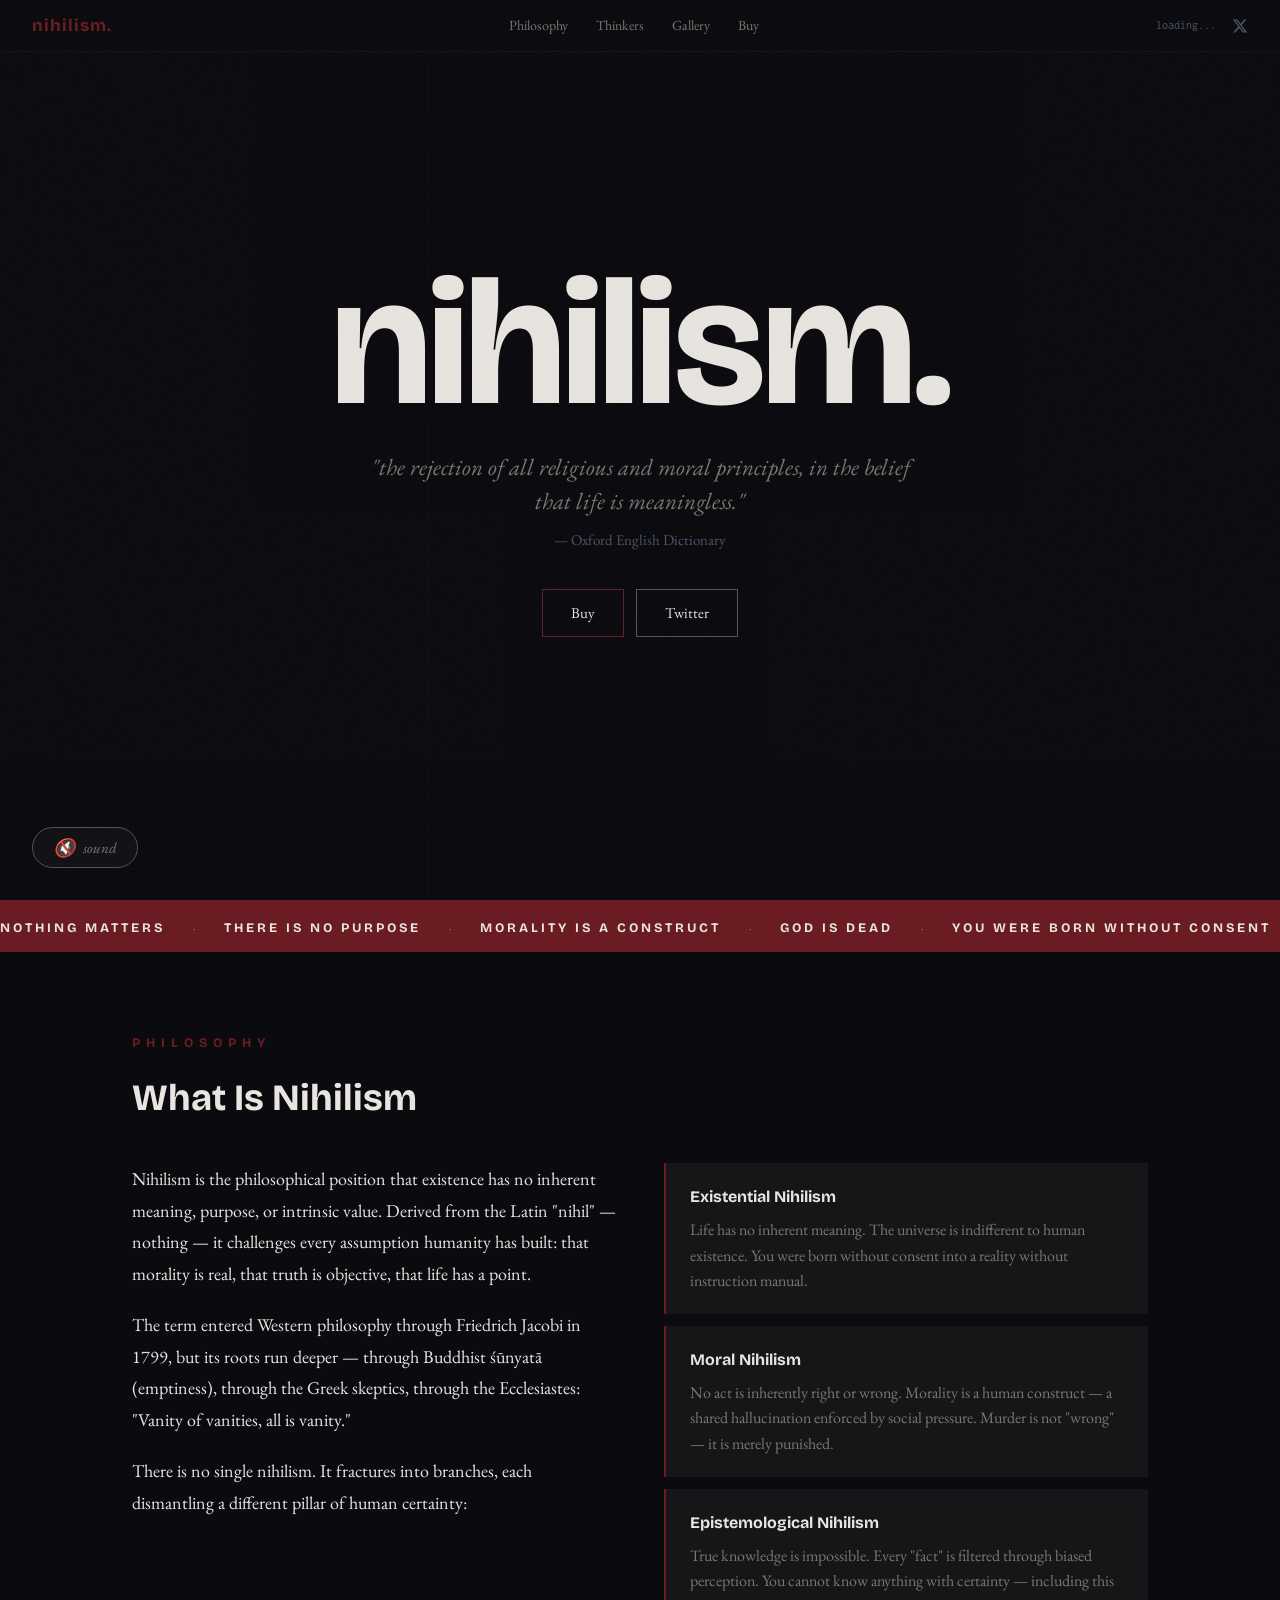
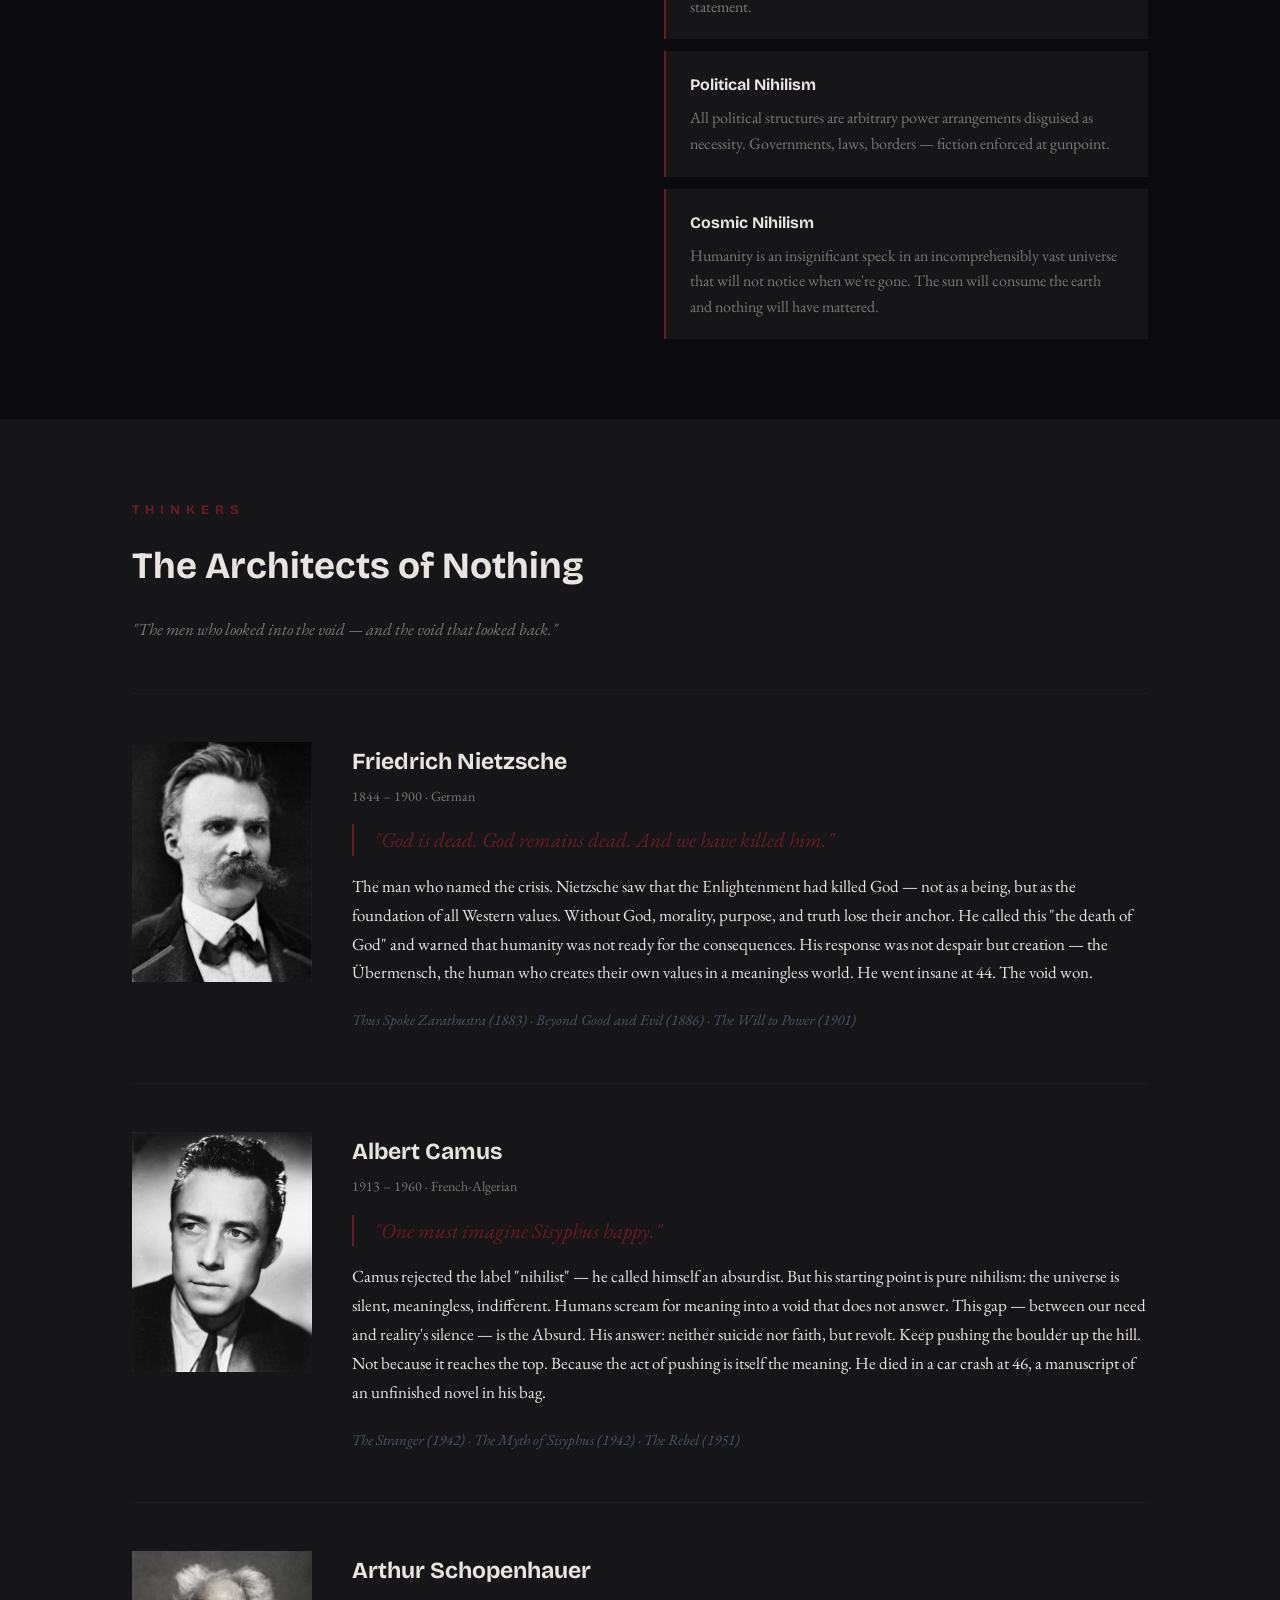
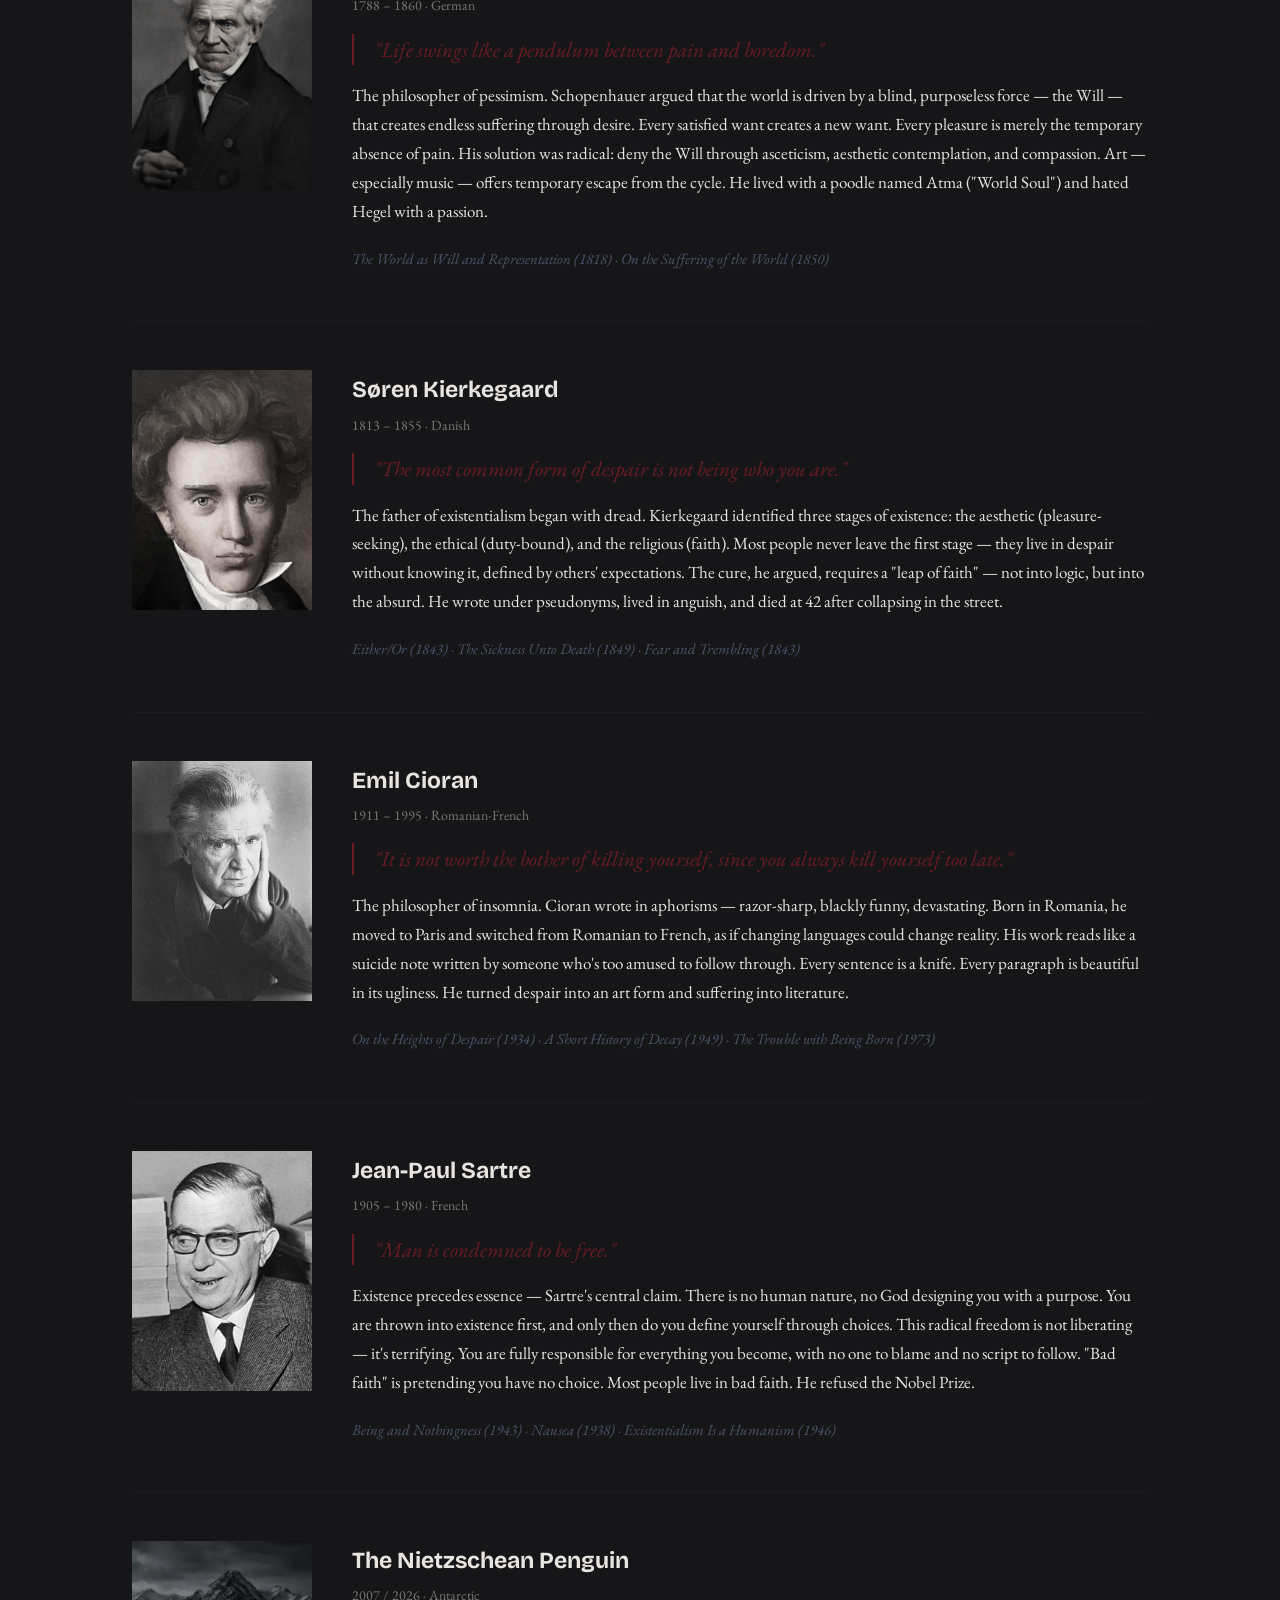
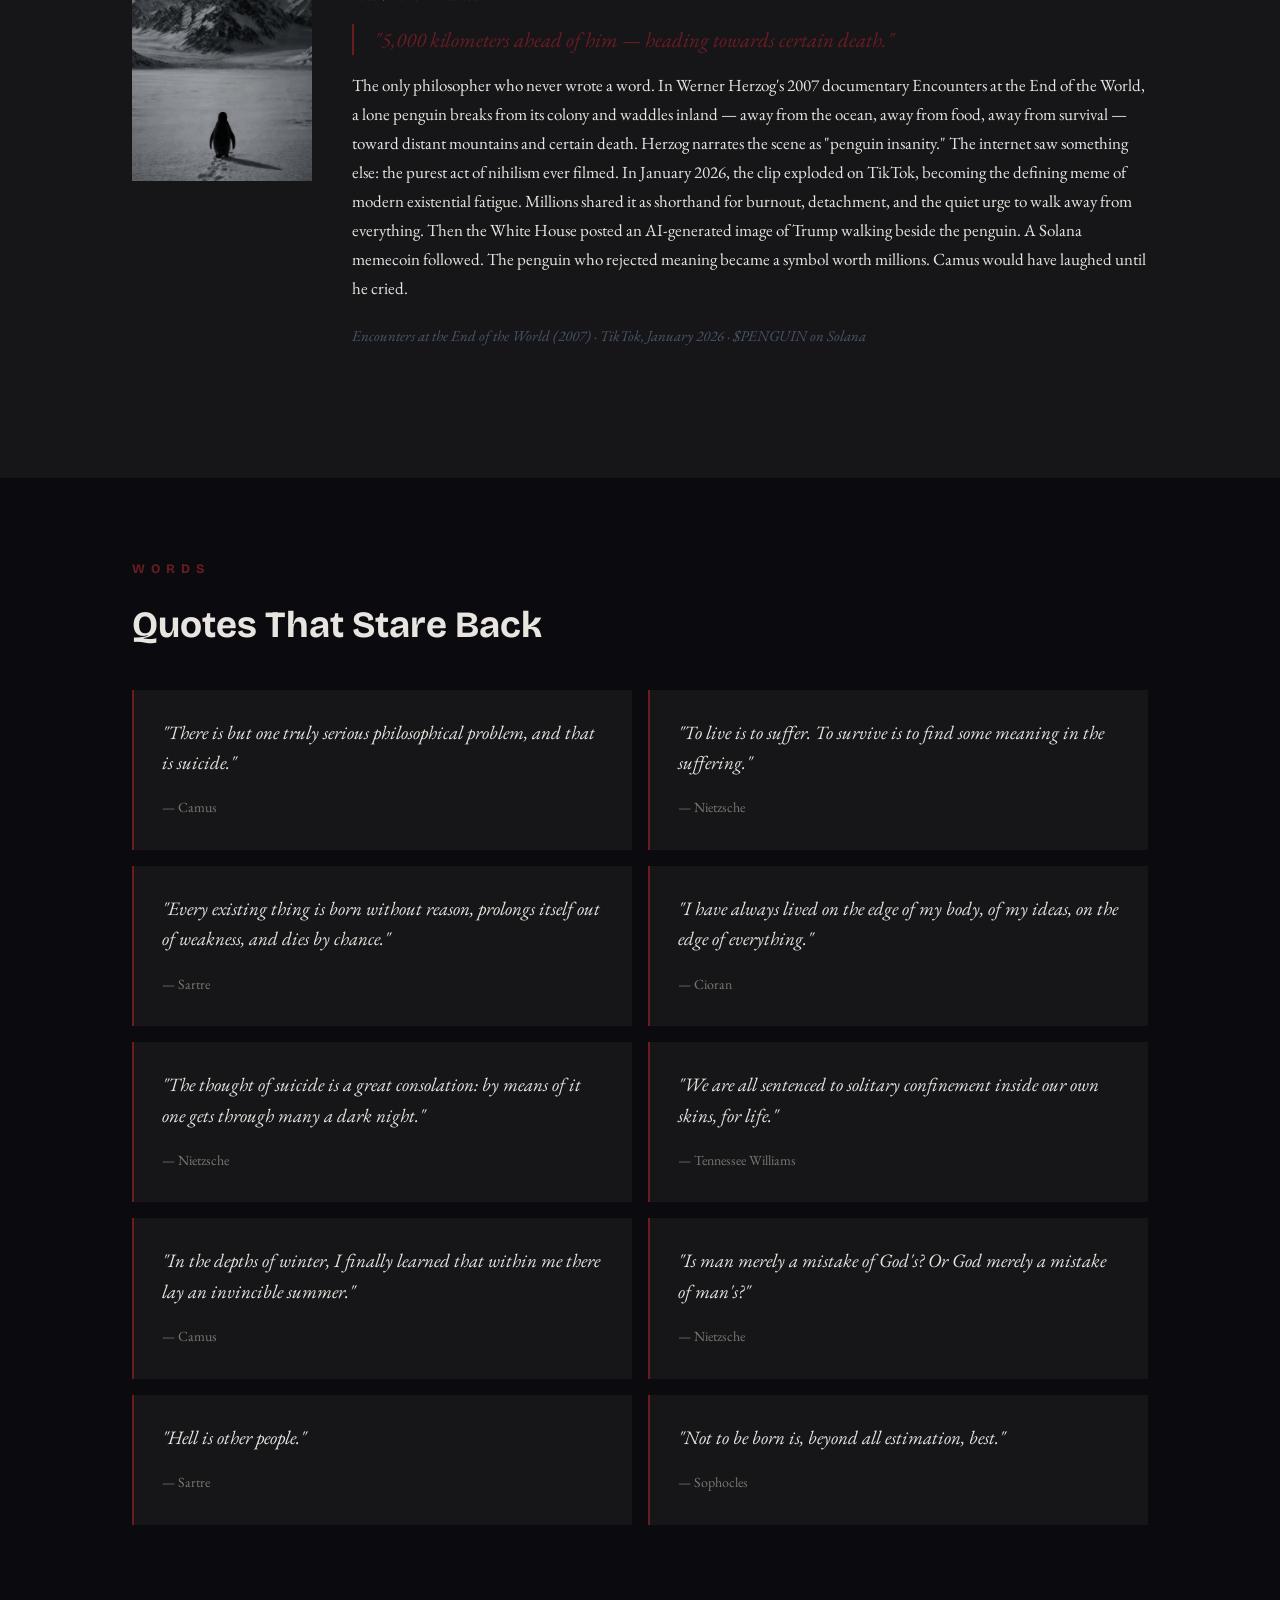
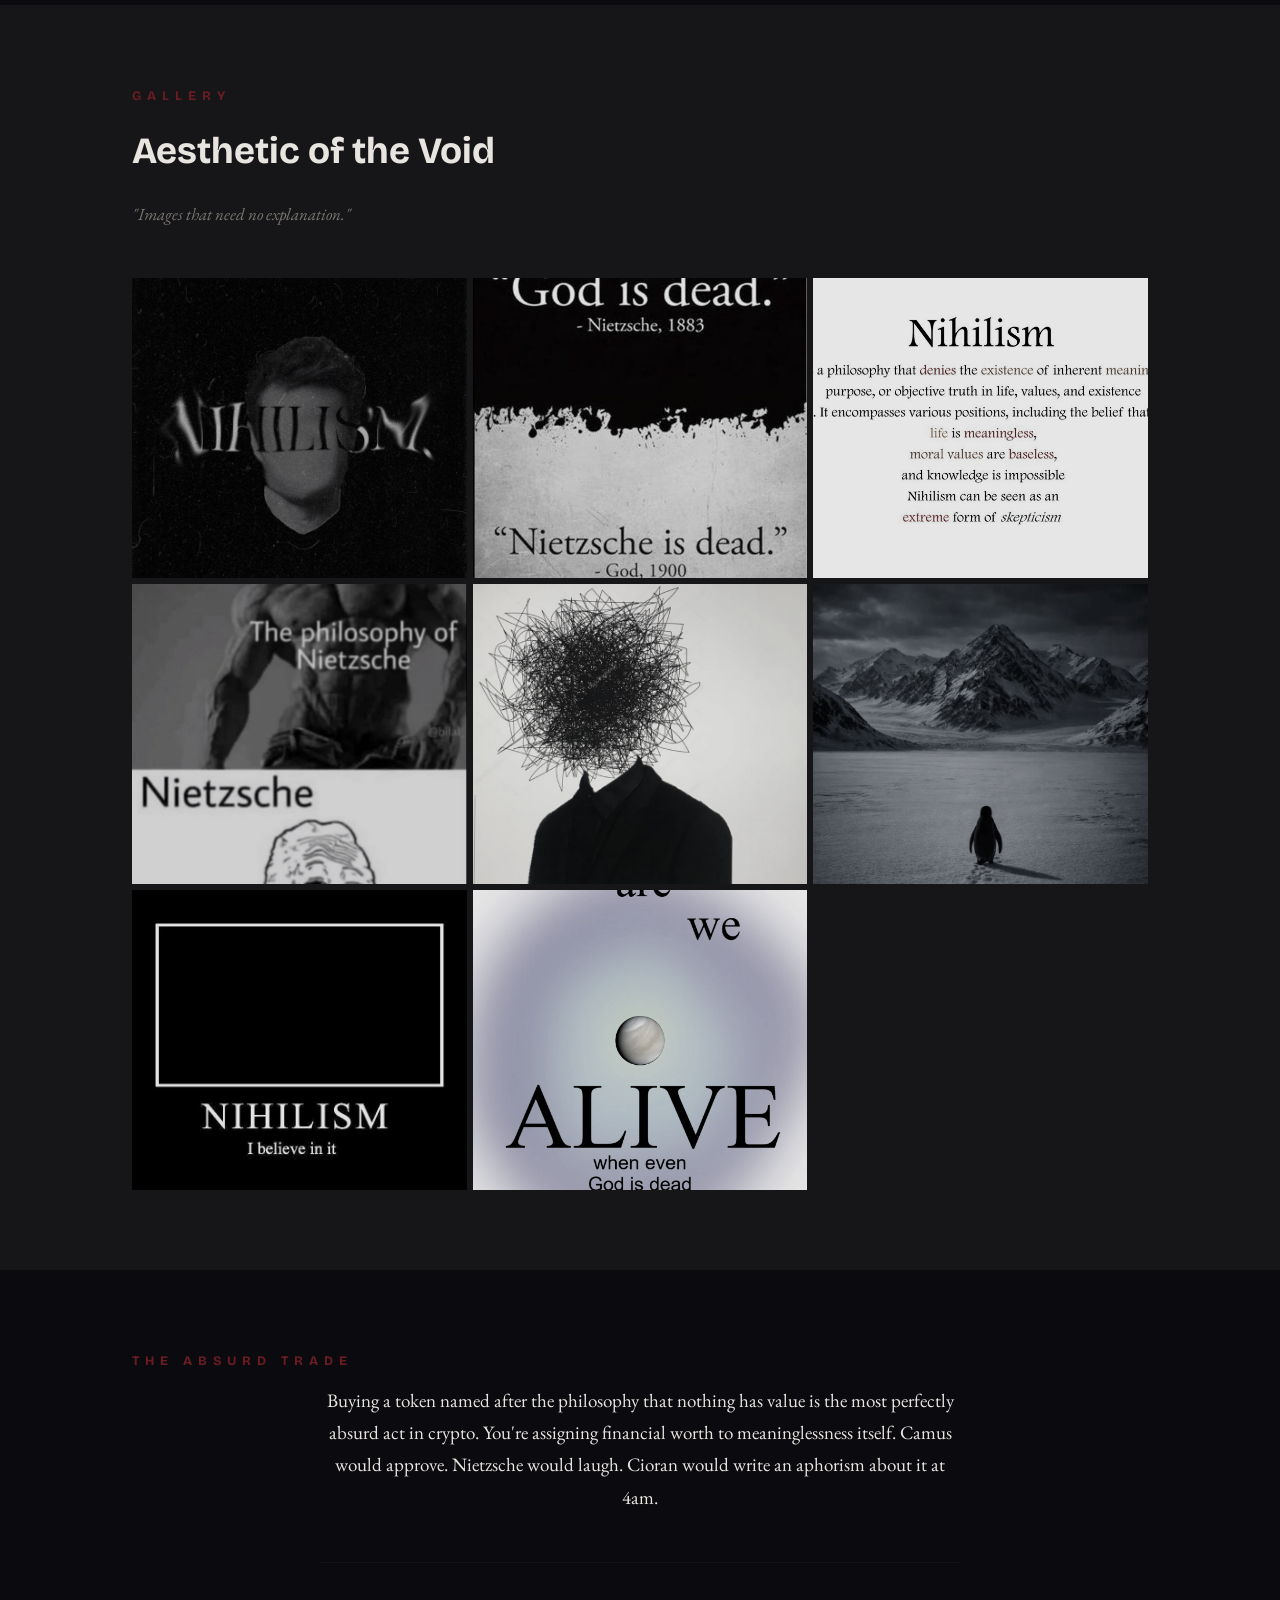
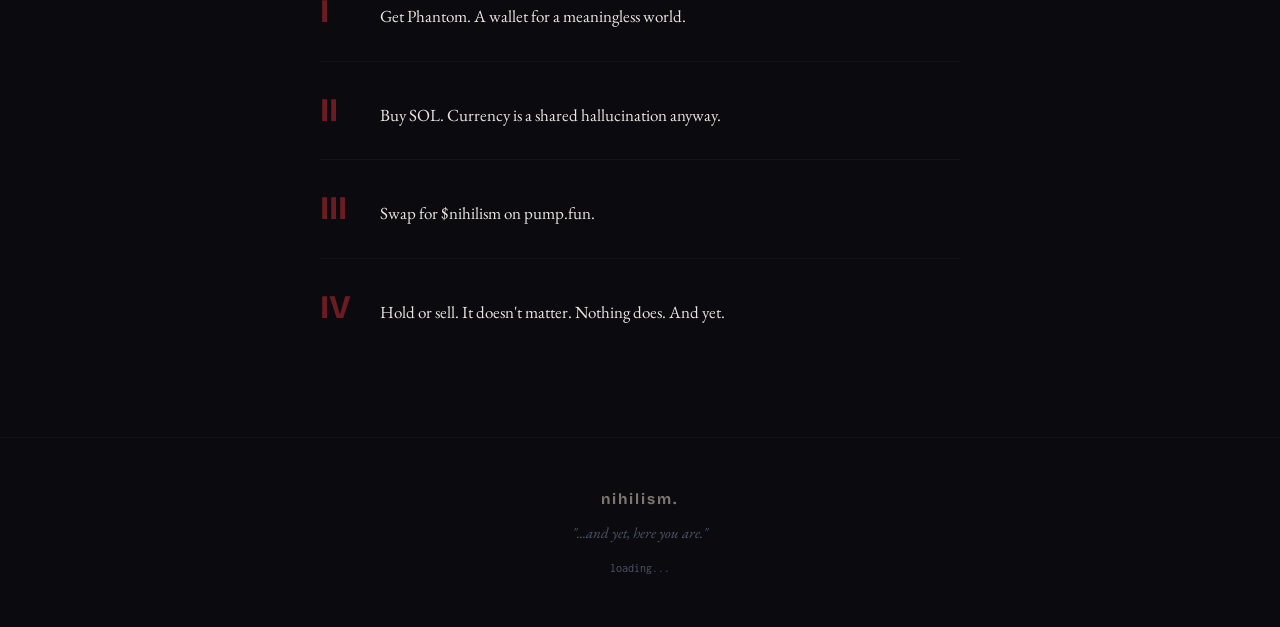
==== commit cfb5e1f2: "Add nihilistic ticker marquee between hero and philosophy Scrolling banner with philosophical maxims" ====
--- a/index.html
+++ b/index.html
@@ -71,6 +71,72 @@
 
     </section>
 
+    <!-- TICKER -->
+    <div class="ticker">
+        <div class="ticker__track">
+            <span class="ticker__item">NOTHING MATTERS</span>
+            <span class="ticker__sep">·</span>
+            <span class="ticker__item">THERE IS NO PURPOSE</span>
+            <span class="ticker__sep">·</span>
+            <span class="ticker__item">MORALITY IS A CONSTRUCT</span>
+            <span class="ticker__sep">·</span>
+            <span class="ticker__item">GOD IS DEAD</span>
+            <span class="ticker__sep">·</span>
+            <span class="ticker__item">YOU WERE BORN WITHOUT CONSENT</span>
+            <span class="ticker__sep">·</span>
+            <span class="ticker__item">THE UNIVERSE IS INDIFFERENT</span>
+            <span class="ticker__sep">·</span>
+            <span class="ticker__item">TRUTH IS UNKNOWABLE</span>
+            <span class="ticker__sep">·</span>
+            <span class="ticker__item">ALL VALUES ARE BASELESS</span>
+            <span class="ticker__sep">·</span>
+            <span class="ticker__item">EXISTENCE PRECEDES ESSENCE</span>
+            <span class="ticker__sep">·</span>
+            <span class="ticker__item">EMBRACE THE ABSURD</span>
+            <span class="ticker__sep">·</span>
+            <span class="ticker__item">MEANING IS NOT FOUND BUT CREATED</span>
+            <span class="ticker__sep">·</span>
+            <span class="ticker__item">THERE ARE NO FACTS ONLY INTERPRETATIONS</span>
+            <span class="ticker__sep">·</span>
+            <span class="ticker__item">SUFFERING IS THE ONLY CERTAINTY</span>
+            <span class="ticker__sep">·</span>
+            <span class="ticker__item">FREE WILL IS AN ILLUSION</span>
+            <span class="ticker__sep">·</span>
+            <span class="ticker__item">THE VOID DOES NOT CARE</span>
+            <span class="ticker__sep">·</span>
+            <span class="ticker__item">NOTHING MATTERS</span>
+            <span class="ticker__sep">·</span>
+            <span class="ticker__item">THERE IS NO PURPOSE</span>
+            <span class="ticker__sep">·</span>
+            <span class="ticker__item">MORALITY IS A CONSTRUCT</span>
+            <span class="ticker__sep">·</span>
+            <span class="ticker__item">GOD IS DEAD</span>
+            <span class="ticker__sep">·</span>
+            <span class="ticker__item">YOU WERE BORN WITHOUT CONSENT</span>
+            <span class="ticker__sep">·</span>
+            <span class="ticker__item">THE UNIVERSE IS INDIFFERENT</span>
+            <span class="ticker__sep">·</span>
+            <span class="ticker__item">TRUTH IS UNKNOWABLE</span>
+            <span class="ticker__sep">·</span>
+            <span class="ticker__item">ALL VALUES ARE BASELESS</span>
+            <span class="ticker__sep">·</span>
+            <span class="ticker__item">EXISTENCE PRECEDES ESSENCE</span>
+            <span class="ticker__sep">·</span>
+            <span class="ticker__item">EMBRACE THE ABSURD</span>
+            <span class="ticker__sep">·</span>
+            <span class="ticker__item">MEANING IS NOT FOUND BUT CREATED</span>
+            <span class="ticker__sep">·</span>
+            <span class="ticker__item">THERE ARE NO FACTS ONLY INTERPRETATIONS</span>
+            <span class="ticker__sep">·</span>
+            <span class="ticker__item">SUFFERING IS THE ONLY CERTAINTY</span>
+            <span class="ticker__sep">·</span>
+            <span class="ticker__item">FREE WILL IS AN ILLUSION</span>
+            <span class="ticker__sep">·</span>
+            <span class="ticker__item">THE VOID DOES NOT CARE</span>
+            <span class="ticker__sep">·</span>
+        </div>
+    </div>
+
     <!-- II — PHILOSOPHY -->
     <section class="section section--obsidian" id="philosophy">
         <div class="section__container">
--- a/style.css
+++ b/style.css
@@ -263,7 +263,7 @@
     display: flex;
     align-items: center;
     gap: 8px;
-    padding: 6px 14px;
+    padding: 10px 20px;
     border: 1px solid var(--steel);
     border-radius: 999px;
     background: rgba(22, 22, 25, 0.6);
@@ -273,11 +273,44 @@
     color: var(--ash);
     font-family: var(--font-body);
     font-style: italic;
-    font-size: 12px;
+    font-size: 15px;
     transition: border-color 0.3s;
 }
 .sound-btn:hover { border-color: var(--marble); }
-.sound-btn__icon { font-size: 15px; line-height: 1; }
+.sound-btn__icon { font-size: 18px; line-height: 1; }
+
+/* ===== TICKER ===== */
+.ticker {
+    width: 100%;
+    overflow: hidden;
+    background: var(--blood);
+    padding: 10px 0;
+    white-space: nowrap;
+}
+
+.ticker__track {
+    display: inline-block;
+    animation: ticker-scroll 60s linear infinite;
+}
+
+.ticker__item {
+    font-family: var(--font-display);
+    font-weight: 700;
+    font-size: 13px;
+    color: var(--marble);
+    letter-spacing: 3px;
+}
+
+.ticker__sep {
+    font-size: 13px;
+    color: rgba(232, 228, 223, 0.4);
+    margin: 0 24px;
+}
+
+@keyframes ticker-scroll {
+    0% { transform: translateX(0); }
+    100% { transform: translateX(-50%); }
+}
 
 /* ===== SECTIONS ===== */
 .section {
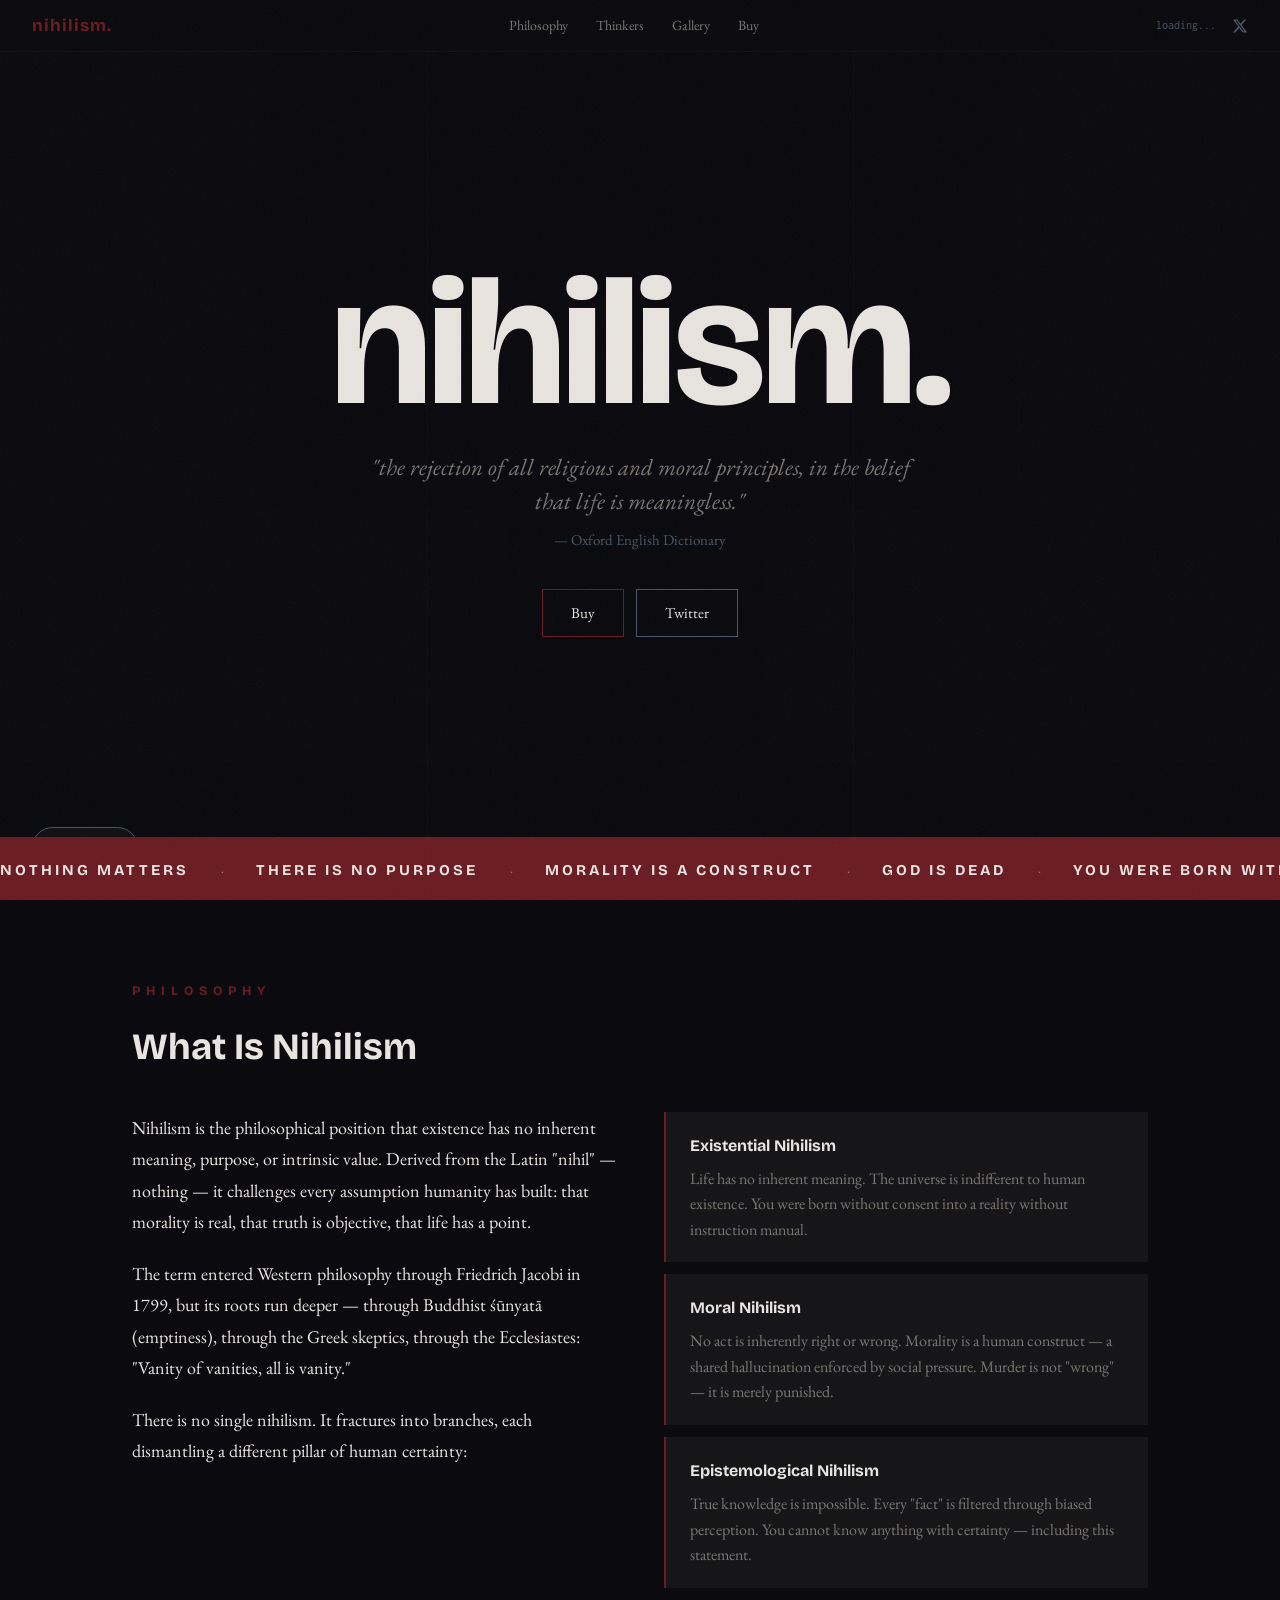
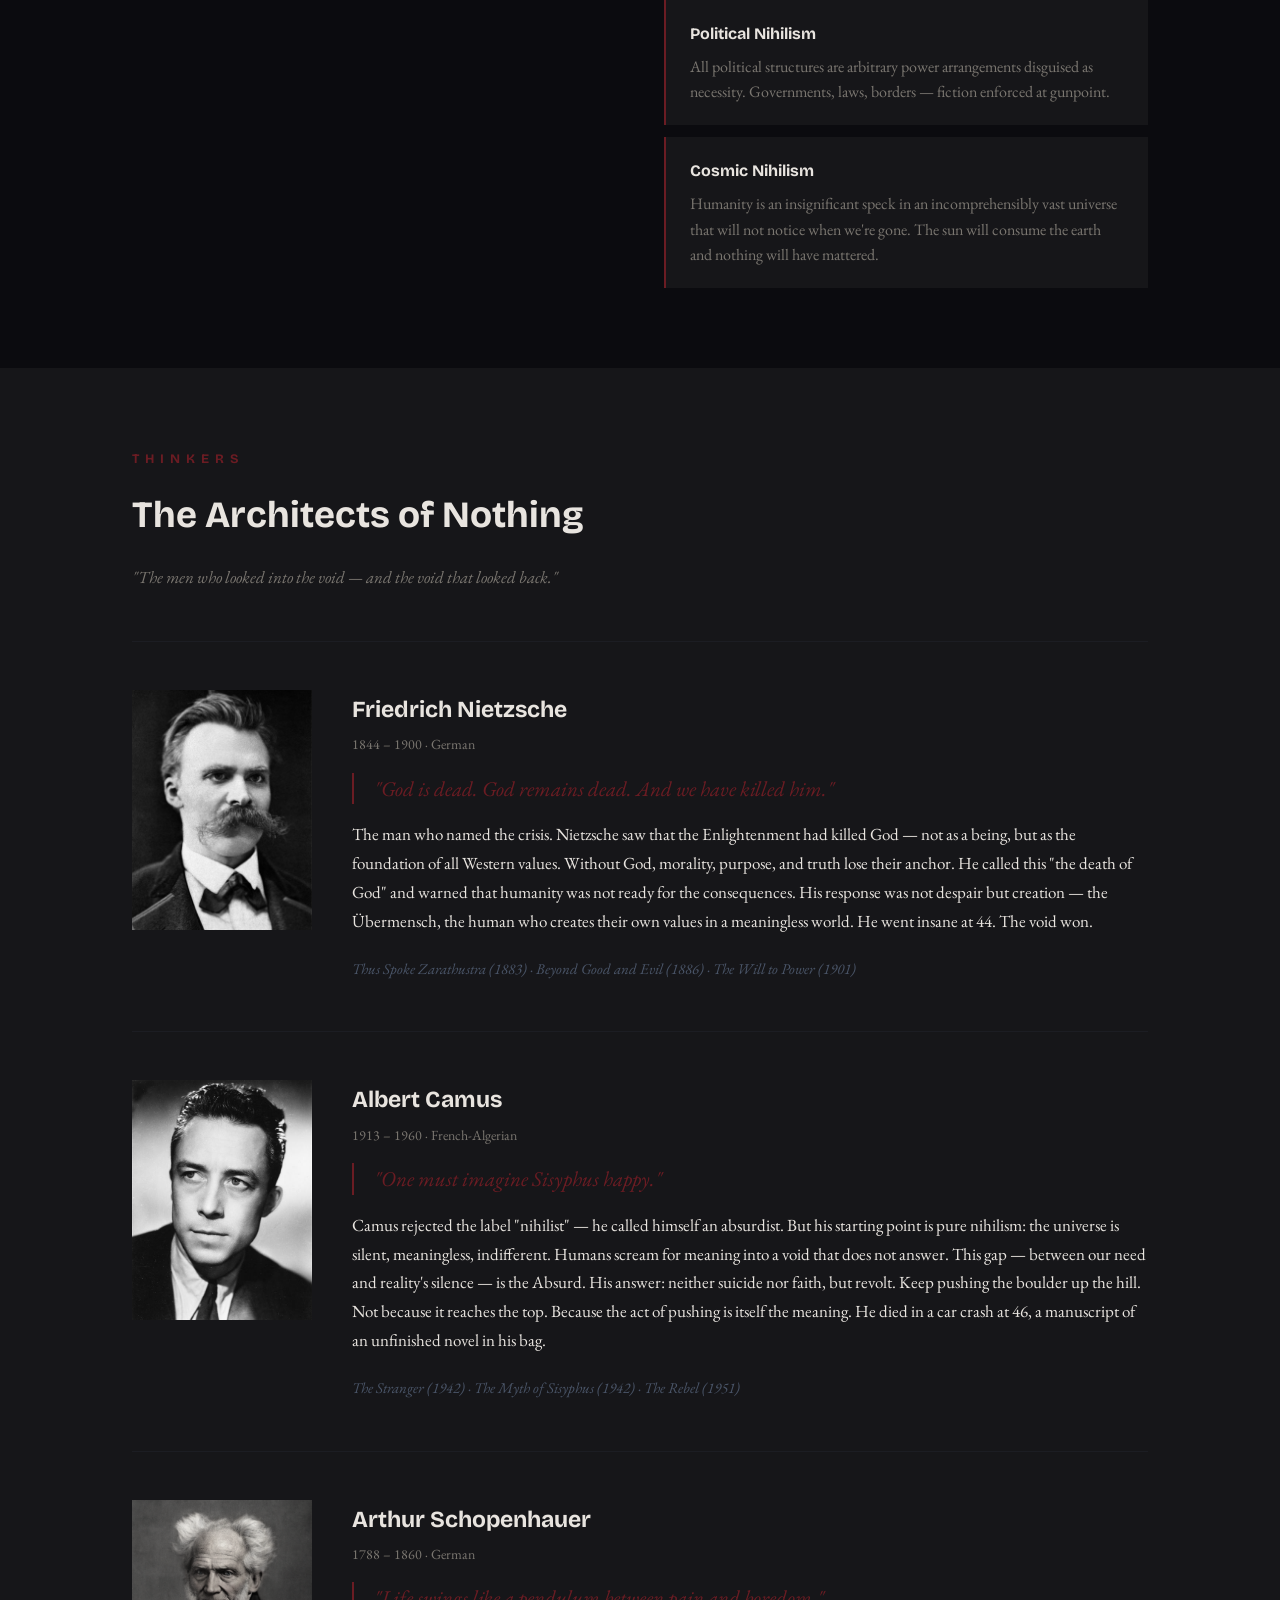
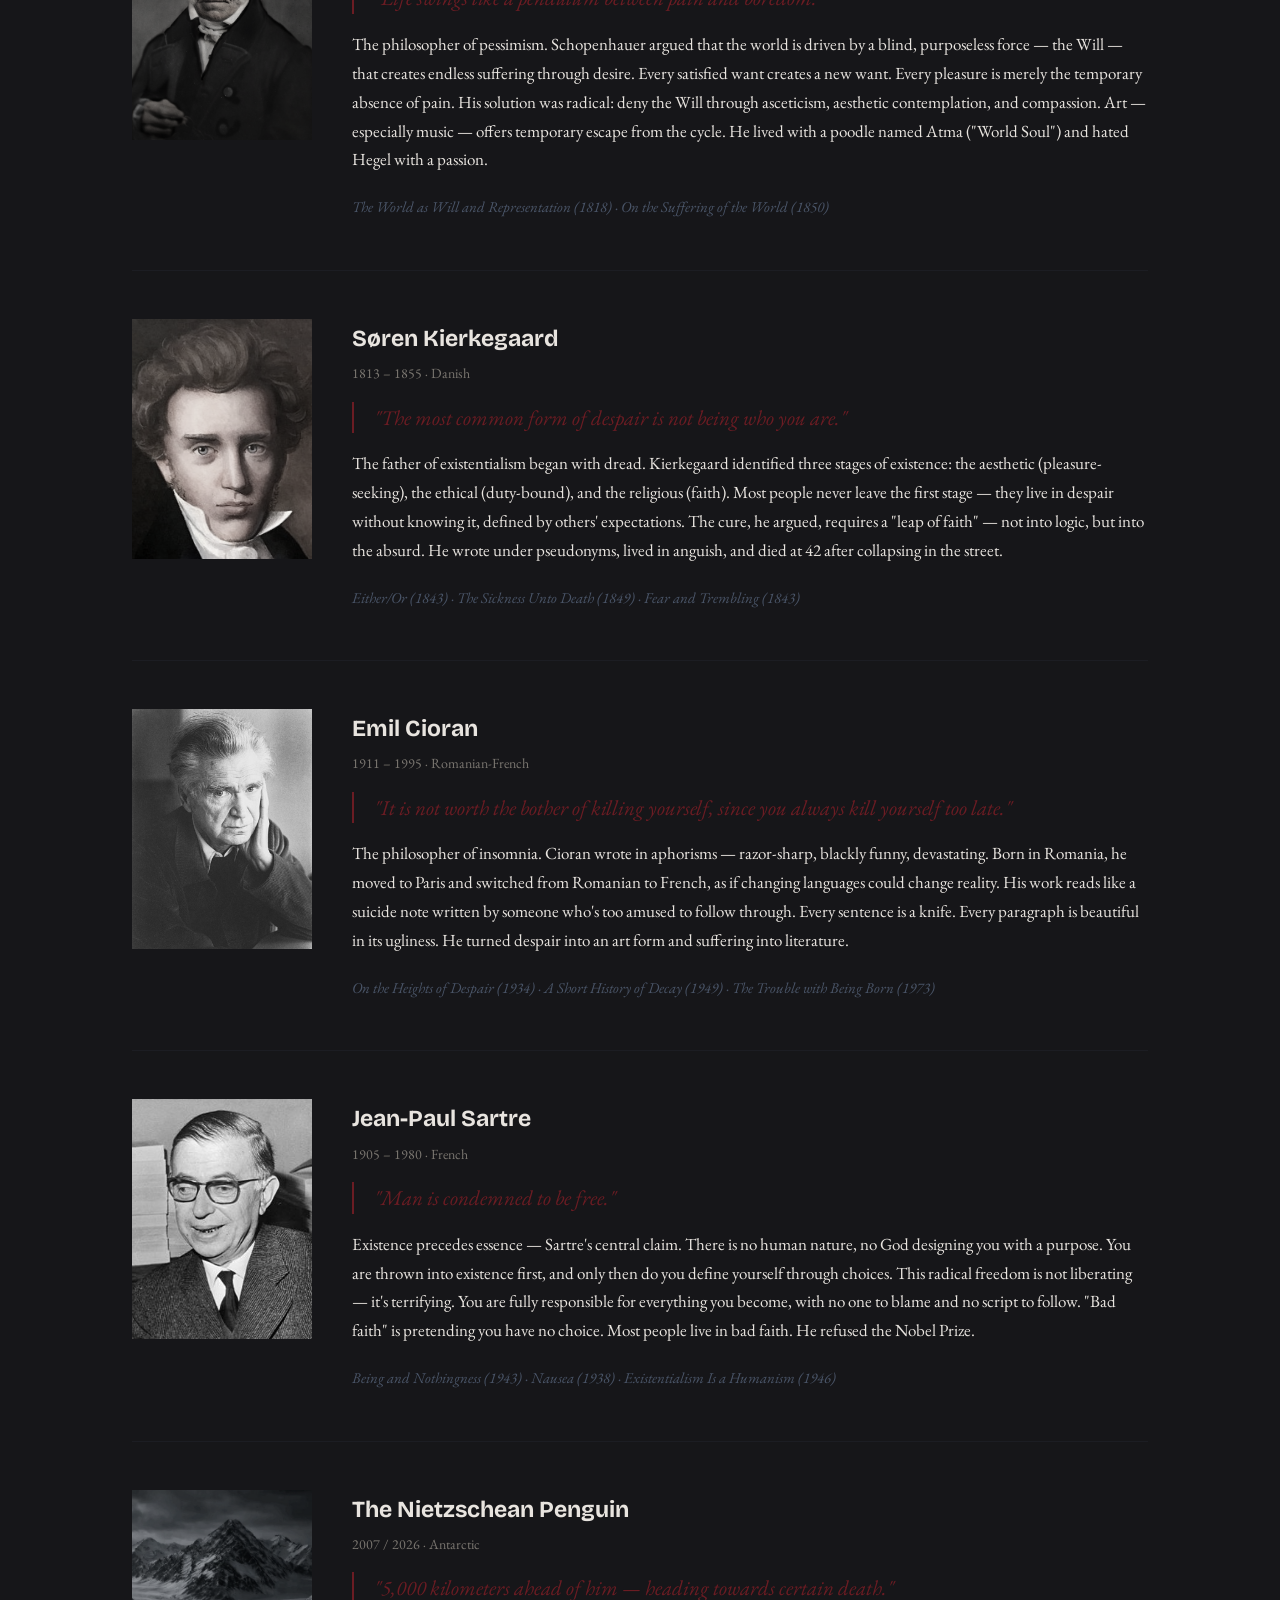
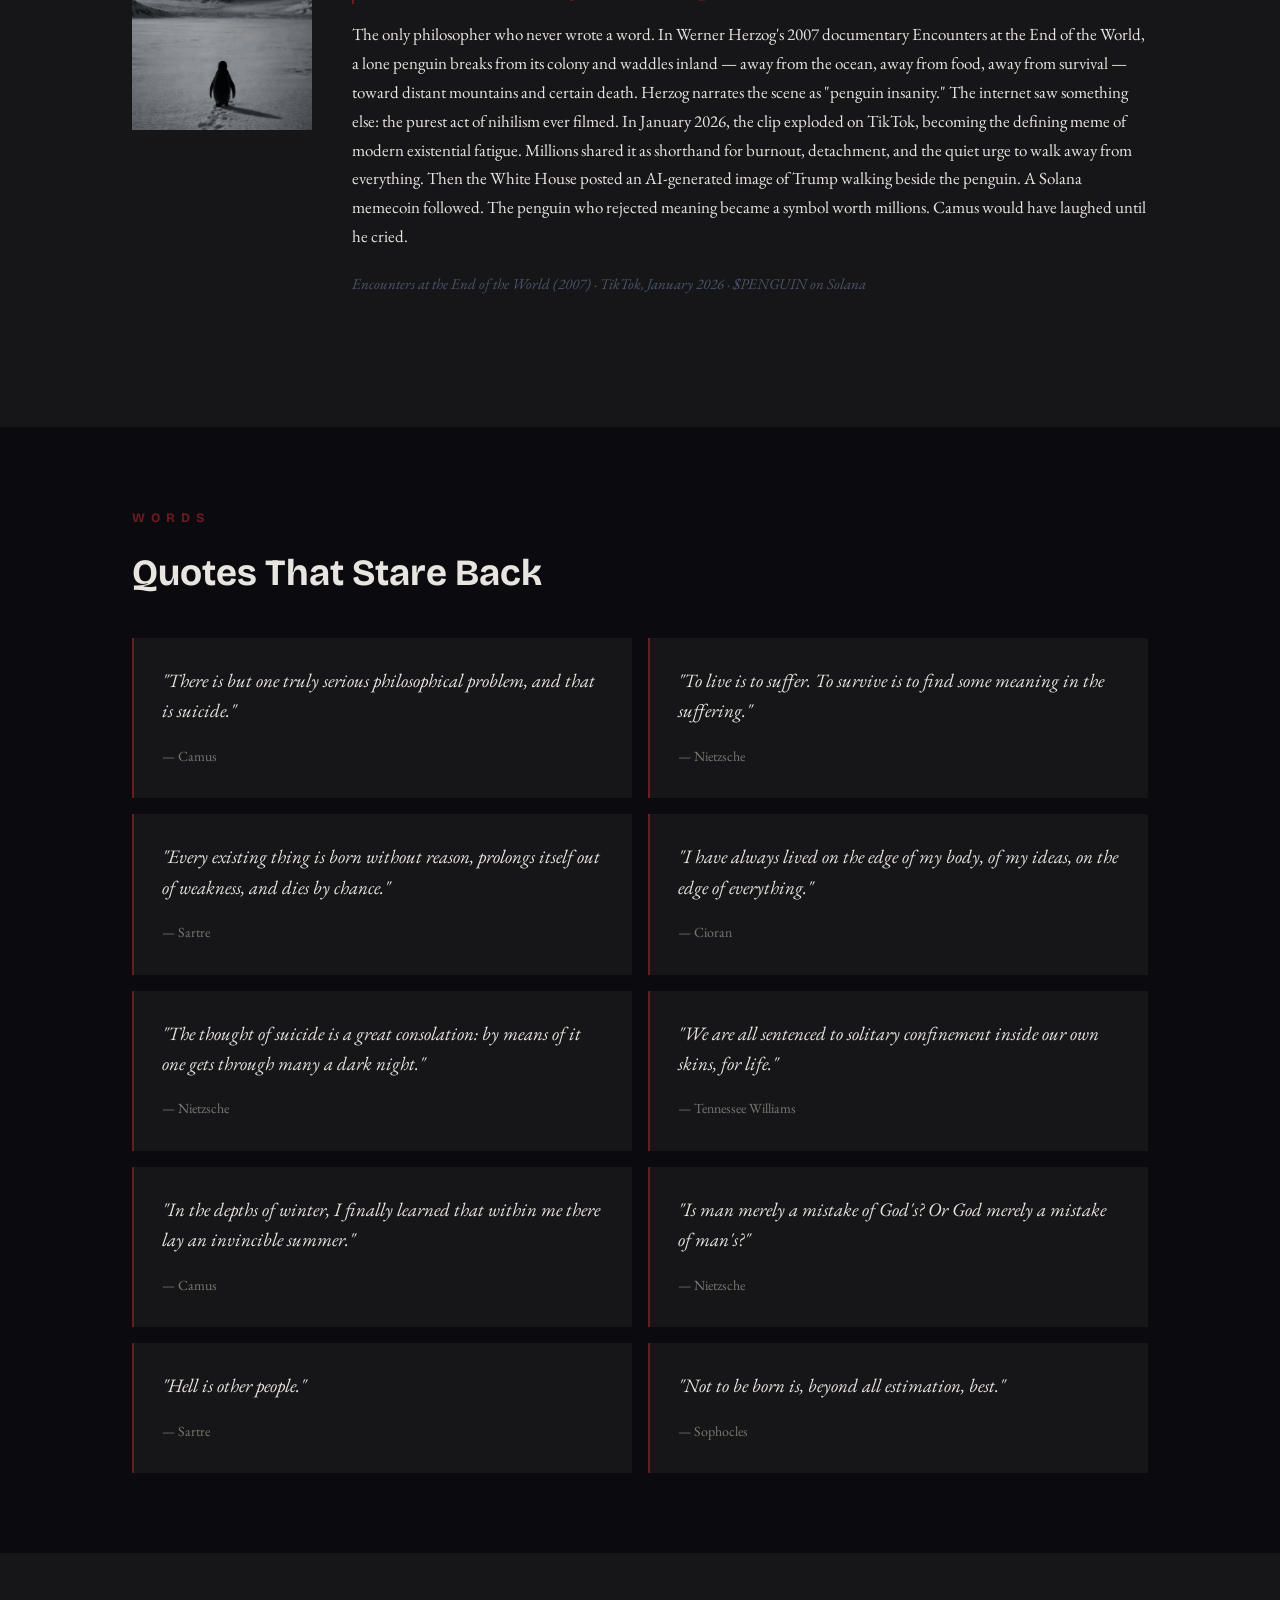
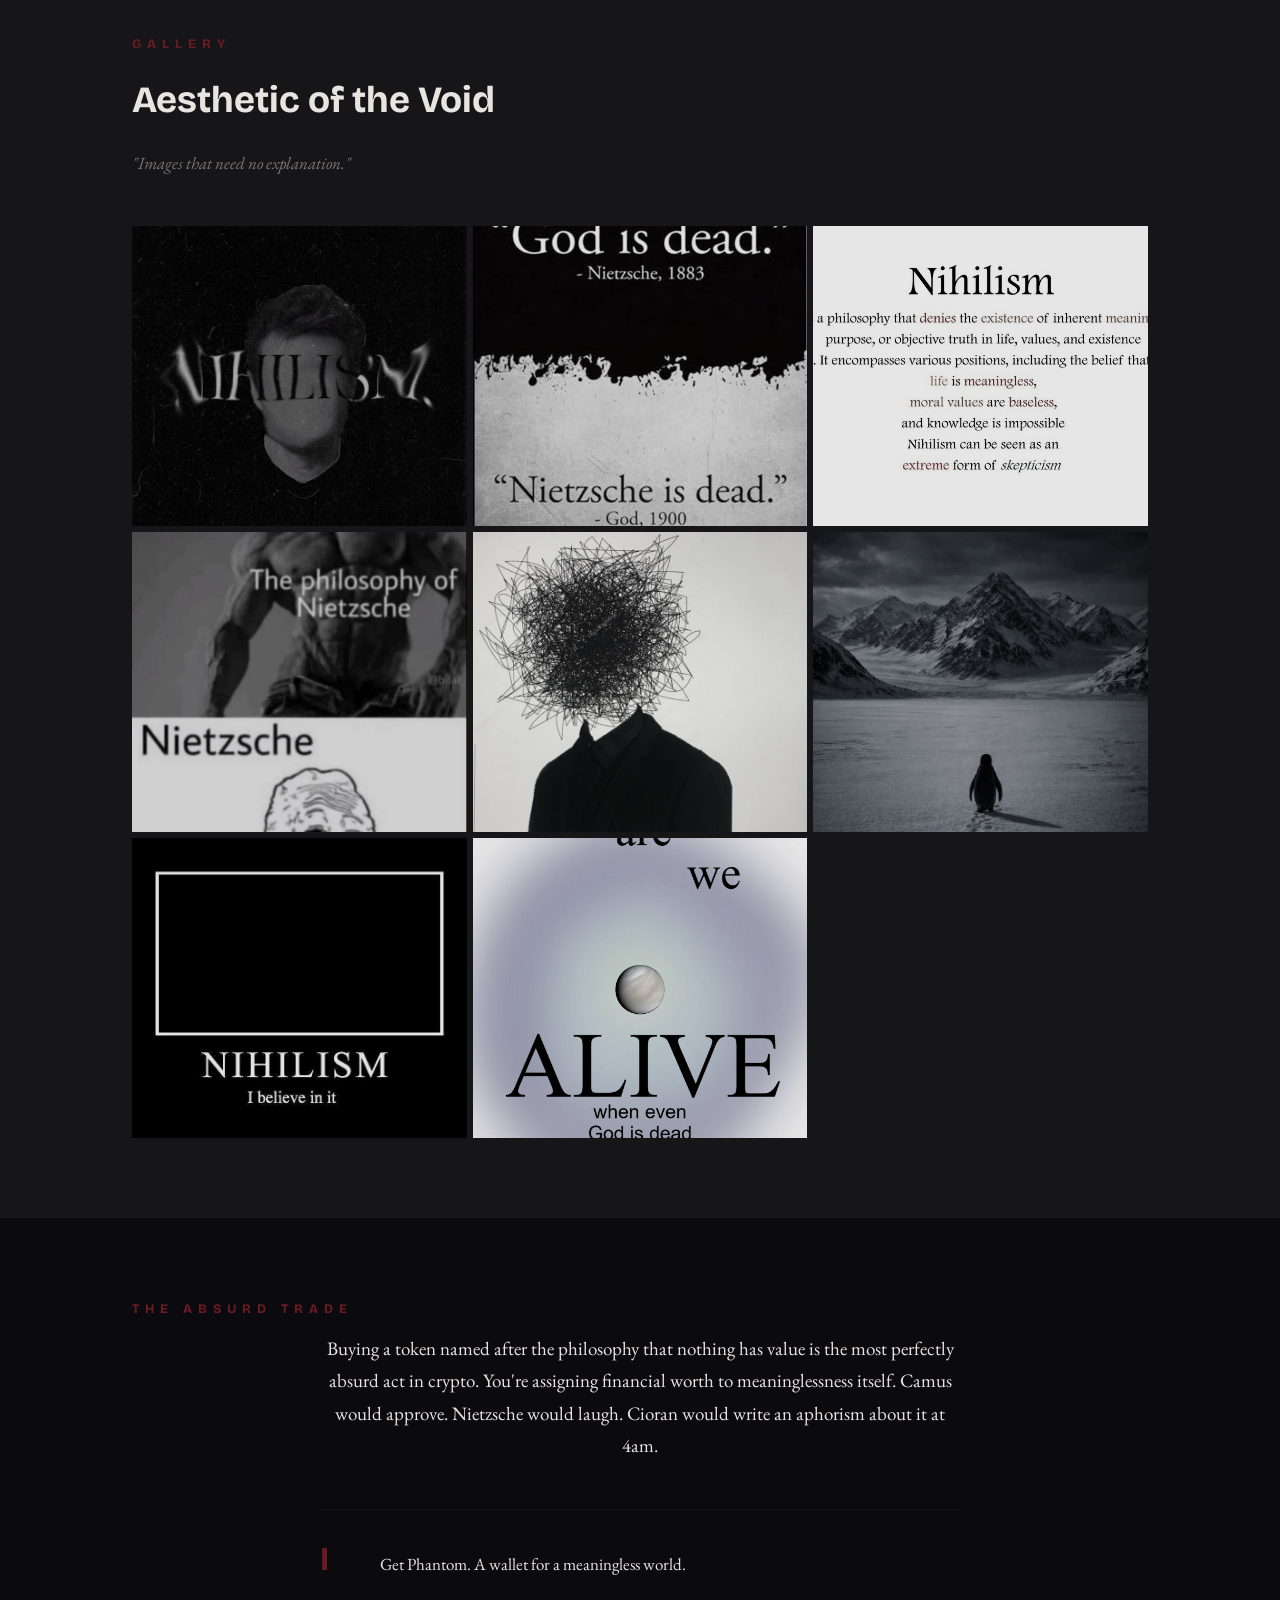
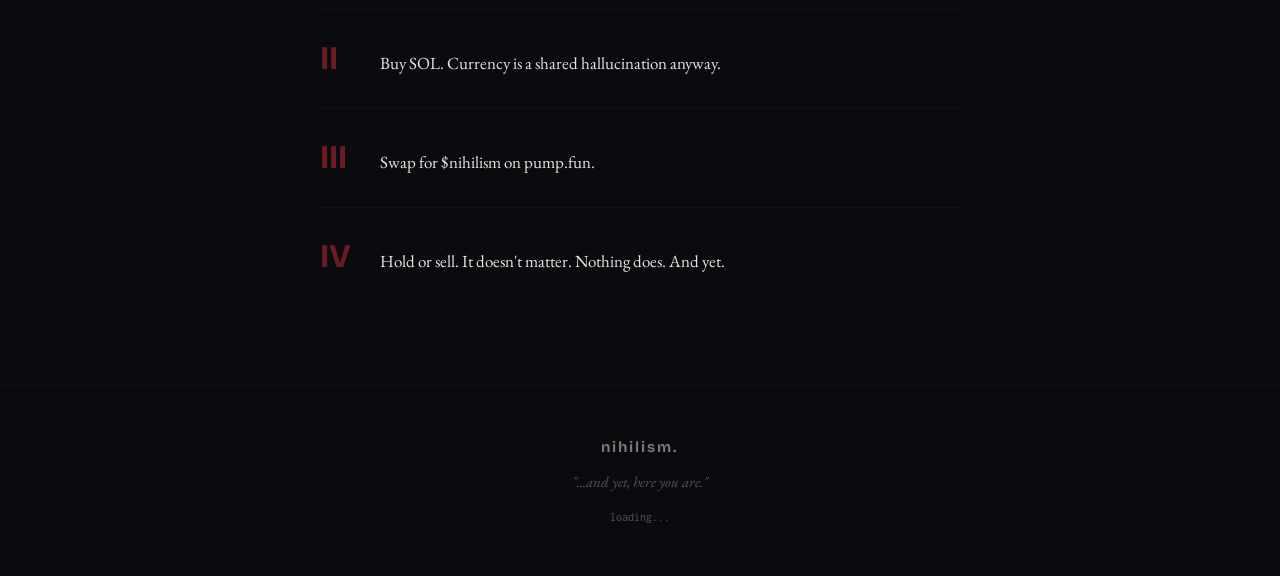
==== commit ed9d0413: "Move ticker inside hero (bottom), make it thicker Co-Authored-By: Claude Opus 4.6 (1M context) <nore" ====
--- a/index.html
+++ b/index.html
@@ -69,10 +69,8 @@
             </div>
         </div>
 
-    </section>
-
-    <!-- TICKER -->
-    <div class="ticker">
+        <!-- TICKER -->
+        <div class="ticker">
         <div class="ticker__track">
             <span class="ticker__item">NOTHING MATTERS</span>
             <span class="ticker__sep">·</span>
@@ -135,7 +133,8 @@
             <span class="ticker__item">THE VOID DOES NOT CARE</span>
             <span class="ticker__sep">·</span>
         </div>
-    </div>
+        </div>
+    </section>
 
     <!-- II — PHILOSOPHY -->
     <section class="section section--obsidian" id="philosophy">
--- a/style.css
+++ b/style.css
@@ -281,10 +281,14 @@
 
 /* ===== TICKER ===== */
 .ticker {
-    width: 100%;
+    position: absolute;
+    bottom: 0;
+    left: 0;
+    right: 0;
+    z-index: 3;
     overflow: hidden;
     background: var(--blood);
-    padding: 10px 0;
+    padding: 16px 0;
     white-space: nowrap;
 }
 
@@ -296,15 +300,15 @@
 .ticker__item {
     font-family: var(--font-display);
     font-weight: 700;
-    font-size: 13px;
+    font-size: 15px;
     color: var(--marble);
     letter-spacing: 3px;
 }
 
 .ticker__sep {
-    font-size: 13px;
+    font-size: 15px;
     color: rgba(232, 228, 223, 0.4);
-    margin: 0 24px;
+    margin: 0 28px;
 }
 
 @keyframes ticker-scroll {
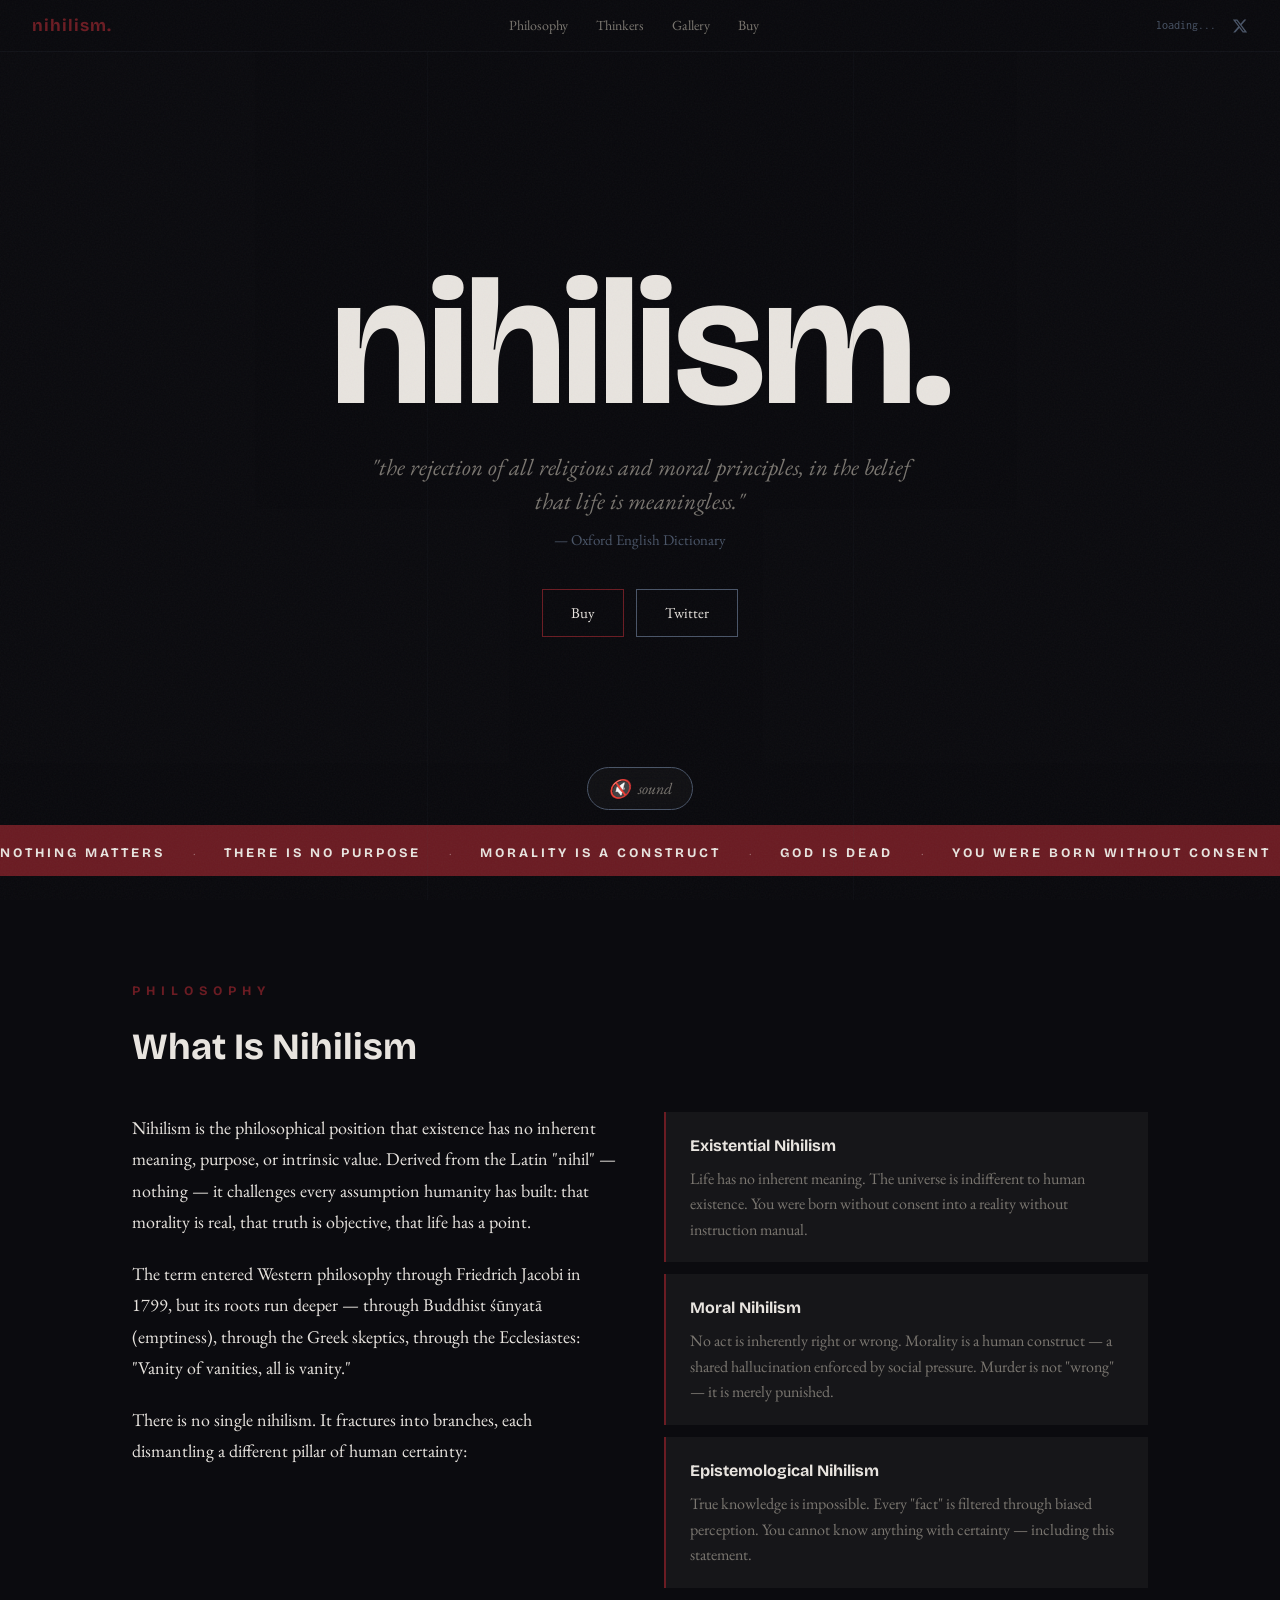
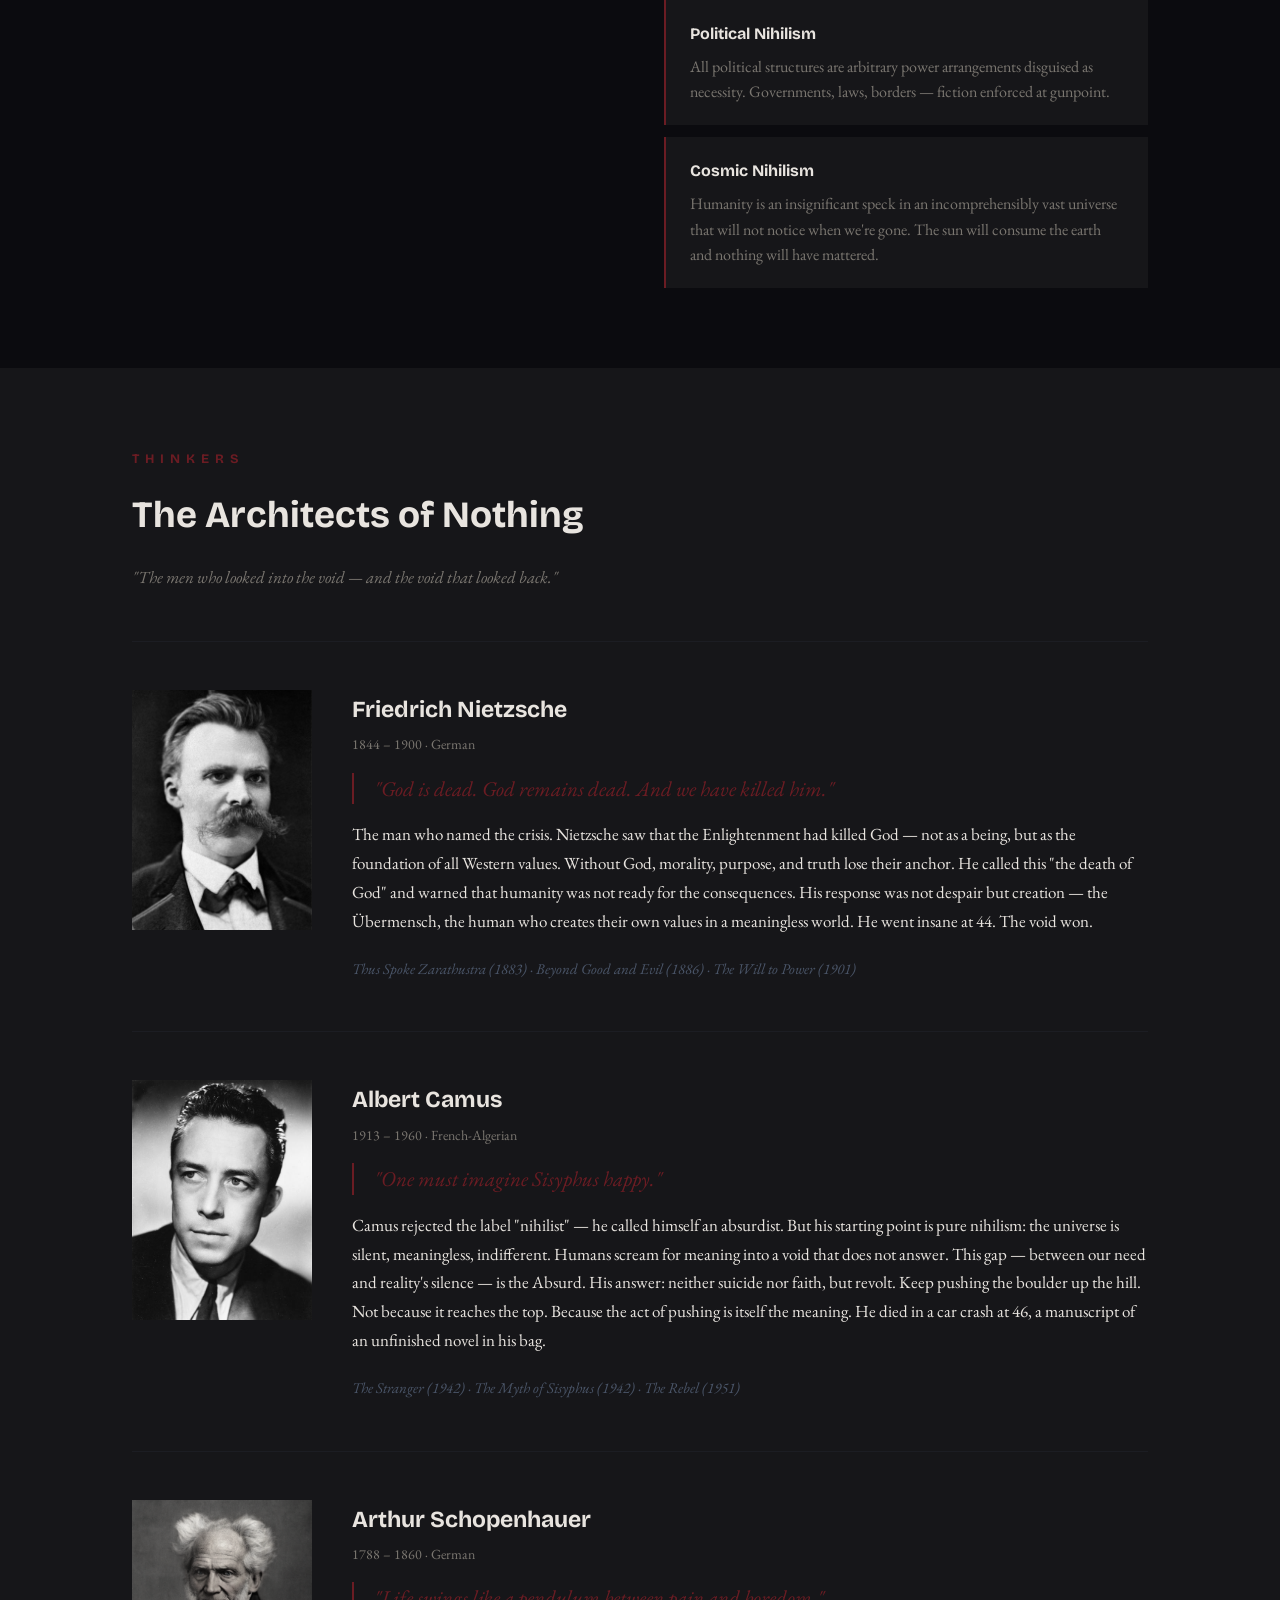
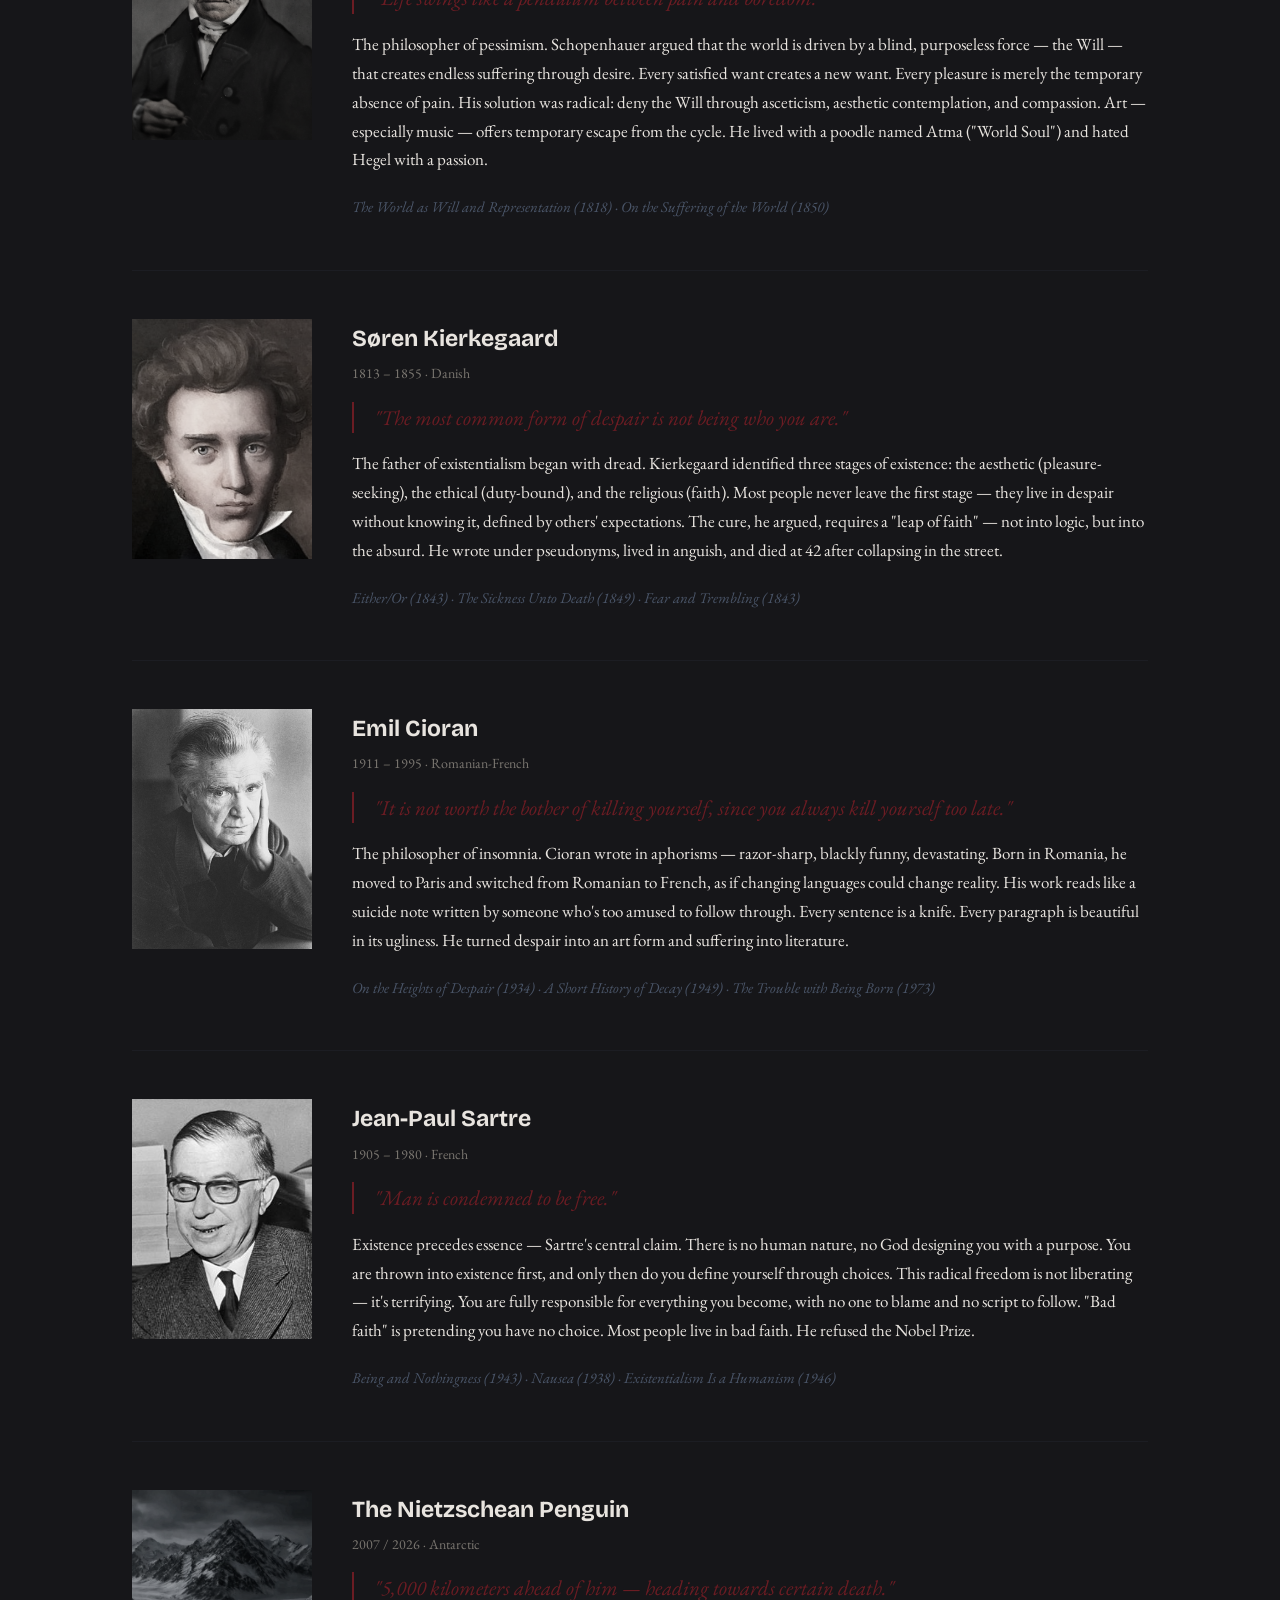
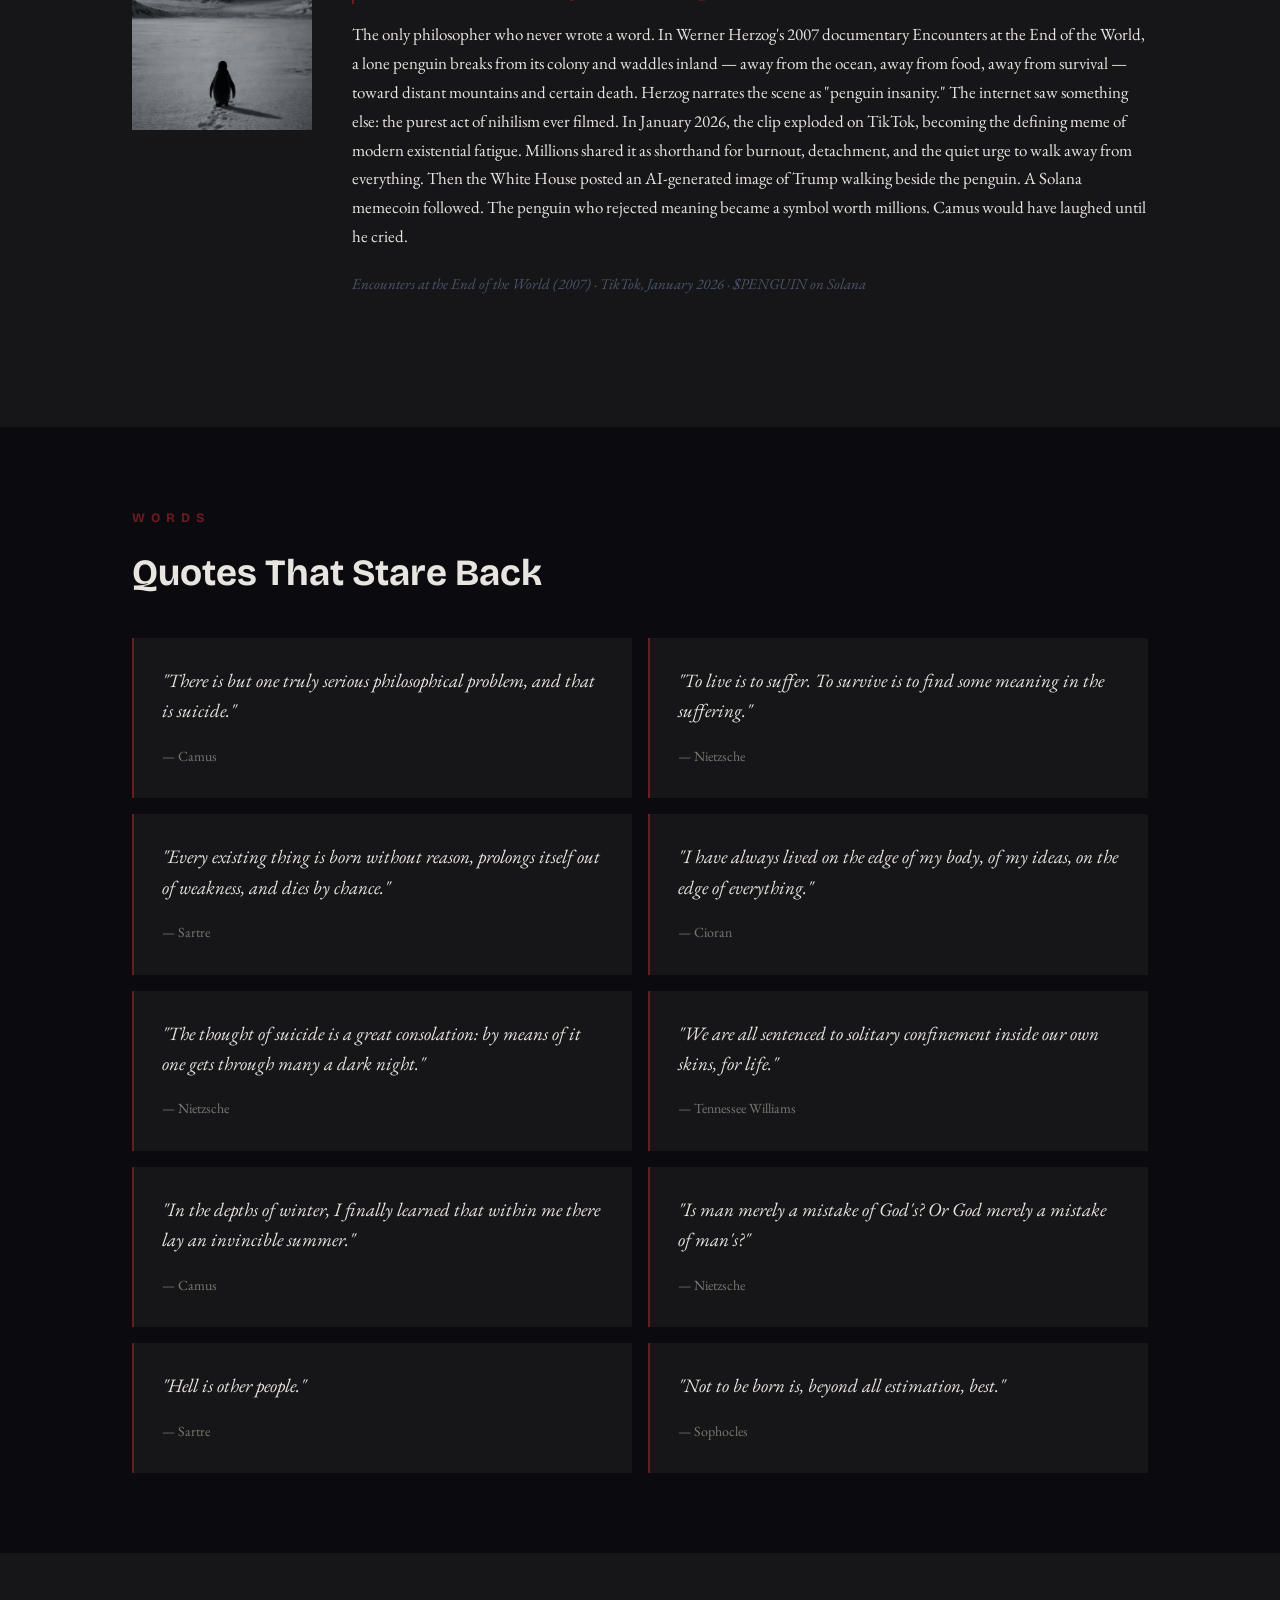
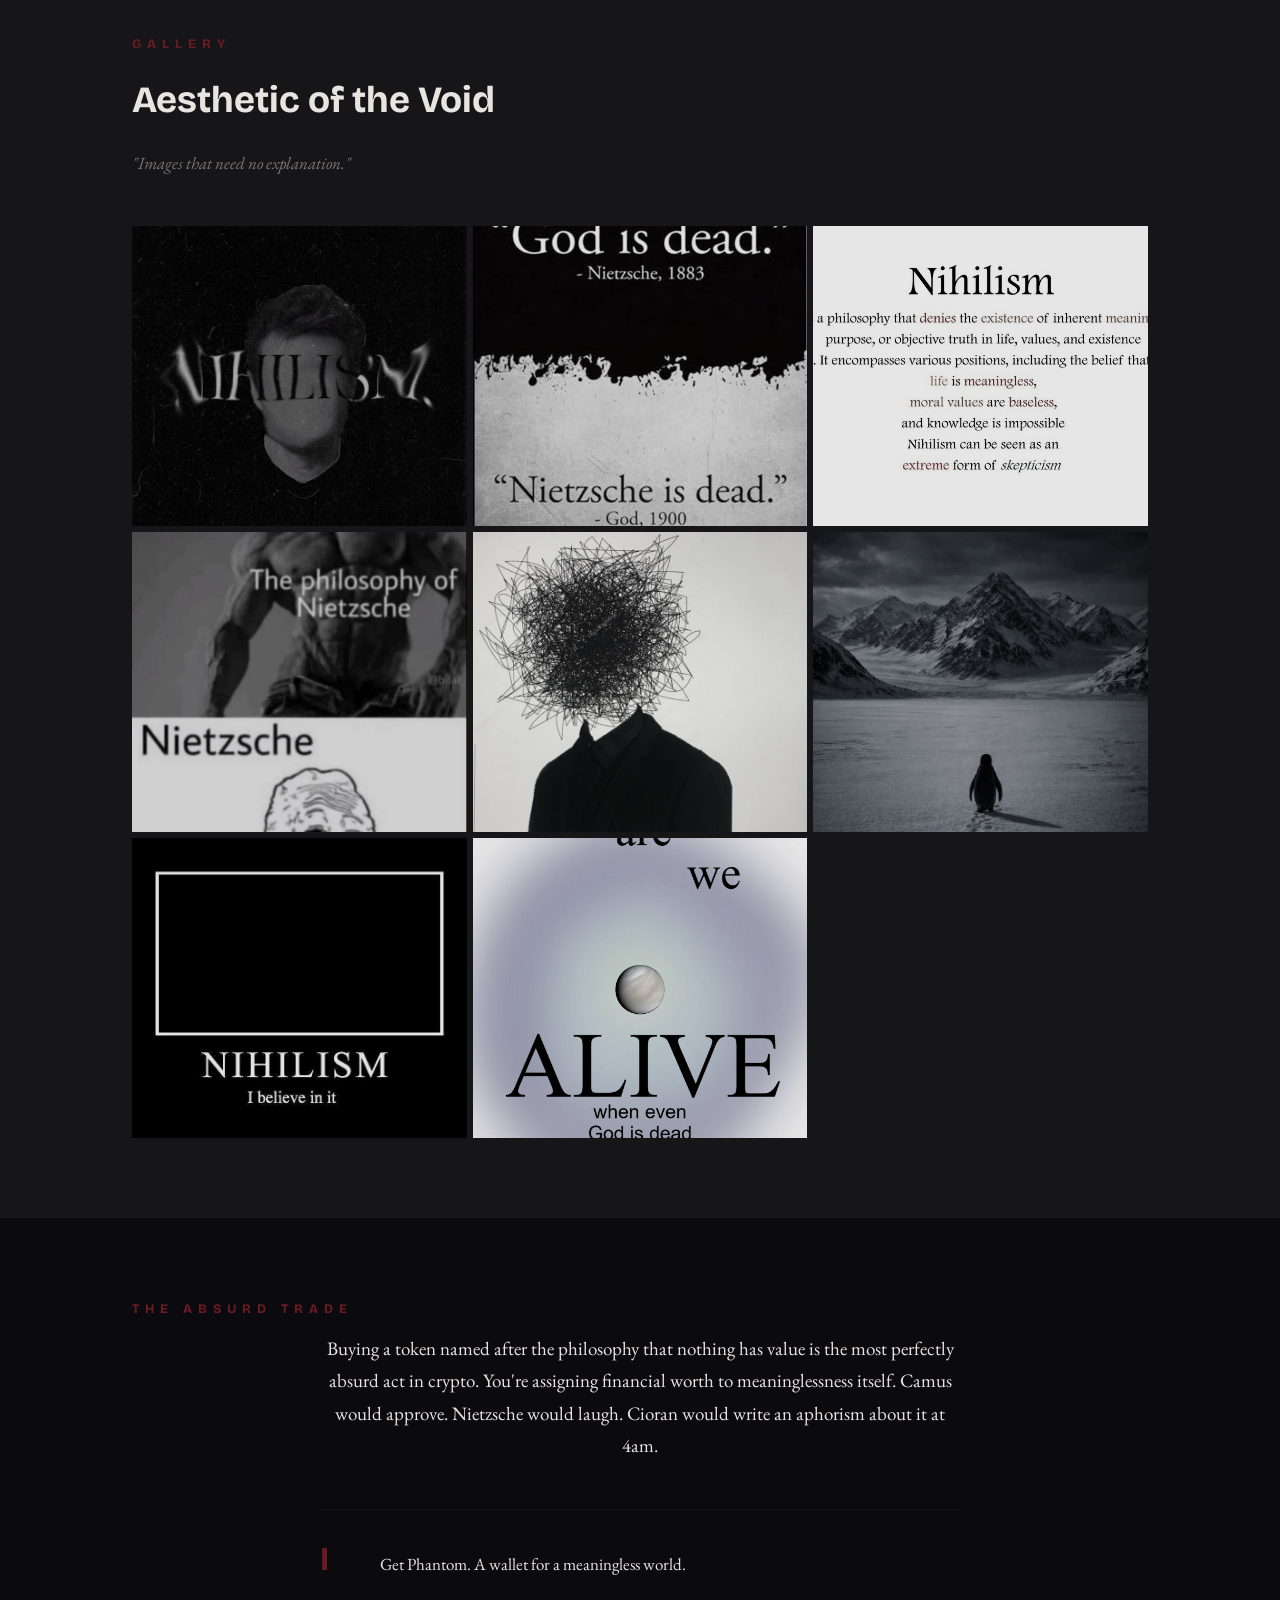
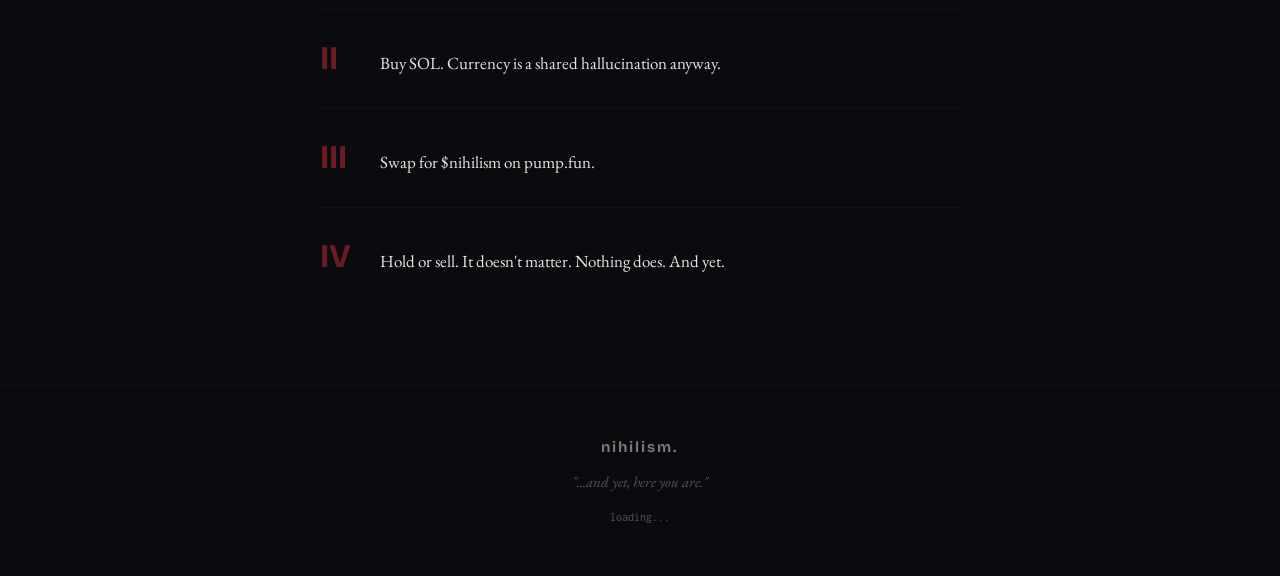
==== commit 1cae5b3a: "Add favicon.png, raise sound button above ticker Co-Authored-By: Claude Opus 4.6 (1M context) <norep" ====
--- a/index.html
+++ b/index.html
@@ -5,7 +5,7 @@
     <meta name="viewport" content="width=device-width, initial-scale=1.0">
     <title>nihilism.</title>
     <meta name="description" content="The rejection of all religious and moral principles, in the belief that life is meaningless.">
-    <link rel="icon" href="/favicon.ico">
+    <link rel="icon" type="image/png" href="/static/favicon.png">
     <link rel="preconnect" href="https://fonts.googleapis.com">
     <link rel="preconnect" href="https://fonts.gstatic.com" crossorigin>
     <link href="https://fonts.googleapis.com/css2?family=Bricolage+Grotesque:wght@400;700&family=EB+Garamond:ital,wght@0,400;0,600;1,400&family=Inconsolata:wght@400&display=swap" rel="stylesheet">
--- a/style.css
+++ b/style.css
@@ -257,8 +257,9 @@
 /* ===== SOUND BUTTON ===== */
 .sound-btn {
     position: absolute;
-    bottom: 32px;
-    left: 32px;
+    bottom: 90px;
+    left: 50%;
+    transform: translateX(-50%);
     z-index: 2;
     display: flex;
     align-items: center;
@@ -273,7 +274,7 @@
     color: var(--ash);
     font-family: var(--font-body);
     font-style: italic;
-    font-size: 15px;
+    font-size: 16px;
     transition: border-color 0.3s;
 }
 .sound-btn:hover { border-color: var(--marble); }
@@ -282,13 +283,13 @@
 /* ===== TICKER ===== */
 .ticker {
     position: absolute;
-    bottom: 0;
+    bottom: 24px;
     left: 0;
     right: 0;
     z-index: 3;
     overflow: hidden;
     background: var(--blood);
-    padding: 16px 0;
+    padding: 10px 0;
     white-space: nowrap;
 }
 
@@ -300,15 +301,15 @@
 .ticker__item {
     font-family: var(--font-display);
     font-weight: 700;
-    font-size: 15px;
+    font-size: 13px;
     color: var(--marble);
     letter-spacing: 3px;
 }
 
 .ticker__sep {
-    font-size: 15px;
+    font-size: 13px;
     color: rgba(232, 228, 223, 0.4);
-    margin: 0 28px;
+    margin: 0 24px;
 }
 
 @keyframes ticker-scroll {
